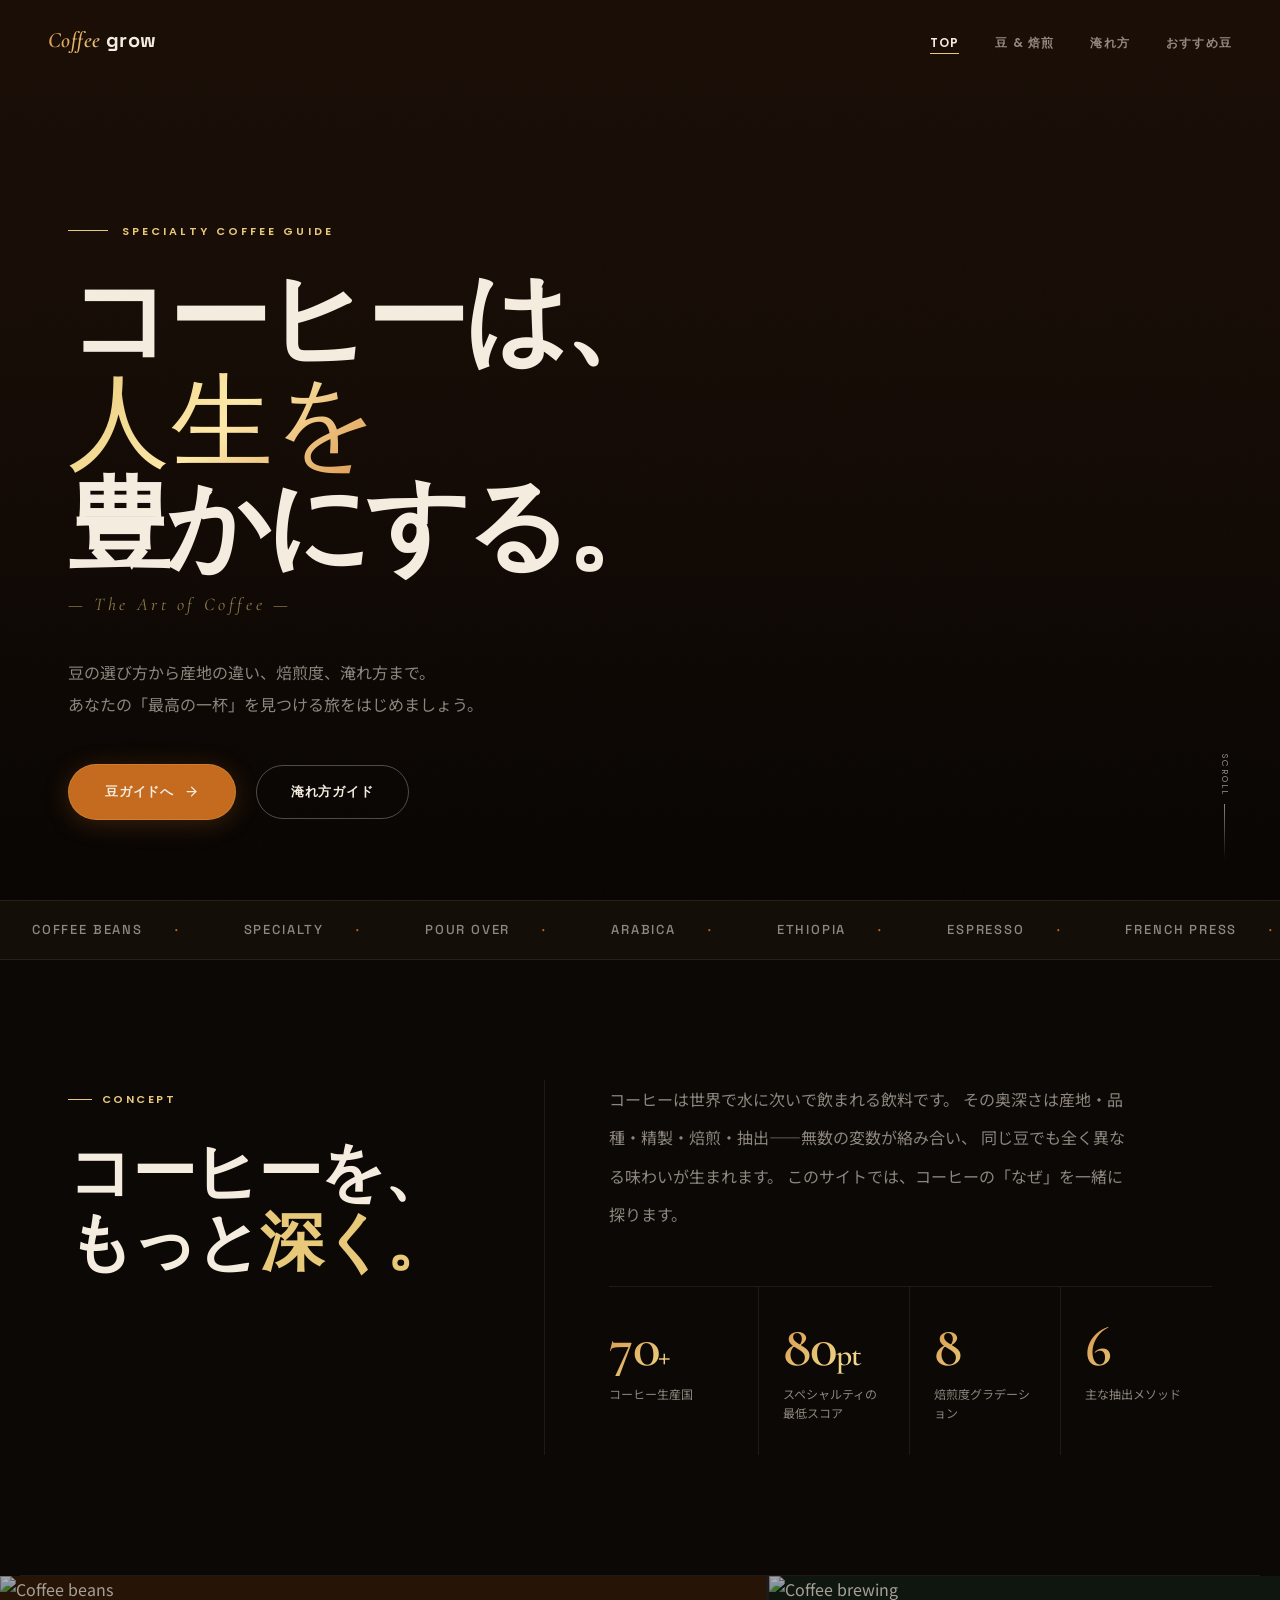
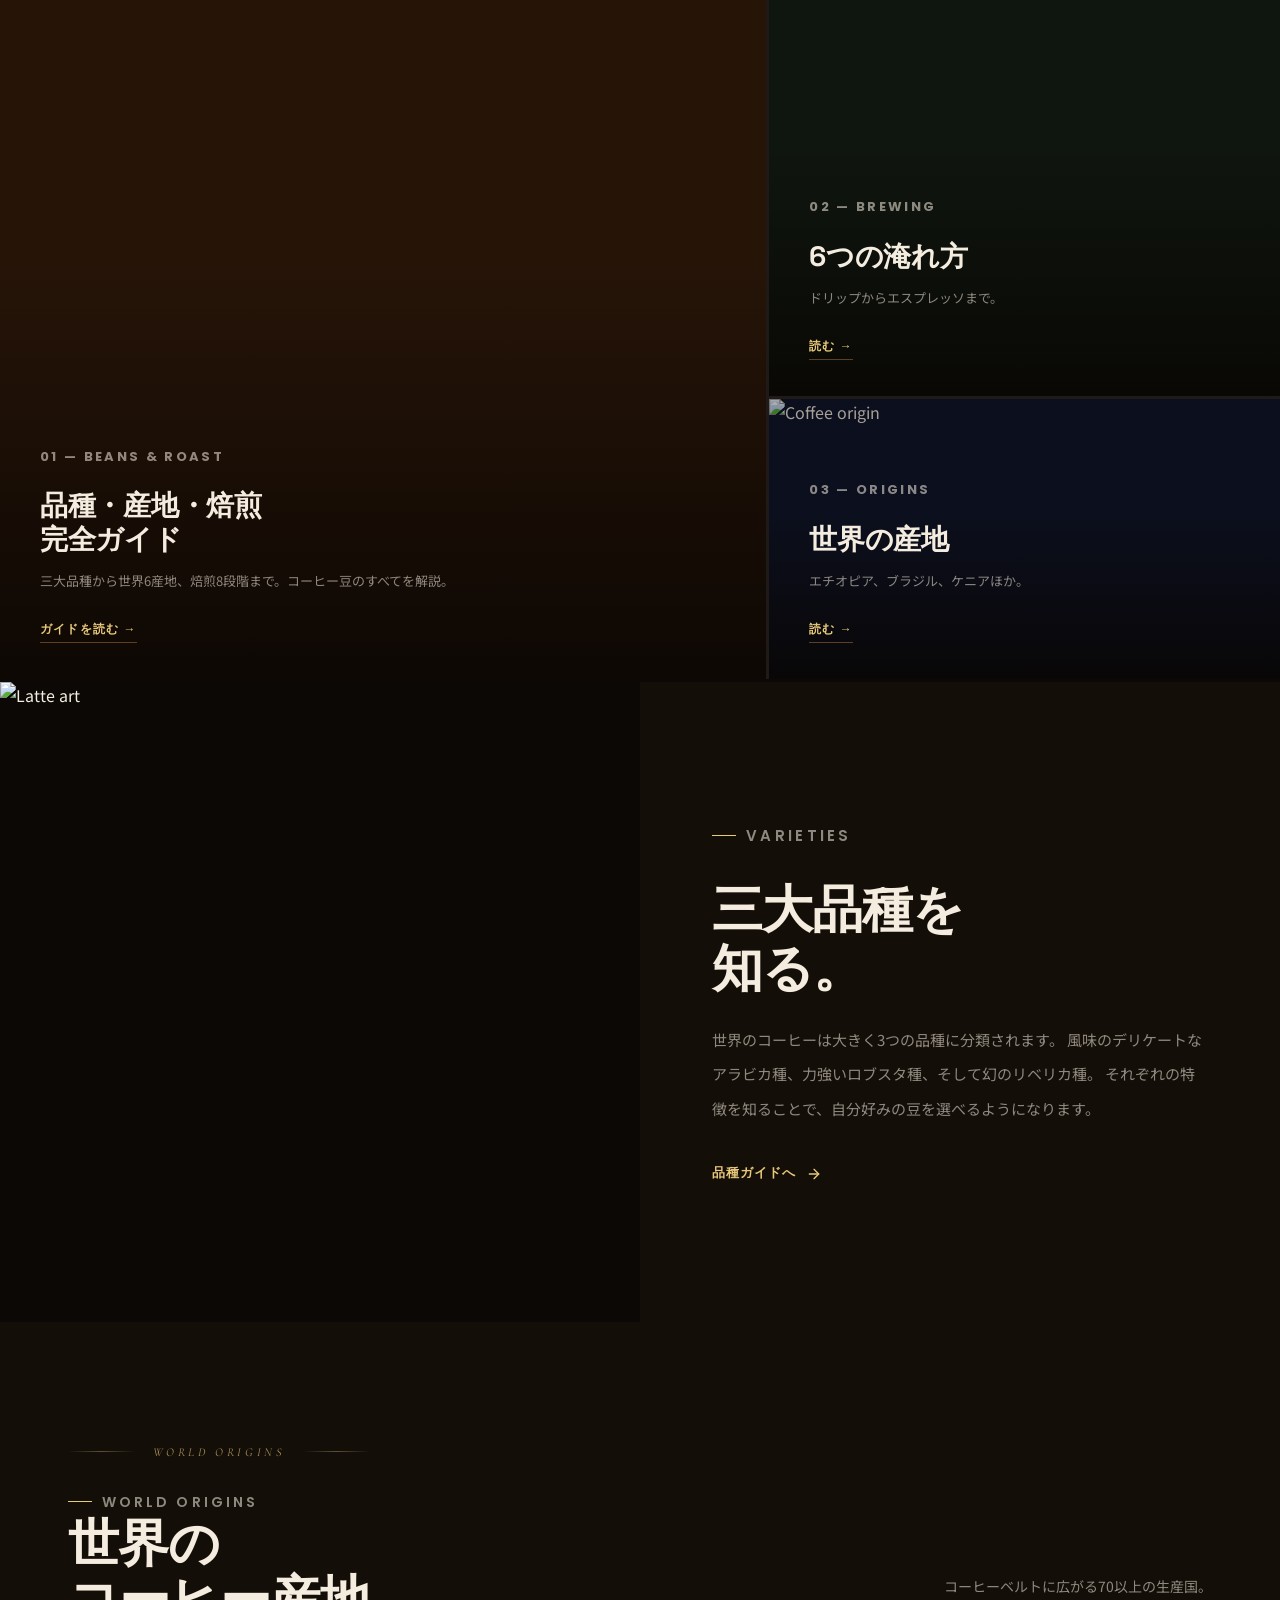
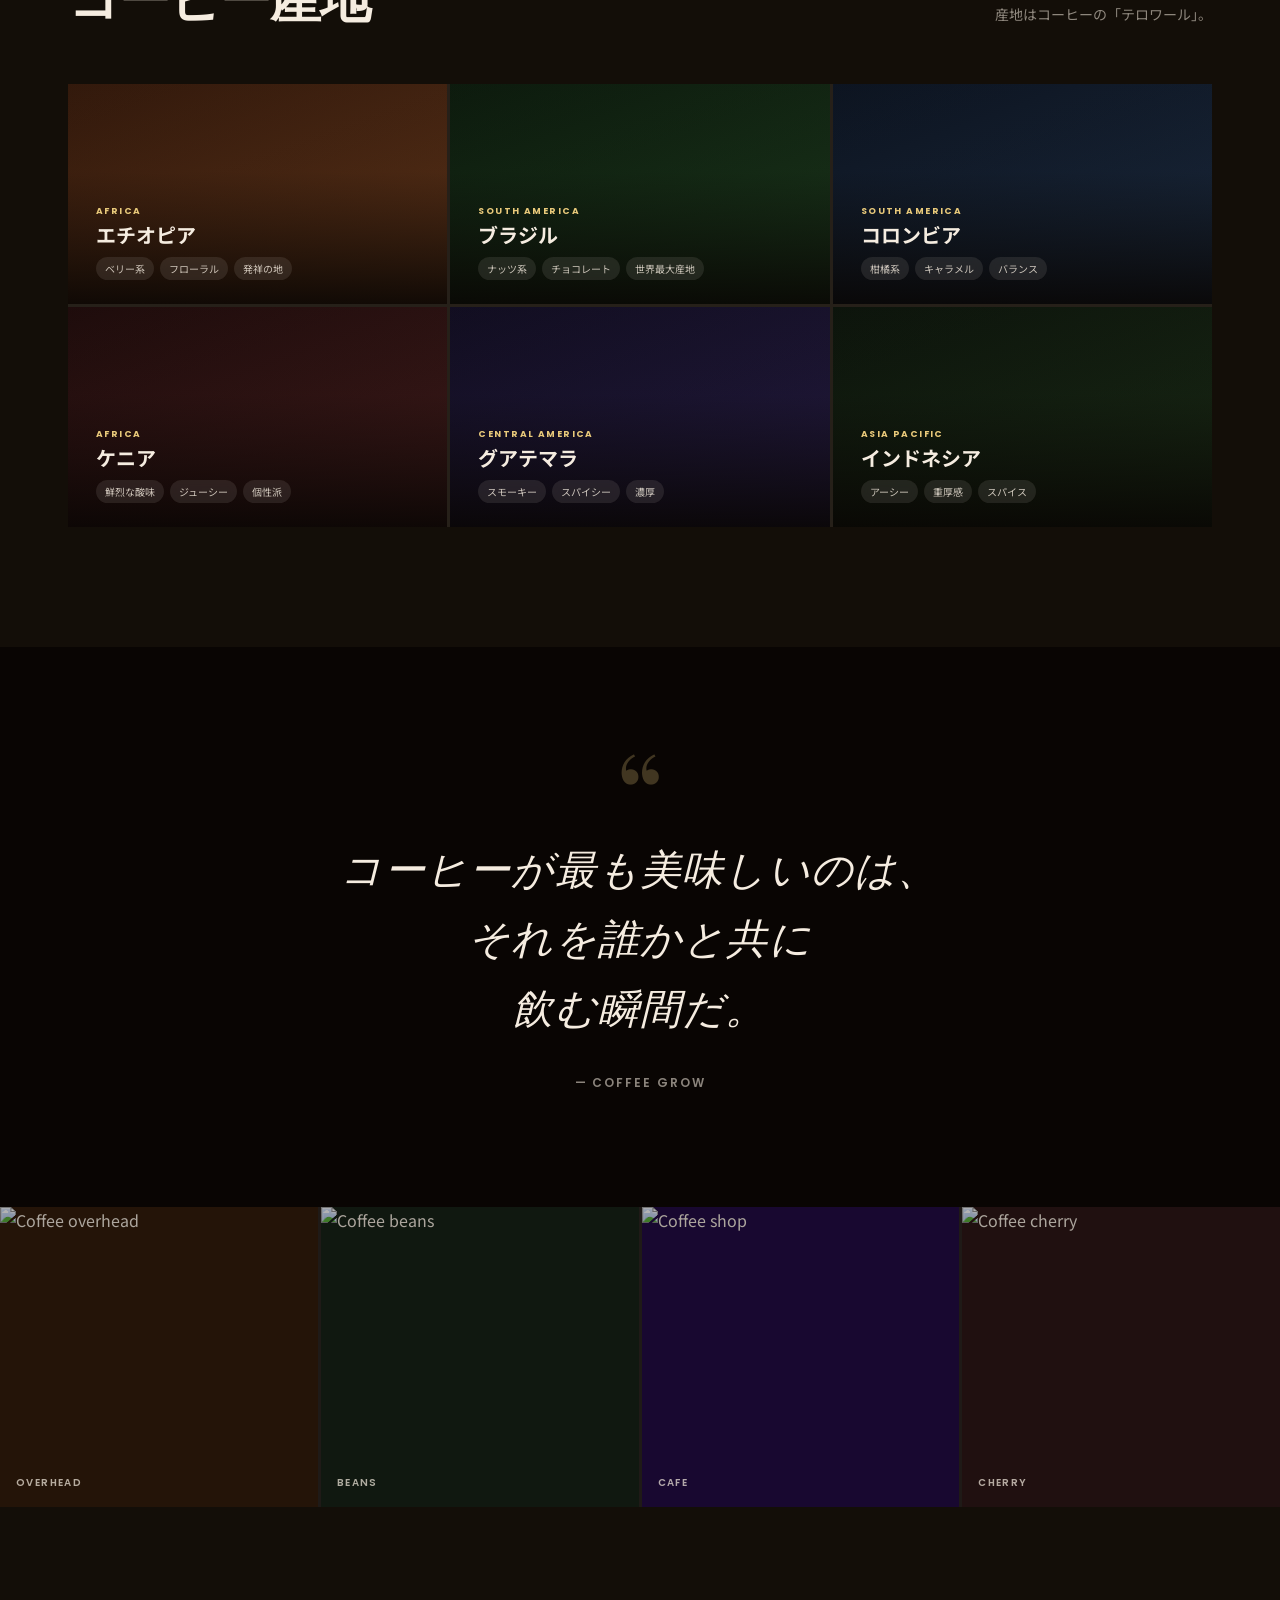
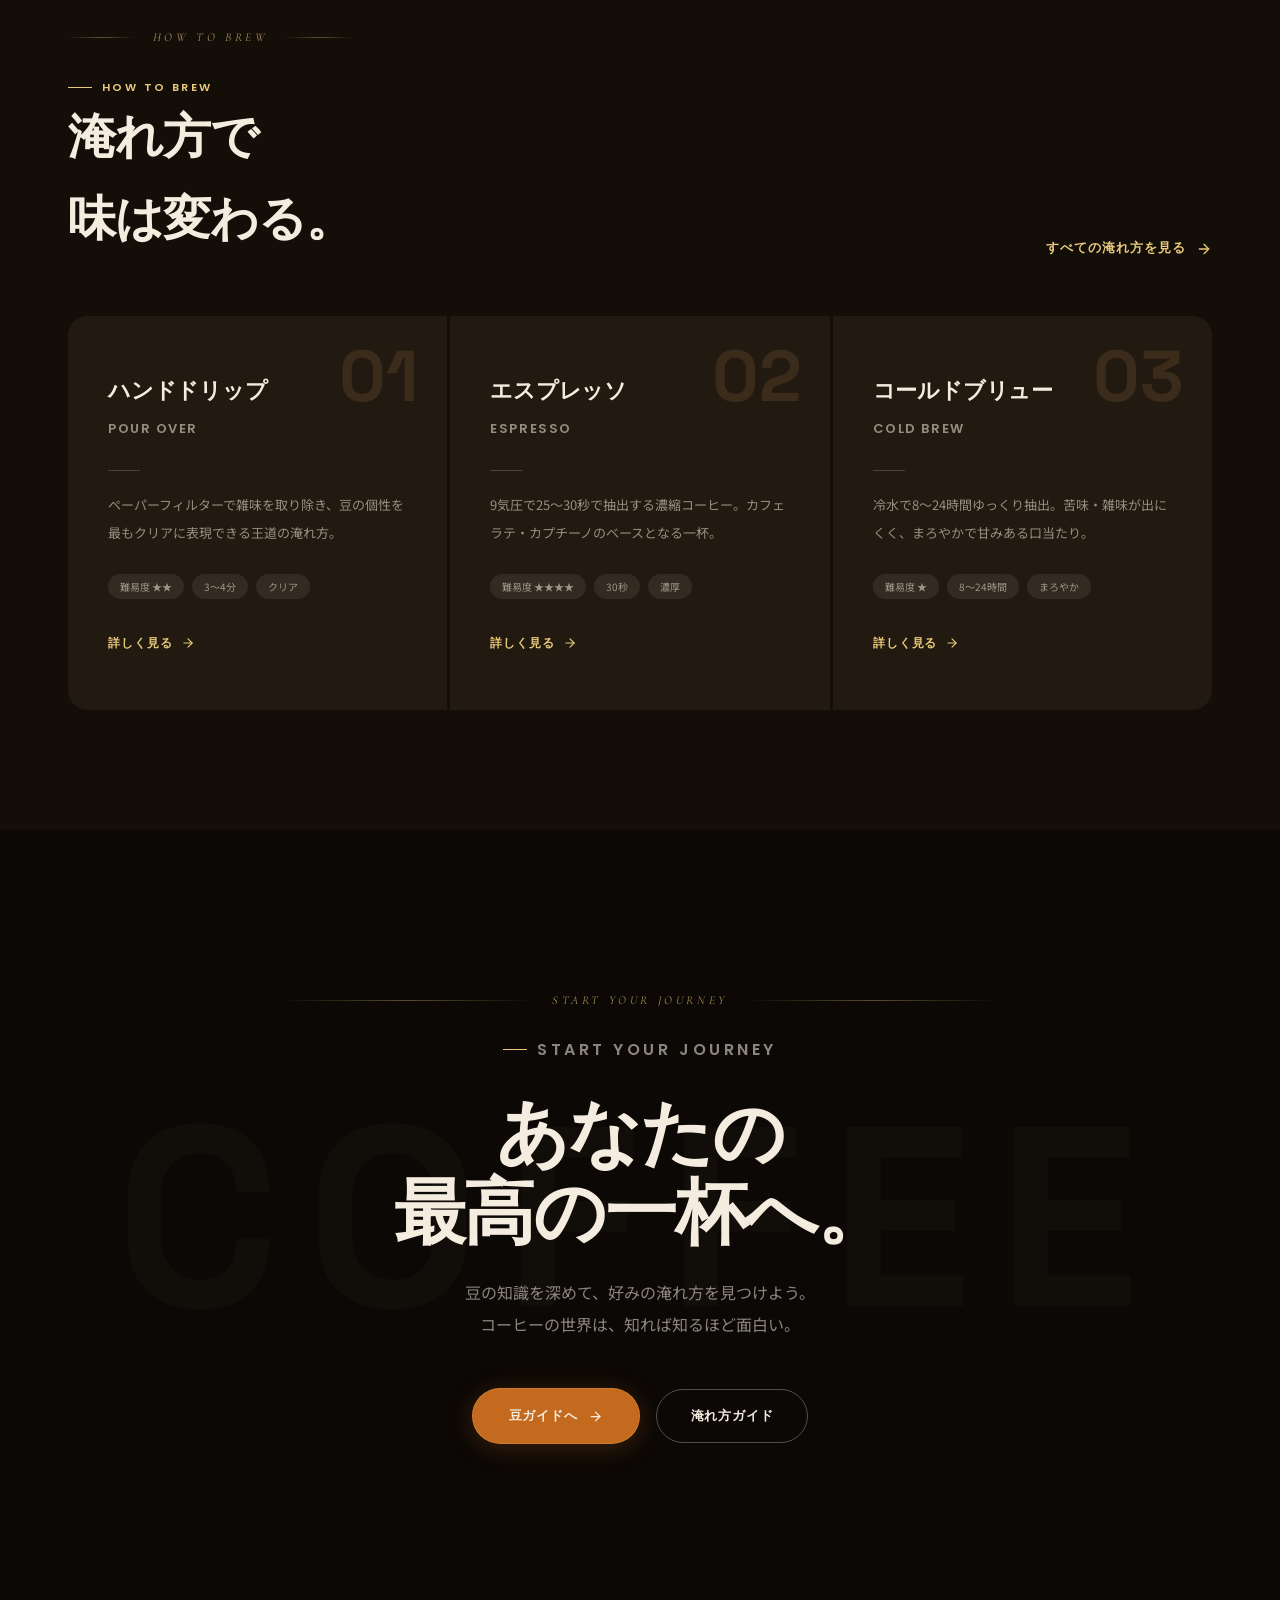
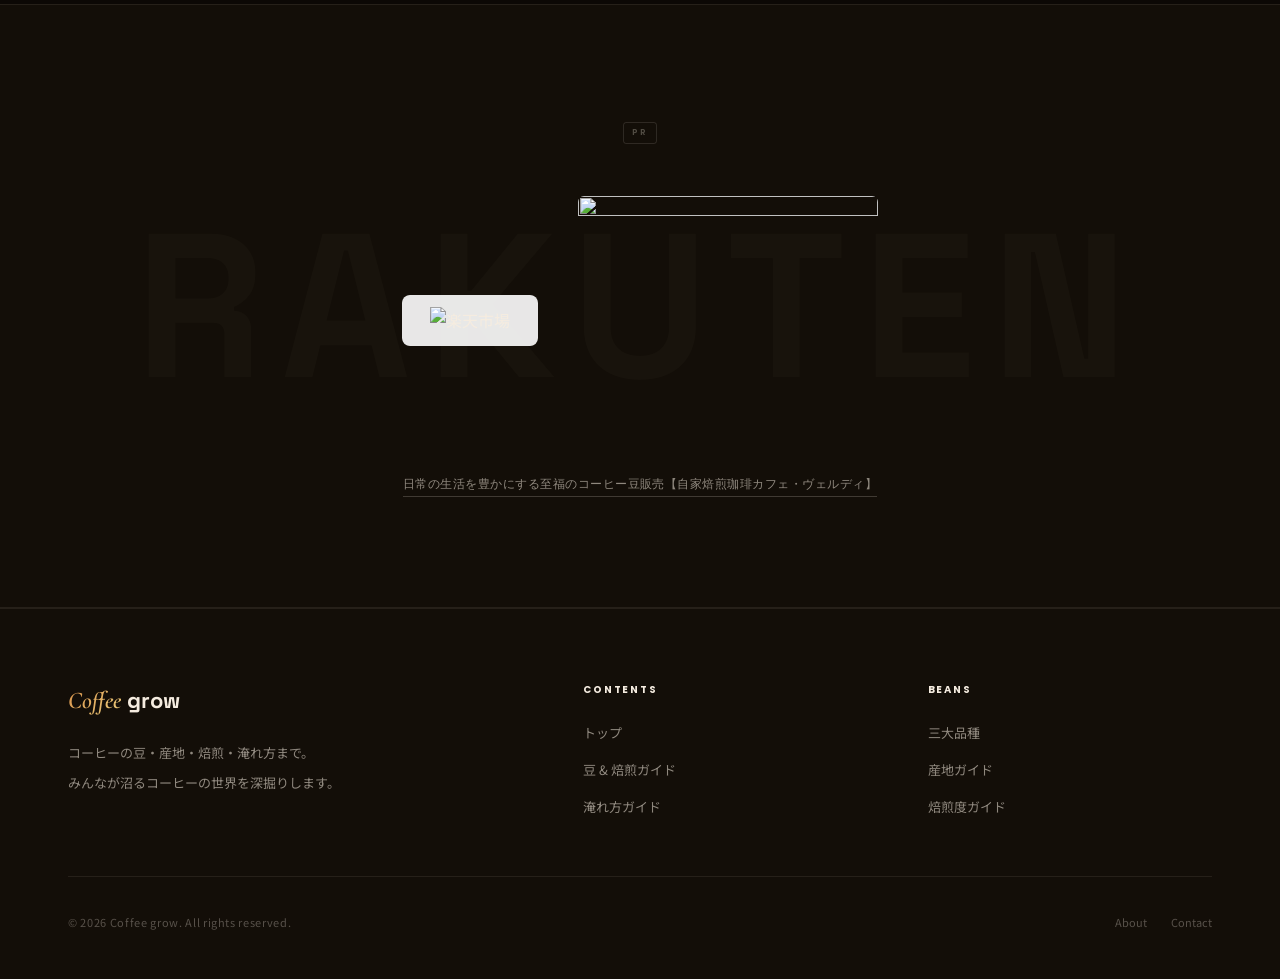
==== index.html @ 035276cd "feat: A8アフィリエイトリンクのデザイン刷新・ロゴ統一・レイアウト修正 - recommend-beans.html: カード01-05をA8商品ウィジェット(3カラムグリッド)に置き換え - " ====
﻿<!DOCTYPE html>
<html lang="ja">
<head>
    <meta charset="UTF-8">
    <meta name="viewport" content="width=device-width, initial-scale=1.0">
    <title>Coffee grow | コーヒー豆・産地・焙煎・淹れ方の完全ガイド</title>
    <meta name="description" content="アラビカ種など三大品種の特徴、エチオピア・ブラジルなど世界6産地、焙煎8段階、ハンドドリップからエスプレッソまで6種の淹れ方を徹底解説。スペシャルティコーヒーの世界へ。">
    <meta name="keywords" content="コーヒー,コーヒー豆,アラビカ,焙煎,ハンドドリップ,エスプレッソ,スペシャルティコーヒー,産地,淹れ方">
    <meta name="author" content="Coffee grow">
    <meta name="robots" content="index, follow">
    <meta name="theme-color" content="#0c0805">
    <link rel="canonical" href="https://happylife-prog.github.io/Coffeegrow/">
    <!-- Open Graph -->
    <meta property="og:type" content="website">
    <meta property="og:site_name" content="Coffee grow">
    <meta property="og:title" content="Coffee grow | コーヒー豆・産地・焙煎・淹れ方の完全ガイド">
    <meta property="og:description" content="アラビカ種など三大品種・世界6産地・焙煎8段階・6種の淹れ方を徹底解説。スペシャルティコーヒーの世界へ。">
    <meta property="og:url" content="https://happylife-prog.github.io/Coffeegrow/">
    <meta property="og:image" content="https://images.unsplash.com/photo-1501339847302-ac426a4a7cbb?auto=format&fit=crop&w=1200&q=80">
    <meta property="og:locale" content="ja_JP">
    <!-- Twitter Card -->
    <meta name="twitter:card" content="summary_large_image">
    <meta name="twitter:title" content="Coffee grow | コーヒー豆・産地・焙煎・淹れ方の完全ガイド">
    <meta name="twitter:description" content="アラビカ種など三大品種・世界6産地・焙煎8段階・6種の淹れ方を徹底解説。スペシャルティコーヒーの世界へ。">
    <meta name="twitter:image" content="https://images.unsplash.com/photo-1501339847302-ac426a4a7cbb?auto=format&fit=crop&w=1200&q=80">
    <!-- JSON-LD -->
    <script type="application/ld+json">
    {
      "@context": "https://schema.org",
      "@graph": [
        {
          "@type": "WebSite",
          "@id": "https://happylife-prog.github.io/Coffeegrow/#website",
          "name": "Coffee grow",
          "description": "コーヒー豆・産地・焙煎・淹れ方の完全ガイド。スペシャルティコーヒーの世界を深掘りするメディア。",
          "url": "https://happylife-prog.github.io/Coffeegrow",
          "inLanguage": "ja"
        },
        {
          "@type": "Organization",
          "@id": "https://happylife-prog.github.io/Coffeegrow/#organization",
          "name": "Coffee grow",
          "url": "https://happylife-prog.github.io/Coffeegrow",
          "logo": {
            "@type": "ImageObject",
            "url": "https://happylife-prog.github.io/Coffeegrow/img/logo.png"
          }
        },
        {
          "@type": "WebPage",
          "@id": "https://happylife-prog.github.io/Coffeegrow/#webpage",
          "url": "https://happylife-prog.github.io/Coffeegrow/",
          "name": "Coffee grow | コーヒー豆・産地・焙煎・淹れ方の完全ガイド",
          "isPartOf": { "@id": "https://happylife-prog.github.io/Coffeegrow/#website" },
          "about": { "@id": "https://happylife-prog.github.io/Coffeegrow/#organization" },
          "description": "アラビカ種など三大品種・世界6産地・焙煎8段階・6種の淹れ方を徹底解説。",
          "inLanguage": "ja"
        }
      ]
    }
    </script>
    <link rel="preconnect" href="https://fonts.googleapis.com">
    <link rel="preconnect" href="https://fonts.gstatic.com" crossorigin>
    <link href="https://fonts.googleapis.com/css2?family=Space+Grotesk:wght@300;400;500;700&family=Noto+Sans+JP:wght@300;400;700&family=Poppins:wght@300;400;600;700&family=Playfair+Display:ital,wght@0,400;0,700;1,400;1,700&family=Cormorant+Garamond:ital,wght@0,300;0,400;0,600;1,300;1,400;1,600&display=swap" rel="stylesheet">

    <style>
    /* ══ RESET & TOKENS ══════════════════════════════ */
    *,*::before,*::after{box-sizing:border-box;margin:0;padding:0;}
    :root{
        --bg:       #08050302;
        --bg1:      #0c0805;
        --bg2:      #130e08;
        --bg3:      #1c150c;
        --card:     #221910;
        --accent:   #c46a1e;
        --gold:     #d9924a;
        --gold2:    #f0b96a;
        --cream:    #f5ece0;
        --cream2:   #fdf6ee;
        --muted:    rgba(245,236,224,.55);
        --border:   rgba(245,236,224,.08);
        --shadow:   0 24px 80px rgba(0,0,0,.5);
        --ease:     cubic-bezier(.22,1,.36,1);
        --t:        .5s;
    }
    html{scroll-behavior:smooth;}
    body{
        font-family:'Noto Sans JP',sans-serif;
        background:var(--bg1); color:var(--cream);
        line-height:1.7; overflow-x:hidden;
    }
    a{text-decoration:none;color:inherit;}
    img{display:block;max-width:100%;}
    .img-cover{width:100%;height:100%;object-fit:cover;}

    /* ══ GRAIN TEXTURE OVERLAY ═══════════════════════════ */
    body::before{
        content:'';position:fixed;inset:0;z-index:1000;
        pointer-events:none;
        background-image:url("data:image/svg+xml,%3Csvg viewBox='0 0 200 200' xmlns='http://www.w3.org/2000/svg'%3E%3Cfilter id='n'%3E%3CfeTurbulence type='fractalNoise' baseFrequency='0.85' numOctaves='4' stitchTiles='stitch'/%3E%3C/filter%3E%3Crect width='100%25' height='100%25' filter='url(%23n)'/%3E%3C/svg%3E");
        background-size:180px;
        opacity:.028;
        mix-blend-mode:overlay;
    }

    /* ══ LUXURY ENHANCEMENTS ════════════════════════════ */
    :root{
        --gold2:    #e8c97a;
        --gold3:    #fde9a8;
        --glow:     0 0 40px rgba(232,201,122,.18), 0 0 80px rgba(232,201,122,.07);
    }
    /* セクション装飾ライン */
    .deco-line{
        display:flex;align-items:center;gap:18px;margin-bottom:20px;
    }
    .deco-line::before,.deco-line::after{
        content:'';flex:1;height:1px;
        background:linear-gradient(90deg,transparent,var(--gold2),transparent);
        opacity:.35;
    }
    .deco-line span{
        font-family:'Cormorant Garamond',serif;font-size:12px;font-style:italic;
        letter-spacing:.3em;text-transform:uppercase;color:var(--gold2);opacity:.7;
    }
    /* エレガント見出し装飾 */
    .display em,.hero h1 em{
        font-family:'Cormorant Garamond',serif;font-style:italic;font-weight:300;
        background:linear-gradient(135deg,var(--gold2),var(--gold3),var(--gold));
        -webkit-background-clip:text;-webkit-text-fill-color:transparent;background-clip:text;
        letter-spacing:.01em;
    }
    /* ゴールドグロー強化 */
    .btn-fill{
        box-shadow:0 4px 24px rgba(196,106,30,.25);
        border:1px solid rgba(232,201,122,.2);
    }
    .btn-fill:hover{
        box-shadow:0 12px 40px rgba(196,106,30,.5),var(--glow);
    }
    /* カード・セルのゴールドボーダーホバー */
    .bento-cell::after,.method-card::after{
        content:'';position:absolute;inset:0;
        border:1px solid transparent;
        transition:border-color .4s;
        pointer-events:none;z-index:3;
    }
    .bento-cell:hover::after{border-color:rgba(232,201,122,.2);}
    .method-card:hover::after{border-color:rgba(232,201,122,.15);}

    /* ══ SCROLL REVEAL ═══════════════════════════════ */
    .sr{opacity:0;transform:translateY(48px);transition:opacity .8s var(--ease),transform .8s var(--ease);}
    .sr.in{opacity:1;transform:none;}
    .sr-l{opacity:0;transform:translateX(-60px);transition:opacity .8s var(--ease),transform .8s var(--ease);}
    .sr-l.in{opacity:1;transform:none;}
    .sr-r{opacity:0;transform:translateX(60px);transition:opacity .8s var(--ease),transform .8s var(--ease);}
    .sr-r.in{opacity:1;transform:none;}
    .d1{transition-delay:.08s}.d2{transition-delay:.16s}.d3{transition-delay:.24s}
    .d4{transition-delay:.32s}.d5{transition-delay:.40s}.d6{transition-delay:.48s}

    /* ══ TYPOGRAPHY UTILITY ══════════════════════════ */
    .label-tag{
        font-family:'Poppins',sans-serif;font-size:11px;font-weight:600;
        letter-spacing:.22em;text-transform:uppercase;color:var(--gold2);
        display:inline-flex;align-items:center;gap:10px;
    }
    .label-tag::before{content:'';width:24px;height:1px;background:var(--gold2);}
    .display{
        font-family:'Space Grotesk',sans-serif;
        font-size:clamp(40px,7vw,96px);font-weight:700;
        line-height:1.05;letter-spacing:-.03em;
    }
    .display em{font-style:normal;color:var(--gold2);}
    .h2-style{
        font-size:clamp(28px,4vw,52px);font-weight:700;
        line-height:1.2;letter-spacing:-.01em;
    }

    /* ══ HEADER ══════════════════════════════════════ */
    .site-header{
        position:fixed;top:0;left:0;right:0;z-index:200;
        padding:22px 48px;
        display:flex;align-items:center;justify-content:space-between;
        transition:background .4s,box-shadow .4s,backdrop-filter .4s;
    }
    .site-header.scrolled{
        background:rgba(12,8,5,.88);
        backdrop-filter:blur(20px);
        box-shadow:0 1px 0 var(--border);
    }
    .logo{
        font-family:'Space Grotesk',sans-serif;font-size:20px;font-weight:700;
        letter-spacing:.02em;
    }
    .logo em{
        font-style:italic;font-family:'Cormorant Garamond',serif;font-weight:600;
        font-size:22px;
        background:linear-gradient(135deg,var(--gold),var(--gold2));
        -webkit-background-clip:text;-webkit-text-fill-color:transparent;background-clip:text;
    }
    .pc-nav{list-style:none;display:flex;gap:36px;align-items:center;}
    .pc-nav a{
        font-family:'Poppins',sans-serif;font-size:12px;font-weight:600;
        letter-spacing:.1em;text-transform:uppercase;color:var(--muted);
        transition:color .25s;position:relative;
    }
    .pc-nav a::after{
        content:'';position:absolute;bottom:-3px;left:0;
        width:0;height:1px;background:var(--gold2);transition:width .3s;
    }
    .pc-nav a:hover{color:var(--cream);}
    .pc-nav a:hover::after,.pc-nav a.active::after{width:100%;}
    .pc-nav a.active{color:var(--cream);}
    .header-cta{
        font-family:'Poppins',sans-serif;font-size:12px;font-weight:600;
        letter-spacing:.08em;padding:10px 24px;border-radius:50px;
        background:var(--accent);color:var(--cream);
        transition:background .25s,transform .25s;
    }
    .header-cta:hover{background:var(--gold);transform:translateY(-1px);}
    /* hamburger */
    .hamburger{display:none;flex-direction:column;gap:5px;width:36px;height:36px;
        align-items:center;justify-content:center;cursor:pointer;border:none;background:none;}
    .hamburger span{width:24px;height:1.5px;background:var(--cream);border-radius:2px;
        transition:var(--t) var(--ease);transform-origin:center;}
    .hamburger.open span:nth-child(1){transform:translateY(6.5px) rotate(45deg);}
    .hamburger.open span:nth-child(2){opacity:0;transform:scaleX(0);}
    .hamburger.open span:nth-child(3){transform:translateY(-6.5px) rotate(-45deg);}
    .sp-nav{
        display:none;flex-direction:column;gap:0;
        position:fixed;inset:0;z-index:190;
        background:rgba(8,5,3,.97);padding:100px 48px 48px;
    }
    .sp-nav.open{display:flex;}
    .sp-nav a{
        font-family:'Space Grotesk',sans-serif;font-size:clamp(28px,6vw,48px);
        font-weight:700;color:var(--cream);
        padding:16px 0;border-bottom:1px solid var(--border);
        transition:color .25s;letter-spacing:-.01em;
    }
    .sp-nav a:hover{color:var(--gold2);}

    /* ══ HERO ════════════════════════════════════════ */
    .hero{
        position:relative;height:100svh;min-height:640px;
        display:flex;align-items:flex-end;overflow:hidden;
    }
    .hero-bg{
        position:absolute;inset:0;
        background-image:url('https://images.unsplash.com/photo-1501339847302-ac426a4a7cbb?auto=format&fit=crop&w=1920&q=80'),url(img/coffee1.jpg);
        background-size:cover;background-position:center;
        background-color:#1c0f07;
        will-change:transform;
        transition:transform .1s linear;
    }
    .hero-bg::after{
        content:'';position:absolute;inset:0;
        background:linear-gradient(
            to bottom,
            rgba(8,5,3,.1) 0%,
            rgba(8,5,3,.3) 40%,
            rgba(8,5,3,.75) 75%,
            rgba(8,5,3,1) 100%
        );
    }
    .hero-content{
        position:relative;z-index:2;width:100%;
        max-width:1240px;margin:0 auto;padding:0 48px 80px;
    }
    .hero-kicker{
        font-family:'Poppins',sans-serif;font-size:11px;font-weight:600;
        letter-spacing:.28em;text-transform:uppercase;color:var(--gold2);
        margin-bottom:28px;display:flex;align-items:center;gap:14px;
    }
    .hero-kicker::before{content:'';width:40px;height:1px;background:var(--gold2);}
    .hero h1{
        font-family:'Space Grotesk',sans-serif;
        font-size:clamp(44px,8vw,112px);
        font-weight:700;line-height:1.0;letter-spacing:-.04em;
        margin-bottom:28px;
    }
    .hero h1 em{font-style:normal;color:var(--gold2);}
    .hero-sub{
        font-size:16px;color:var(--muted);line-height:2;
        max-width:480px;margin-bottom:44px;
    }
    .hero-btns{display:flex;align-items:center;gap:20px;flex-wrap:wrap;}
    .btn-fill{
        display:inline-flex;align-items:center;gap:10px;
        font-family:'Poppins',sans-serif;font-size:13px;font-weight:600;
        letter-spacing:.06em;padding:16px 36px;border-radius:50px;
        background:var(--accent);color:var(--cream);
        transition:background .3s var(--ease),transform .3s var(--ease),box-shadow .3s;
    }
    .btn-fill:hover{background:var(--gold);transform:translateY(-3px);box-shadow:0 12px 32px rgba(196,106,30,.4);}
    .btn-ghost{
        display:inline-flex;align-items:center;gap:10px;
        font-family:'Poppins',sans-serif;font-size:13px;font-weight:600;
        letter-spacing:.06em;padding:15px 34px;border-radius:50px;
        border:1px solid rgba(245,236,224,.3);color:var(--cream);
        transition:border-color .3s,background .3s,transform .3s;
    }
    .btn-ghost:hover{border-color:var(--cream);background:rgba(245,236,224,.06);transform:translateY(-2px);}
    .btn-fill svg,.btn-ghost svg{width:15px;height:15px;transition:transform .3s;}
    .btn-fill:hover svg,.btn-ghost:hover svg{transform:translateX(4px);}

    /* scroll indicator */
    .hero-scroll{
        position:absolute;bottom:40px;right:48px;z-index:2;
        display:flex;flex-direction:column;align-items:center;gap:8px;
        color:var(--muted);
    }
    .hero-scroll span{
        font-family:'Poppins',sans-serif;font-size:9px;letter-spacing:.2em;
        text-transform:uppercase;writing-mode:vertical-rl;
    }
    .hero-scroll-line{
        width:1px;height:56px;
        background:linear-gradient(to bottom,var(--muted),transparent);
        animation:scrollPulse 2s ease-in-out infinite;
    }
    @keyframes scrollPulse{
        0%,100%{transform:scaleY(1);transform-origin:top;opacity:1;}
        50%{transform:scaleY(.5);transform-origin:bottom;opacity:.4;}
    }

    /* ══ MARQUEE ═════════════════════════════════════ */
    .marquee-wrap{
        border-top:1px solid var(--border);border-bottom:1px solid var(--border);
        overflow:hidden;background:var(--bg2);padding:18px 0;
    }
    .marquee-track{
        display:flex;white-space:nowrap;width:max-content;
        animation:marquee 28s linear infinite;
    }
    .marquee-track:hover{animation-play-state:paused;}
    @keyframes marquee{from{transform:translateX(0);}to{transform:translateX(-50%);}}
    .marquee-item{
        font-family:'Space Grotesk',sans-serif;font-size:13px;font-weight:500;
        letter-spacing:.14em;text-transform:uppercase;color:var(--muted);
        padding:0 32px;display:inline-flex;align-items:center;gap:32px;
    }
    .marquee-item::after{content:'·';color:var(--accent);}

    /* ══ CONCEPT ═════════════════════════════════════ */
    .concept{
        display:grid;grid-template-columns:1fr 1.4fr;
        gap:0;padding:120px 0;border-bottom:1px solid var(--border);
        max-width:1240px;margin:0 auto;padding-left:48px;padding-right:48px;
    }
    .concept-left{padding-right:64px;border-right:1px solid var(--border);}
    .concept-left .label-tag{margin-bottom:28px;}
    .concept-left h2{
        font-family:'Space Grotesk',sans-serif;
        font-size:clamp(36px,5vw,68px);font-weight:700;
        line-height:1.1;letter-spacing:-.03em;
    }
    .concept-right{padding-left:64px;display:flex;flex-direction:column;justify-content:center;}
    .concept-desc{
        font-size:16px;line-height:2.4;color:var(--muted);
        margin-bottom:52px;max-width:520px;
    }
    .stats-row{
        display:grid;grid-template-columns:repeat(4,1fr);
        gap:0;border-top:1px solid var(--border);
    }
    .stat-box{
        padding:32px 24px 32px 0;border-right:1px solid var(--border);
    }
    .stat-box:last-child{border-right:none;padding-right:0;}
    .stat-box:not(:first-child){padding-left:24px;}
    .stat-num{
        font-family:'Cormorant Garamond',serif;
        font-size:clamp(36px,4.5vw,58px);font-weight:600;
        background:linear-gradient(135deg,var(--gold),var(--gold2),#fde9a8);
        -webkit-background-clip:text;-webkit-text-fill-color:transparent;background-clip:text;
        line-height:1;margin-bottom:8px;letter-spacing:-.02em;
    }
    .stat-label{font-size:12px;color:var(--muted);line-height:1.6;}

    /* ══ BENTO GRID ══════════════════════════════════ */
    .bento{
        display:grid;grid-template-columns:1.5fr 1fr;
        grid-template-rows:420px 280px;
        gap:3px;background:var(--border);
        margin-bottom:3px;
    }
    .bento-cell{
        position:relative;overflow:hidden;
        background:var(--bg2);
        transition:transform .6s var(--ease);
    }
    .bento-cell:hover{z-index:2;}
    .bento-cell img{
        position:absolute;inset:0;width:100%;height:100%;
        object-fit:cover;transition:transform .8s var(--ease);
        filter:brightness(.75);
    }
    .bento-cell:hover img{transform:scale(1.04);filter:brightness(.6);}
    .bento-cell-overlay{
        position:absolute;inset:0;
        background:linear-gradient(to top,rgba(8,5,3,.85) 0%,rgba(8,5,3,.1) 60%);
    }
    .bento-cell-content{
        position:absolute;bottom:0;left:0;right:0;
        padding:36px 40px;z-index:2;
    }
    .bento-tag{
        font-family:'Poppins',sans-serif;font-size:10px;font-weight:700;
        letter-spacing:.18em;text-transform:uppercase;color:var(--gold2);
        margin-bottom:10px;
    }
    .bento-cell h3{
        font-family:'Space Grotesk',sans-serif;
        font-size:clamp(18px,2.5vw,28px);font-weight:700;
        line-height:1.2;letter-spacing:-.01em;margin-bottom:12px;
    }
    .bento-cell p{font-size:13px;color:var(--muted);line-height:1.9;margin-bottom:20px;}
    .bento-link{
        font-family:'Poppins',sans-serif;font-size:12px;font-weight:600;
        letter-spacing:.1em;color:var(--gold2);
        display:inline-flex;align-items:center;gap:8px;
        border-bottom:1px solid rgba(217,146,74,.4);padding-bottom:2px;
        transition:gap .25s,border-color .25s;
    }
    .bento-cell:hover .bento-link{gap:14px;border-color:var(--gold2);}
    .bento-main{grid-row:1/3;}

    /* bento fallback colors */
    .bento-b1{background-color:#2a1608;}
    .bento-b2{background-color:#101810;}
    .bento-b3{background-color:#0c1020;}
    .bento-b4{background-color:#180c06;}

    /* ══ SPLIT ═══════════════════════════════════════ */
    .split{display:grid;grid-template-columns:1fr 1fr;min-height:640px;}
    .split-photo{
        position:relative;overflow:hidden;min-height:400px;
    }
    .split-photo img{
        position:absolute;inset:0;width:100%;height:100%;
        object-fit:cover;transition:transform .8s var(--ease);
    }
    .split:hover .split-photo img{transform:scale(1.03);}
    .split-text{
        background:var(--bg2);
        display:flex;flex-direction:column;justify-content:center;
        padding:80px 72px;
    }
    .split-text .label-tag{margin-bottom:28px;}
    .split-text h2{
        font-family:'Space Grotesk',sans-serif;
        font-size:clamp(30px,4vw,52px);font-weight:700;
        line-height:1.15;letter-spacing:-.02em;margin-bottom:24px;
    }
    .split-text p{font-size:15px;line-height:2.3;color:var(--muted);margin-bottom:36px;}
    .arrow-link{
        font-family:'Poppins',sans-serif;font-size:13px;font-weight:600;
        letter-spacing:.08em;color:var(--gold2);
        display:inline-flex;align-items:center;gap:10px;
        transition:gap .25s;
    }
    .arrow-link:hover{gap:16px;}
    .arrow-link svg{width:16px;height:16px;}

    /* ══ ORIGINS DARK ════════════════════════════════ */
    .origins-sec{background:var(--bg2);padding:120px 0;}
    .origins-wrap{max-width:1240px;margin:0 auto;padding:0 48px;}
    .origins-header{
        display:flex;align-items:flex-end;justify-content:space-between;
        margin-bottom:56px;gap:32px;
    }
    .origins-header h2{
        font-family:'Space Grotesk',sans-serif;
        font-size:clamp(30px,4vw,52px);font-weight:700;
        letter-spacing:-.02em;line-height:1.1;
    }
    .origins-header p{font-size:14px;color:var(--muted);max-width:320px;text-align:right;line-height:2;}
    .origins-grid{
        display:grid;
        grid-template-columns:repeat(3,1fr);
        grid-template-rows:repeat(2,220px);
        gap:3px;background:var(--border);
    }
    .origin-cell{
        position:relative;overflow:hidden;
        display:flex;align-items:flex-end;
        padding:24px 28px;
        transition:filter .4s;
    }
    .origin-cell::before{
        content:'';position:absolute;inset:0;
        background:linear-gradient(to top,rgba(8,5,3,.9) 0%,rgba(8,5,3,.2) 60%);
        z-index:1;
    }
    .origin-cell:hover::before{background:linear-gradient(to top,rgba(8,5,3,.95) 0%,rgba(8,5,3,.4) 60%);}
    .origin-bg-img{
        position:absolute;inset:0;background-size:cover;background-position:center;
        transition:transform .6s var(--ease);
    }
    .origin-cell:hover .origin-bg-img{transform:scale(1.06);}
    .origin-info{position:relative;z-index:2;width:100%;}
    .o-flag{font-size:22px;margin-bottom:6px;}
    .o-region{
        font-family:'Poppins',sans-serif;font-size:9px;font-weight:700;
        letter-spacing:.16em;text-transform:uppercase;color:var(--gold2);margin-bottom:4px;
    }
    .o-name{font-size:20px;font-weight:700;line-height:1.2;margin-bottom:10px;}
    .o-tags{display:flex;gap:6px;flex-wrap:wrap;}
    .o-tag{
        font-size:10px;padding:3px 9px;border-radius:50px;
        background:rgba(245,236,224,.1);color:rgba(245,236,224,.8);
        backdrop-filter:blur(4px);
    }
    /* origin gradient bg */
    .ob1{background:linear-gradient(160deg,#3d1e0e,#6b3b1c);}
    .ob2{background:linear-gradient(160deg,#0e2010,#1e4020);}
    .ob3{background:linear-gradient(160deg,#0e1828,#1e3048);}
    .ob4{background:linear-gradient(160deg,#240e0e,#481e1e);}
    .ob5{background:linear-gradient(160deg,#141028,#281e4a);}
    .ob6{background:linear-gradient(160deg,#0e180e,#1c3018);}

    /* ══ PULLQUOTE ═══════════════════════════════════ */
    .pullquote{
        position:relative;height:560px;
        display:flex;align-items:center;justify-content:center;
        overflow:hidden;
    }
    .pullquote-bg{
        position:absolute;inset:0;
        background-image:url('https://images.unsplash.com/photo-1514432324607-a09d9b4aefdd?auto=format&fit=crop&w=1600&q=80'),url(img/coffee2.jpg);
        background-size:cover;background-position:center;
        background-color:#1c1008;filter:brightness(.45) saturate(.8);
    }
    .pullquote::before{
        content:'';position:absolute;inset:0;z-index:1;
        background:rgba(8,5,3,.55);
    }
    .pullquote-content{
        position:relative;z-index:2;text-align:center;
        max-width:800px;padding:0 48px;
    }
    .pullquote-mark{
        font-family:'Playfair Display',serif;
        font-size:120px;line-height:.5;
        color:var(--gold2);opacity:.25;
        display:block;margin-bottom:16px;
    }
    blockquote{
        font-family:'Cormorant Garamond',serif;
        font-size:clamp(22px,3.2vw,42px);font-style:italic;font-weight:300;
        line-height:1.7;color:var(--cream);margin-bottom:28px;
        letter-spacing:.03em;
    }
    .quote-attr{
        font-family:'Poppins',sans-serif;font-size:12px;font-weight:600;
        letter-spacing:.16em;text-transform:uppercase;color:var(--muted);
    }

    /* ══ PHOTO GRID ══════════════════════════════════ */
    .photo-grid{
        display:grid;
        grid-template-columns:repeat(4,1fr);
        gap:3px;background:var(--border);
        height:300px;
    }
    .photo-cell{
        position:relative;overflow:hidden;
    }
    .photo-cell img{
        position:absolute;inset:0;width:100%;height:100%;
        object-fit:cover;filter:brightness(.7);
        transition:filter .5s,transform .6s var(--ease);
    }
    .photo-cell:hover img{filter:brightness(.5);transform:scale(1.06);}
    .photo-cell-label{
        position:absolute;bottom:16px;left:16px;z-index:2;
        font-family:'Poppins',sans-serif;font-size:10px;font-weight:600;
        letter-spacing:.14em;text-transform:uppercase;color:rgba(245,236,224,.7);
    }
    /* photo fallbacks */
    .pc1{background:#241408;}
    .pc2{background:#101810;}
    .pc3{background:#180830;}
    .pc4{background:#201010;}

    /* ══ METHODS PREVIEW ═════════════════════════════ */
    .methods-sec{
        background:var(--bg2);color:var(--cream);
        padding:120px 0;
    }
    .methods-wrap{max-width:1240px;margin:0 auto;padding:0 48px;}
    .methods-sec .label-tag{color:var(--gold2);}
    .methods-sec .label-tag::before{background:var(--gold2);}
    .methods-header{
        display:flex;align-items:flex-end;justify-content:space-between;
        margin-bottom:56px;gap:32px;
    }
    .methods-header h2{
        font-family:'Space Grotesk',sans-serif;
        font-size:clamp(28px,4vw,48px);font-weight:700;
        letter-spacing:-.02em;color:var(--cream);
    }
    .methods-grid{display:grid;grid-template-columns:repeat(3,1fr);gap:3px;border-radius:20px;overflow:hidden;}
    .method-card{
        position:relative;overflow:hidden;
        background:var(--card);color:var(--cream);
        padding:56px 40px;
        transition:transform var(--t) var(--ease),box-shadow var(--t);
    }
    .method-card:hover{transform:translateY(-6px);z-index:2;box-shadow:0 24px 60px rgba(0,0,0,.6);}
    .method-card-bg{
        position:absolute;inset:0;background-size:cover;background-position:center;
        opacity:.14;filter:saturate(.5);
        transition:opacity .6s var(--ease),transform .7s var(--ease);
    }
    .method-card:hover .method-card-bg{opacity:.22;transform:scale(1.06);}
    .method-num{
        font-family:'Space Grotesk',sans-serif;font-size:72px;font-weight:700;
        line-height:1;color:rgba(240,185,106,.12);
        margin-bottom:0;position:absolute;top:24px;right:28px;
        pointer-events:none;
    }
    .method-card h3{
        font-family:'Space Grotesk',sans-serif;font-size:22px;font-weight:700;
        letter-spacing:-.01em;margin-bottom:6px;
    }
    .method-en{
        font-family:'Poppins',sans-serif;font-size:11px;font-weight:600;
        letter-spacing:.12em;text-transform:uppercase;color:var(--gold2);
        margin-bottom:20px;
    }
    .method-divider{width:32px;height:1px;background:rgba(245,236,224,.2);margin-bottom:20px;}
    .method-card p{font-size:13px;line-height:2.1;color:var(--muted);margin-bottom:28px;}
    .method-tag-row{display:flex;gap:8px;flex-wrap:wrap;margin-bottom:28px;}
    .m-tag{
        font-size:10px;padding:4px 12px;border-radius:50px;
        background:rgba(245,236,224,.08);color:var(--muted);
    }
    .method-arrow{
        font-family:'Poppins',sans-serif;font-size:12px;font-weight:600;
        letter-spacing:.08em;color:var(--gold2);
        display:inline-flex;align-items:center;gap:8px;transition:gap .25s;
    }
    .method-card:hover .method-arrow{gap:14px;}
    .method-arrow svg{width:14px;height:14px;}

    /* ══ CTA ══════════════════════════════════════════ */
    .cta-sec{
        position:relative;padding:160px 48px;text-align:center;
        background:var(--bg1);overflow:hidden;
    }
    .cta-sec::before{
        content:'COFFEE';font-family:'Space Grotesk',sans-serif;
        font-size:clamp(100px,20vw,280px);font-weight:700;
        position:absolute;inset:0;display:flex;align-items:center;justify-content:center;
        color:rgba(245,236,224,.025);letter-spacing:.1em;pointer-events:none;
        white-space:nowrap;
    }
    .cta-inner{position:relative;z-index:2;max-width:720px;margin:0 auto;}
    .cta-inner .label-tag{justify-content:center;margin-bottom:28px;}
    .cta-inner h2{
        font-family:'Space Grotesk',sans-serif;
        font-size:clamp(32px,6vw,72px);font-weight:700;
        line-height:1.1;letter-spacing:-.03em;margin-bottom:24px;
    }
    .cta-inner p{font-size:16px;color:var(--muted);line-height:2;margin-bottom:48px;}
    .cta-btns{display:flex;align-items:center;justify-content:center;gap:16px;flex-wrap:wrap;}

    /* ══ AFFILIATE ══ */
    .affiliate-sec{position:relative;padding:110px 0;background:var(--bg2);border-top:1px solid var(--border);border-bottom:1px solid var(--border);overflow:hidden;text-align:center;}
    .affiliate-sec::before{content:'RAKUTEN';font-family:'Space Grotesk',sans-serif;font-size:clamp(80px,16vw,220px);font-weight:700;color:rgba(245,236,224,.022);letter-spacing:.08em;white-space:nowrap;position:absolute;inset:0;display:flex;align-items:center;justify-content:center;pointer-events:none;}
    .affiliate-inner{position:relative;z-index:2;max-width:680px;margin:0 auto;padding:0 48px;}
    .affiliate-link{display:block;color:inherit;}
    .affiliate-pr{display:inline-block;font-family:'Poppins',sans-serif;font-size:9px;font-weight:600;letter-spacing:.2em;text-transform:uppercase;color:rgba(245,236,224,.28);border:1px solid rgba(245,236,224,.12);border-radius:3px;padding:2px 8px;margin-bottom:24px;}
    .affiliate-eyebrow{font-family:'Poppins',sans-serif;font-size:11px;font-weight:600;letter-spacing:.22em;text-transform:uppercase;color:var(--gold2);margin-bottom:16px;}
    .affiliate-headline{font-family:'Space Grotesk',sans-serif;font-size:clamp(28px,5vw,56px);font-weight:700;letter-spacing:-.03em;line-height:1.1;color:var(--cream);margin-bottom:20px;}
    .affiliate-sub{font-size:15px;color:var(--muted);line-height:2;max-width:480px;margin:0 auto 44px;}
    .affiliate-logo-row{display:flex;align-items:center;justify-content:center;gap:24px;flex-wrap:wrap;}
    .affiliate-img-wrap{background:rgba(255,255,255,.9);border-radius:8px;padding:12px 28px;display:inline-flex;align-items:center;}
    .affiliate-img-wrap img{max-width:160px;height:auto;display:block;}
    .affiliate-cta-btn{display:inline-flex;align-items:center;gap:10px;font-family:'Poppins',sans-serif;font-size:13px;font-weight:700;letter-spacing:.06em;background:var(--gold2);color:var(--bg1);padding:16px 44px;border-radius:50px;transition:opacity .25s,transform .3s var(--ease);}
    .affiliate-link:hover .affiliate-cta-btn{opacity:.85;transform:translateY(-3px);}
    .affiliate-cta-btn::after{content:'→';font-size:15px;}
    .affiliate-ads-row{display:flex;align-items:center;justify-content:center;gap:40px;flex-wrap:wrap;margin-top:28px;}
    .affiliate-banner-wrap{display:inline-block;border-radius:6px;overflow:hidden;transition:opacity .25s,transform .3s var(--ease);}
    .affiliate-banner-wrap:hover{opacity:.88;transform:translateY(-4px);}
    .affiliate-banner-wrap img{display:block;max-width:100%;height:auto;}
    .affiliate-text-link{display:inline-block;margin-top:28px;font-family:'Poppins',sans-serif;font-size:12px;letter-spacing:.04em;color:var(--muted);border-bottom:1px solid rgba(245,236,224,.2);padding-bottom:2px;transition:color .2s,border-color .2s;}
    .affiliate-text-link:hover{color:var(--gold2);border-color:var(--gold2);}

    /* ══ FOOTER ══════════════════════════════════════ */
    .site-footer{
        background:var(--bg2);border-top:1px solid var(--border);
    }
    .footer-inner{
        max-width:1240px;margin:0 auto;padding:72px 48px 48px;
    }
    .footer-top{
        display:grid;grid-template-columns:1.6fr 1fr 1fr;
        gap:60px;padding-bottom:56px;
        border-bottom:1px solid var(--border);margin-bottom:36px;
    }
    .footer-logo{
        font-family:'Space Grotesk',sans-serif;font-size:22px;font-weight:700;
        margin-bottom:16px;
    }
    .footer-logo em{
        font-style:italic;font-family:'Cormorant Garamond',serif;font-weight:600;
        font-size:24px;
        background:linear-gradient(135deg,var(--gold),var(--gold2));
        -webkit-background-clip:text;-webkit-text-fill-color:transparent;background-clip:text;
    }
    .footer-desc{font-size:13px;line-height:2.3;color:var(--muted);}
    .footer-col h4{
        font-family:'Poppins',sans-serif;font-size:10px;font-weight:700;
        letter-spacing:.18em;text-transform:uppercase;
        color:var(--cream);margin-bottom:20px;
    }
    .footer-col ul{list-style:none;display:flex;flex-direction:column;gap:10px;}
    .footer-col ul li a{font-size:13px;color:var(--muted);transition:color .25s;}
    .footer-col ul li a:hover{color:var(--gold2);}
    .footer-bottom{
        display:flex;align-items:center;justify-content:space-between;
        gap:20px;flex-wrap:wrap;
    }
    .footer-copy{font-size:11px;color:rgba(245,236,224,.3);letter-spacing:.06em;}
    .footer-links-row{display:flex;gap:24px;}
    .footer-links-row a{font-size:11px;color:rgba(245,236,224,.3);transition:color .25s;}
    .footer-links-row a:hover{color:var(--gold2);}

    /* ══ BACK TOP ════════════════════════════════════ */
    .back-top{
        position:fixed;bottom:36px;right:36px;width:48px;height:48px;
        background:var(--accent);color:var(--cream);border:none;border-radius:50%;
        display:flex;align-items:center;justify-content:center;
        cursor:pointer;z-index:99;
        opacity:0;transform:translateY(20px);
        transition:opacity .4s,transform .4s,background .25s;
        box-shadow:0 8px 24px rgba(196,106,30,.35);
    }
    .back-top.in{opacity:1;transform:translateY(0);}
    .back-top:hover{background:var(--gold);}
    .back-top svg{width:18px;height:18px;}

    /* ══ RESPONSIVE ══════════════════════════════════ */
    @media(max-width:1024px){
        .site-header{padding:20px 32px;}
        .pc-nav{display:none;}
        .hamburger{display:flex;}
        .concept{grid-template-columns:1fr;gap:0;padding:80px 32px;}
        .concept-left{border-right:none;border-bottom:1px solid var(--border);padding-right:0;padding-bottom:48px;margin-bottom:48px;}
        .concept-right{padding-left:0;}
        .stats-row{grid-template-columns:1fr 1fr;}
        .stat-box:nth-child(2){border-right:none;}
        .stat-box:nth-child(3){border-top:1px solid var(--border);}
        .stat-box:nth-child(4){border-top:1px solid var(--border);}
        .bento{grid-template-columns:1fr;grid-template-rows:auto;}
        .bento-main{grid-row:auto;height:400px;}
        .bento-cell{height:280px;}
        .split{grid-template-columns:1fr;}
        .split-photo{height:380px;}
        .split-text{padding:56px 40px;}
        .origins-grid{grid-template-columns:1fr 1fr;grid-template-rows:repeat(3,220px);}
        .photo-grid{grid-template-columns:1fr 1fr;height:auto;}
        .photo-cell{height:200px;}
        .methods-grid{grid-template-columns:1fr;}
        .footer-top{grid-template-columns:1fr;gap:36px;}
        .hero-content,.hero-scroll{padding-left:32px;padding-right:32px;}
        .origins-wrap,.methods-wrap{padding:0 32px;}
        .cta-sec{padding:120px 32px;}
        .footer-inner{padding:56px 32px 36px;}
        .origins-header{flex-direction:column;align-items:flex-start;}
        .origins-header p{text-align:left;}
    }
    @media(max-width:640px){
        .hero-content{padding-left:24px;padding-right:24px;padding-bottom:64px;}
        .stats-row{grid-template-columns:1fr 1fr;}
        .origins-grid{grid-template-columns:1fr;grid-template-rows:repeat(6,180px);}
        .photo-grid{grid-template-columns:1fr 1fr;}
        .photo-cell{height:180px;}
        .pullquote{height:auto;min-height:360px;padding:80px 0;}
        blockquote{font-size:clamp(18px,4vw,24px);}
        .pullquote-content{padding:0 24px;}
        .methods-header{flex-direction:column;align-items:flex-start;}
        .cta-sec{padding:100px 24px;}
        .sp-nav{padding:80px 24px 32px;}
        .site-header{padding:18px 24px;}
        .origins-wrap,.methods-wrap{padding:0 24px;}
        .footer-inner{padding:48px 24px 32px;}
        .hero-scroll{display:none;}
        .concept{padding:64px 24px;}
        .split-text{padding:40px 24px;}
        .bento-cell-content{padding:24px;}
        .bento-main{height:340px;}
        .bento-cell{height:240px;}
        .method-card{padding:40px 28px;}
        .hero h1{letter-spacing:-.02em;}
        .hero-btns{flex-direction:column;align-items:flex-start;gap:12px;}
        .btn-fill,.btn-ghost{width:100%;justify-content:center;}
        .footer-bottom{flex-direction:column;align-items:center;text-align:center;gap:12px;}
    }
    @media(max-width:400px){
        .stat-num{font-size:28px;}
        .stat-label{font-size:11px;}
        .o-name{font-size:18px;}
        .hero h1{font-size:40px;}
    }
    </style>
</head>
<body>

<!-- ══ HEADER ══════════════════════════════════════ -->
<header class="site-header" id="siteHeader">
    <a href="index.html" class="logo"><em>Coffee</em> grow</a>
    <ul class="pc-nav">
        <li><a href="index.html" class="active">Top</a></li>
        <li><a href="beans.html">豆 &amp; 焙煎</a></li>
        <li><a href="brew.html">淹れ方</a></li>
        <li><a href="recommend-beans.html">おすすめ豆</a></li>
    </ul>
    <button class="hamburger" id="hamburger" aria-label="メニュー">
        <span></span><span></span><span></span>
    </button>
</header>
<nav class="sp-nav" id="spNav">
    <a href="index.html" onclick="closeNav()">Top</a>
    <a href="beans.html" onclick="closeNav()">豆 &amp; 焙煎</a>
    <a href="brew.html" onclick="closeNav()">淹れ方</a>
    <a href="recommend-beans.html" onclick="closeNav()">おすすめ豆</a>
</nav>

<!-- ══ HERO ════════════════════════════════════════ -->
<section class="hero">
    <div class="hero-bg" id="heroBg"></div>
    <div class="hero-content">
        <p class="hero-kicker">Specialty Coffee Guide</p>
        <h1>コーヒーは、<br><em>人生を</em><br>豊かにする。</h1>
        <p style="font-family:'Cormorant Garamond',serif;font-style:italic;font-size:clamp(14px,1.4vw,18px);color:rgba(232,201,122,.6);letter-spacing:.2em;margin-bottom:36px;margin-top:-16px;">— The Art of Coffee —</p>
        <p class="hero-sub">
            豆の選び方から産地の違い、焙煎度、淹れ方まで。<br>
            あなたの「最高の一杯」を見つける旅をはじめましょう。
        </p>
        <div class="hero-btns">
            <a href="beans.html" class="btn-fill">
                豆ガイドへ
                <svg viewBox="0 0 24 24" fill="none" stroke="currentColor" stroke-width="2" stroke-linecap="round" stroke-linejoin="round"><line x1="5" y1="12" x2="19" y2="12"/><polyline points="12 5 19 12 12 19"/></svg>
            </a>
            <a href="brew.html" class="btn-ghost">淹れ方ガイド</a>
        </div>
    </div>
    <div class="hero-scroll">
        <span>scroll</span>
        <div class="hero-scroll-line"></div>
    </div>
</section>

<!-- ══ MARQUEE ══════════════════════════════════════ -->
<div class="marquee-wrap">
    <div class="marquee-track">
        <span class="marquee-item">Coffee Beans</span>
        <span class="marquee-item">Specialty</span>
        <span class="marquee-item">Pour Over</span>
        <span class="marquee-item">Arabica</span>
        <span class="marquee-item">Ethiopia</span>
        <span class="marquee-item">Espresso</span>
        <span class="marquee-item">French Press</span>
        <span class="marquee-item">Colombia</span>
        <span class="marquee-item">Roasting</span>
        <span class="marquee-item">Cold Brew</span>
        <!-- duplicate for seamless loop -->
        <span class="marquee-item">Coffee Beans</span>
        <span class="marquee-item">Specialty</span>
        <span class="marquee-item">Pour Over</span>
        <span class="marquee-item">Arabica</span>
        <span class="marquee-item">Ethiopia</span>
        <span class="marquee-item">Espresso</span>
        <span class="marquee-item">French Press</span>
        <span class="marquee-item">Colombia</span>
        <span class="marquee-item">Roasting</span>
        <span class="marquee-item">Cold Brew</span>
    </div>
</div>

<!-- ══ CONCEPT ══════════════════════════════════════ -->
<div class="concept">
    <div class="concept-left">
        <p class="label-tag sr">Concept</p>
        <h2 class="sr d1">コーヒーを、<br>もっと<em style="font-style:normal;color:var(--gold2);">深く。</em></h2>
    </div>
    <div class="concept-right">
        <p class="concept-desc sr">
            コーヒーは世界で水に次いで飲まれる飲料です。
            その奥深さは産地・品種・精製・焙煎・抽出——無数の変数が絡み合い、
            同じ豆でも全く異なる味わいが生まれます。
            このサイトでは、コーヒーの「なぜ」を一緒に探ります。
        </p>
        <div class="stats-row sr d1">
            <div class="stat-box">
                <div class="stat-num">70<span style="font-size:.55em">+</span></div>
                <div class="stat-label">コーヒー生産国</div>
            </div>
            <div class="stat-box">
                <div class="stat-num">80<span style="font-size:.55em">pt</span></div>
                <div class="stat-label">スペシャルティの最低スコア</div>
            </div>
            <div class="stat-box">
                <div class="stat-num">8</div>
                <div class="stat-label">焙煎度グラデーション</div>
            </div>
            <div class="stat-box">
                <div class="stat-num">6</div>
                <div class="stat-label">主な抽出メソッド</div>
            </div>
        </div>
    </div>
</div>

<!-- ══ BENTO GRID ════════════════════════════════════ -->
<div class="bento">
    <!-- Main: Beans -->
    <a href="beans.html" class="bento-cell bento-main bento-b1">
        <img src="https://images.unsplash.com/photo-1447933601403-0c6688de566e?auto=format&fit=crop&w=1200&q=80" alt="Coffee beans" loading="lazy" class="img-cover">
        <div class="bento-cell-overlay"></div>
        <div class="bento-cell-content">
            <p class="bento-tag">01 — Beans &amp; Roast</p>
            <h3>品種・産地・焙煎<br>完全ガイド</h3>
            <p>三大品種から世界6産地、焙煎8段階まで。コーヒー豆のすべてを解説。</p>
            <span class="bento-link">ガイドを読む →</span>
        </div>
    </a>
    <!-- Sub: Brew -->
    <a href="brew.html" class="bento-cell bento-b2">
        <img src="https://images.unsplash.com/photo-1461023058943-07fcbe16d735?auto=format&fit=crop&w=800&q=80" alt="Coffee brewing" loading="lazy" class="img-cover">
        <div class="bento-cell-overlay"></div>
        <div class="bento-cell-content">
            <p class="bento-tag">02 — Brewing</p>
            <h3>6つの淹れ方</h3>
            <p>ドリップからエスプレッソまで。</p>
            <span class="bento-link">読む →</span>
        </div>
    </a>
    <!-- Sub: Origins -->
    <a href="beans.html#origins" class="bento-cell bento-b3">
        <img src="https://images.unsplash.com/photo-1516026672322-bc52d61a55d5?auto=format&fit=crop&w=800&q=80" alt="Coffee origin" loading="lazy" class="img-cover">
        <div class="bento-cell-overlay"></div>
        <div class="bento-cell-content">
            <p class="bento-tag">03 — Origins</p>
            <h3>世界の産地</h3>
            <p>エチオピア、ブラジル、ケニアほか。</p>
            <span class="bento-link">読む →</span>
        </div>
    </a>
</div>

<!-- ══ SPLIT ══════════════════════════════════════════ -->
<div class="split">
    <div class="split-photo">
        <img src="https://images.unsplash.com/photo-1509042239860-f550ce710b93?auto=format&fit=crop&w=1000&q=80" alt="Latte art" class="img-cover">
    </div>
    <div class="split-text">
        <p class="label-tag sr">Varieties</p>
        <h2 class="sr d1">三大品種を<br>知る。</h2>
        <p class="sr d2">
            世界のコーヒーは大きく3つの品種に分類されます。
            風味のデリケートなアラビカ種、力強いロブスタ種、そして幻のリベリカ種。
            それぞれの特徴を知ることで、自分好みの豆を選べるようになります。
        </p>
        <a href="beans.html#varieties" class="arrow-link sr d3">
            品種ガイドへ
            <svg viewBox="0 0 24 24" fill="none" stroke="currentColor" stroke-width="2" stroke-linecap="round" stroke-linejoin="round"><line x1="5" y1="12" x2="19" y2="12"/><polyline points="12 5 19 12 12 19"/></svg>
        </a>
    </div>
</div>

<!-- ══ ORIGINS ═══════════════════════════════════════ -->
<section class="origins-sec">
    <div class="origins-wrap">
        <div class="origins-header">
            <div>
                <div class="deco-line sr"><span>World Origins</span></div>
                <p class="label-tag sr">World Origins</p>
                <h2 class="sr d1">世界の<br>コーヒー産地</h2>
            </div>
            <p class="sr d2">コーヒーベルトに広がる70以上の生産国。<br>産地はコーヒーの「テロワール」。</p>
        </div>
        <div class="origins-grid">
            <div class="origin-cell ob1 sr d1">
                <div class="origin-bg-img" style="background-image:url('https://images.unsplash.com/photo-1516026672322-bc52d61a55d5?auto=format&fit=crop&w=800&q=80')"></div>
                <div class="origin-info">
                    <p class="o-region">Africa</p>
                    <div class="o-name">エチオピア</div>
                    <div class="o-tags">
                        <span class="o-tag">ベリー系</span>
                        <span class="o-tag">フローラル</span>
                        <span class="o-tag">発祥の地</span>
                    </div>
                </div>
            </div>
            <div class="origin-cell ob2 sr d2">
                <div class="origin-bg-img" style="background-image:url('https://images.unsplash.com/photo-1441974231531-c6227db76b6e?auto=format&fit=crop&w=800&q=80')"></div>
                <div class="origin-info">
                    <p class="o-region">South America</p>
                    <div class="o-name">ブラジル</div>
                    <div class="o-tags">
                        <span class="o-tag">ナッツ系</span>
                        <span class="o-tag">チョコレート</span>
                        <span class="o-tag">世界最大産地</span>
                    </div>
                </div>
            </div>
            <div class="origin-cell ob3 sr d3">
                <div class="origin-bg-img" style="background-image:url('https://images.unsplash.com/photo-1426604966848-d7adac402bff?auto=format&fit=crop&w=800&q=80')"></div>
                <div class="origin-info">
                    <p class="o-region">South America</p>
                    <div class="o-name">コロンビア</div>
                    <div class="o-tags">
                        <span class="o-tag">柑橘系</span>
                        <span class="o-tag">キャラメル</span>
                        <span class="o-tag">バランス</span>
                    </div>
                </div>
            </div>
            <div class="origin-cell ob4 sr d4">
                <div class="origin-bg-img" style="background-image:url('https://images.unsplash.com/photo-1518548419970-58e3b4079ab2?auto=format&fit=crop&w=800&q=80')"></div>
                <div class="origin-info">
                    <p class="o-region">Africa</p>
                    <div class="o-name">ケニア</div>
                    <div class="o-tags">
                        <span class="o-tag">鮮烈な酸味</span>
                        <span class="o-tag">ジューシー</span>
                        <span class="o-tag">個性派</span>
                    </div>
                </div>
            </div>
            <div class="origin-cell ob5 sr d5">
                <div class="origin-bg-img" style="background-image:url('https://images.unsplash.com/photo-1506905925346-21bda4d32df4?auto=format&fit=crop&w=800&q=80')"></div>
                <div class="origin-info">
                    <p class="o-region">Central America</p>
                    <div class="o-name">グアテマラ</div>
                    <div class="o-tags">
                        <span class="o-tag">スモーキー</span>
                        <span class="o-tag">スパイシー</span>
                        <span class="o-tag">濃厚</span>
                    </div>
                </div>
            </div>
            <div class="origin-cell ob6 sr d6">
                <div class="origin-bg-img" style="background-image:url('https://images.unsplash.com/photo-1537996194471-e657df975ab4?auto=format&fit=crop&w=800&q=80')"></div>
                <div class="origin-info">
                    <p class="o-region">Asia Pacific</p>
                    <div class="o-name">インドネシア</div>
                    <div class="o-tags">
                        <span class="o-tag">アーシー</span>
                        <span class="o-tag">重厚感</span>
                        <span class="o-tag">スパイス</span>
                    </div>
                </div>
            </div>
        </div>
    </div>
</section>

<!-- ══ PULLQUOTE ══════════════════════════════════════ -->
<section class="pullquote">
    <div class="pullquote-bg"></div>
    <div class="pullquote-content sr">
        <span class="pullquote-mark">&ldquo;</span>
        <blockquote>
            コーヒーが最も美味しいのは、<br>それを誰かと共に<br>飲む瞬間だ。
        </blockquote>
        <p class="quote-attr">— Coffee grow</p>
    </div>
</section>

<!-- ══ PHOTO GRID ════════════════════════════════════ -->
<div class="photo-grid">
    <div class="photo-cell pc1">
        <img src="https://images.unsplash.com/photo-1495474472287-4d71bcdd2085?auto=format&fit=crop&w=600&q=80" alt="Coffee overhead" loading="lazy">
        <span class="photo-cell-label">OVERHEAD</span>
    </div>
    <div class="photo-cell pc2">
        <img src="img/coffee4.jpg" alt="Coffee beans" loading="lazy" onerror="this.onerror=null;this.src='https://images.unsplash.com/photo-1447933601403-0c6688de566e?auto=format&fit=crop&w=600&q=80'">
        <span class="photo-cell-label">BEANS</span>
    </div>
    <div class="photo-cell pc3">
        <img src="https://images.unsplash.com/photo-1514432324607-a09d9b4aefdd?auto=format&fit=crop&w=600&q=80" alt="Coffee shop" loading="lazy">
        <span class="photo-cell-label">CAFE</span>
    </div>
    <div class="photo-cell pc4">
        <img src="img/coffee2.jpg" alt="Coffee cherry" loading="lazy" onerror="this.onerror=null;this.src='https://images.unsplash.com/photo-1589396575653-c09c1cf9be42?auto=format&fit=crop&w=600&q=80'">
        <span class="photo-cell-label">CHERRY</span>
    </div>
</div>

<!-- ══ METHODS PREVIEW ═══════════════════════════════ -->
<section class="methods-sec">
    <div class="methods-wrap">
        <div class="methods-header">
            <div>
                <div class="deco-line sr"><span>How to Brew</span></div>
                <p class="label-tag sr">How to Brew</p>
                <h2 class="sr d1">淹れ方で<br>味は変わる。</h2>
            </div>
            <a href="brew.html" class="arrow-link sr">
                すべての淹れ方を見る
                <svg viewBox="0 0 24 24" fill="none" stroke="currentColor" stroke-width="2" stroke-linecap="round" stroke-linejoin="round"><line x1="5" y1="12" x2="19" y2="12"/><polyline points="12 5 19 12 12 19"/></svg>
            </a>
        </div>
        <div class="methods-grid">
            <a href="brew.html#drip" class="method-card sr d1">
                <div class="method-card-bg" style="background-image:url('https://images.unsplash.com/photo-1461023058943-07fcbe16d735?auto=format&fit=crop&w=600&q=75')"></div>
                <span class="method-num">01</span>
                <h3>ハンドドリップ</h3>
                <p class="method-en">Pour Over</p>
                <div class="method-divider"></div>
                <p>ペーパーフィルターで雑味を取り除き、豆の個性を最もクリアに表現できる王道の淹れ方。</p>
                <div class="method-tag-row">
                    <span class="m-tag">難易度 ★★</span>
                    <span class="m-tag">3〜4分</span>
                    <span class="m-tag">クリア</span>
                </div>
                <span class="method-arrow">詳しく見る <svg viewBox="0 0 24 24" fill="none" stroke="currentColor" stroke-width="2" stroke-linecap="round" stroke-linejoin="round"><line x1="5" y1="12" x2="19" y2="12"/><polyline points="12 5 19 12 12 19"/></svg></span>
            </a>
            <a href="brew.html#espresso" class="method-card sr d2">
                <div class="method-card-bg" style="background-image:url('https://images.unsplash.com/photo-1509042239860-f550ce710b93?auto=format&fit=crop&w=600&q=75')"></div>
                <span class="method-num">02</span>
                <h3>エスプレッソ</h3>
                <p class="method-en">Espresso</p>
                <div class="method-divider"></div>
                <p>9気圧で25〜30秒で抽出する濃縮コーヒー。カフェラテ・カプチーノのベースとなる一杯。</p>
                <div class="method-tag-row">
                    <span class="m-tag">難易度 ★★★★</span>
                    <span class="m-tag">30秒</span>
                    <span class="m-tag">濃厚</span>
                </div>
                <span class="method-arrow">詳しく見る <svg viewBox="0 0 24 24" fill="none" stroke="currentColor" stroke-width="2" stroke-linecap="round" stroke-linejoin="round"><line x1="5" y1="12" x2="19" y2="12"/><polyline points="12 5 19 12 12 19"/></svg></span>
            </a>
            <a href="brew.html#cold" class="method-card sr d3">
                <div class="method-card-bg" style="background-image:url('https://images.unsplash.com/photo-1514432324607-a09d9b4aefdd?auto=format&fit=crop&w=600&q=75')"></div>
                <span class="method-num">03</span>
                <h3>コールドブリュー</h3>
                <p class="method-en">Cold Brew</p>
                <div class="method-divider"></div>
                <p>冷水で8〜24時間ゆっくり抽出。苦味・雑味が出にくく、まろやかで甘みある口当たり。</p>
                <div class="method-tag-row">
                    <span class="m-tag">難易度 ★</span>
                    <span class="m-tag">8〜24時間</span>
                    <span class="m-tag">まろやか</span>
                </div>
                <span class="method-arrow">詳しく見る <svg viewBox="0 0 24 24" fill="none" stroke="currentColor" stroke-width="2" stroke-linecap="round" stroke-linejoin="round"><line x1="5" y1="12" x2="19" y2="12"/><polyline points="12 5 19 12 12 19"/></svg></span>
            </a>
        </div>
    </div>
</section>

<!-- ══ CTA ════════════════════════════════════════════ -->
<section class="cta-sec">
    <div class="cta-inner">
        <div class="deco-line sr" style="justify-content:center;"><span>Start Your Journey</span></div>
        <p class="label-tag sr" style="justify-content:center;">Start Your Journey</p>
        <h2 class="sr d1">あなたの<br>最高の一杯へ。</h2>
        <p class="sr d2">豆の知識を深めて、好みの淹れ方を見つけよう。<br>コーヒーの世界は、知れば知るほど面白い。</p>
        <div class="cta-btns sr d3">
            <a href="beans.html" class="btn-fill">
                豆ガイドへ
                <svg viewBox="0 0 24 24" fill="none" stroke="currentColor" stroke-width="2" stroke-linecap="round" stroke-linejoin="round"><line x1="5" y1="12" x2="19" y2="12"/><polyline points="12 5 19 12 12 19"/></svg>
            </a>
            <a href="brew.html" class="btn-ghost">淹れ方ガイド</a>
        </div>
    </div>
</section>

<!-- ══ AFFILIATE ══ -->
<section class="affiliate-sec">
    <div class="affiliate-inner">
        <span class="affiliate-pr">PR</span>
        <div class="affiliate-ads-row">
            <a href="https://rpx.a8.net/svt/ejp?a8mat=4B3KUS+CJW0XE+2HOM+61C2P&rakuten=y&a8ejpredirect=http%3A%2F%2Fhb.afl.rakuten.co.jp%2Fhgc%2F0ea62065.34400275.0ea62066.204f04c0%2Fa26050710820_4B3KUS_CJW0XE_2HOM_61C2P%3Fpc%3Dhttp%253A%252F%252Fwww.rakuten.co.jp%252F%26m%3Dhttp%253A%252F%252Fm.rakuten.co.jp%252F" rel="nofollow" target="_blank" class="affiliate-banner-wrap">
                <div class="affiliate-img-wrap">
                    <img src="https://hbb.afl.rakuten.co.jp/hsb/0eb4bbd4.2e342e3f.0eb4bbaa.95151395/" border="0" alt="楽天市場">
                </div>
            </a>
            <img border="0" width="1" height="1" src="https://www13.a8.net/0.gif?a8mat=4B3KUS+CJW0XE+2HOM+61C2P" alt="" style="display:none;">
            <a href="https://px.a8.net/svt/ejp?a8mat=4B3KUT+2WSB8Y+5QM2+5YZ75" rel="nofollow" target="_blank" class="affiliate-banner-wrap">
                <img border="0" width="300" height="250" alt="" src="https://www28.a8.net/svt/bgt?aid=260507477176&wid=001&eno=01&mid=s00000026777001003000&mc=1">
            </a>
            <img border="0" width="1" height="1" src="https://www10.a8.net/0.gif?a8mat=4B3KUT+2WSB8Y+5QM2+5YZ75" alt="" style="display:none;">
        </div>
        <a href="https://px.a8.net/svt/ejp?a8mat=4B3KUT+2WSB8Y+5QM2+5YJRM" rel="nofollow" target="_blank" class="affiliate-text-link">日常の生活を豊かにする至福のコーヒー豆販売【自家焙煎珈琲カフェ・ヴェルディ】</a>
        <img border="0" width="1" height="1" src="https://www13.a8.net/0.gif?a8mat=4B3KUT+2WSB8Y+5QM2+5YJRM" alt="" style="display:none;">
    </div>
</section>

<!-- ══ FOOTER ══════════════════════════════════════════ -->
<footer class="site-footer">
    <div class="footer-inner">
        <div class="footer-top">
            <div>
                <div class="footer-logo"><em>Coffee</em> grow</div>
                <p class="footer-desc">
                    コーヒーの豆・産地・焙煎・淹れ方まで。<br>
                    みんなが沼るコーヒーの世界を深掘りします。
                </p>
            </div>
            <div class="footer-col">
                <h4>Contents</h4>
                <ul>
                    <li><a href="index.html">トップ</a></li>
                    <li><a href="beans.html">豆 &amp; 焙煎ガイド</a></li>
                    <li><a href="brew.html">淹れ方ガイド</a></li>
                </ul>
            </div>
            <div class="footer-col">
                <h4>Beans</h4>
                <ul>
                    <li><a href="beans.html#varieties">三大品種</a></li>
                    <li><a href="beans.html#origins">産地ガイド</a></li>
                    <li><a href="beans.html#roast">焙煎度ガイド</a></li>
                </ul>
            </div>
        </div>
        <div class="footer-bottom">
            <p class="footer-copy">&copy; 2026 Coffee grow. All rights reserved.</p>
            <div class="footer-links-row">
                <a href="#">About</a>
                <a href="#">Contact</a>
            </div>
        </div>
    </div>
</footer>

<!-- Back to top -->
<button class="back-top" id="backTop" onclick="scrollTo({top:0,behavior:'smooth'})" aria-label="トップへ">
    <svg viewBox="0 0 24 24" fill="none" stroke="currentColor" stroke-width="2" stroke-linecap="round" stroke-linejoin="round"><polyline points="18 15 12 9 6 15"/></svg>
</button>

<script src="index.js"></script>
</body>
</html>
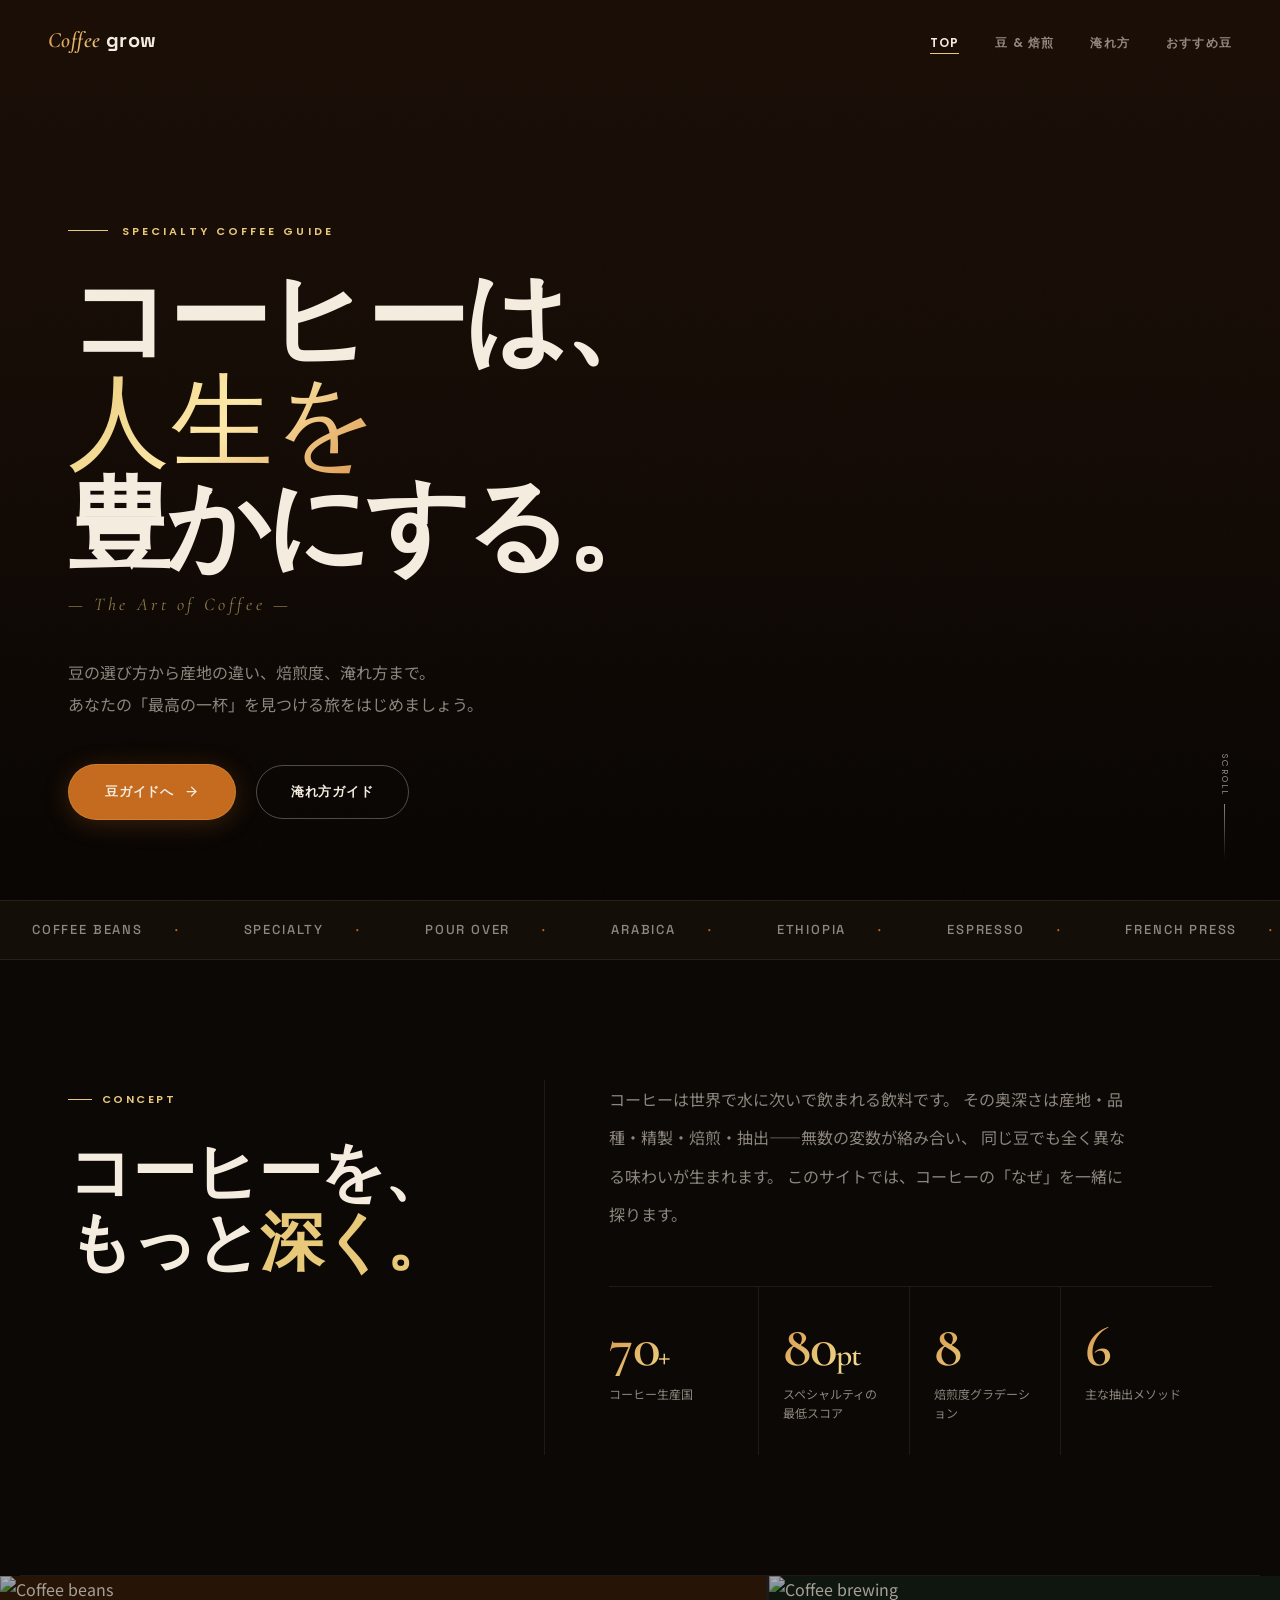
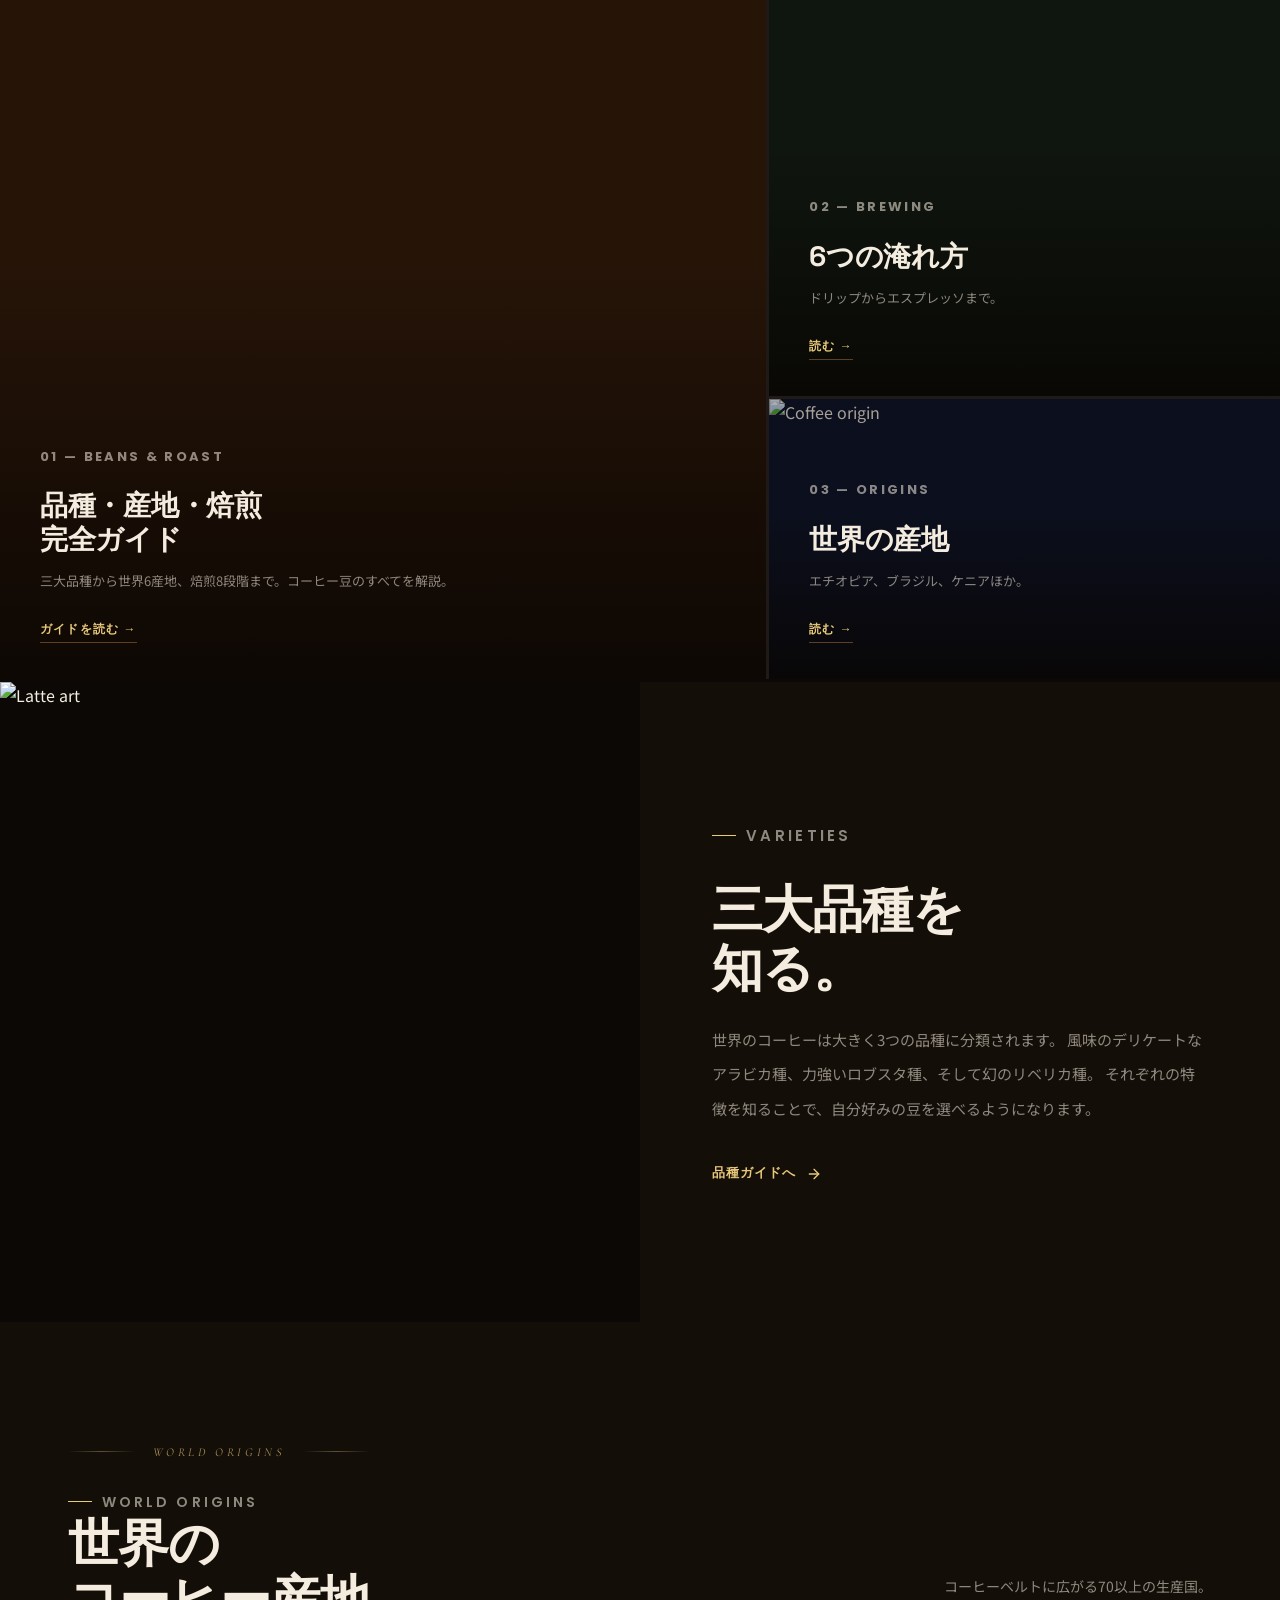
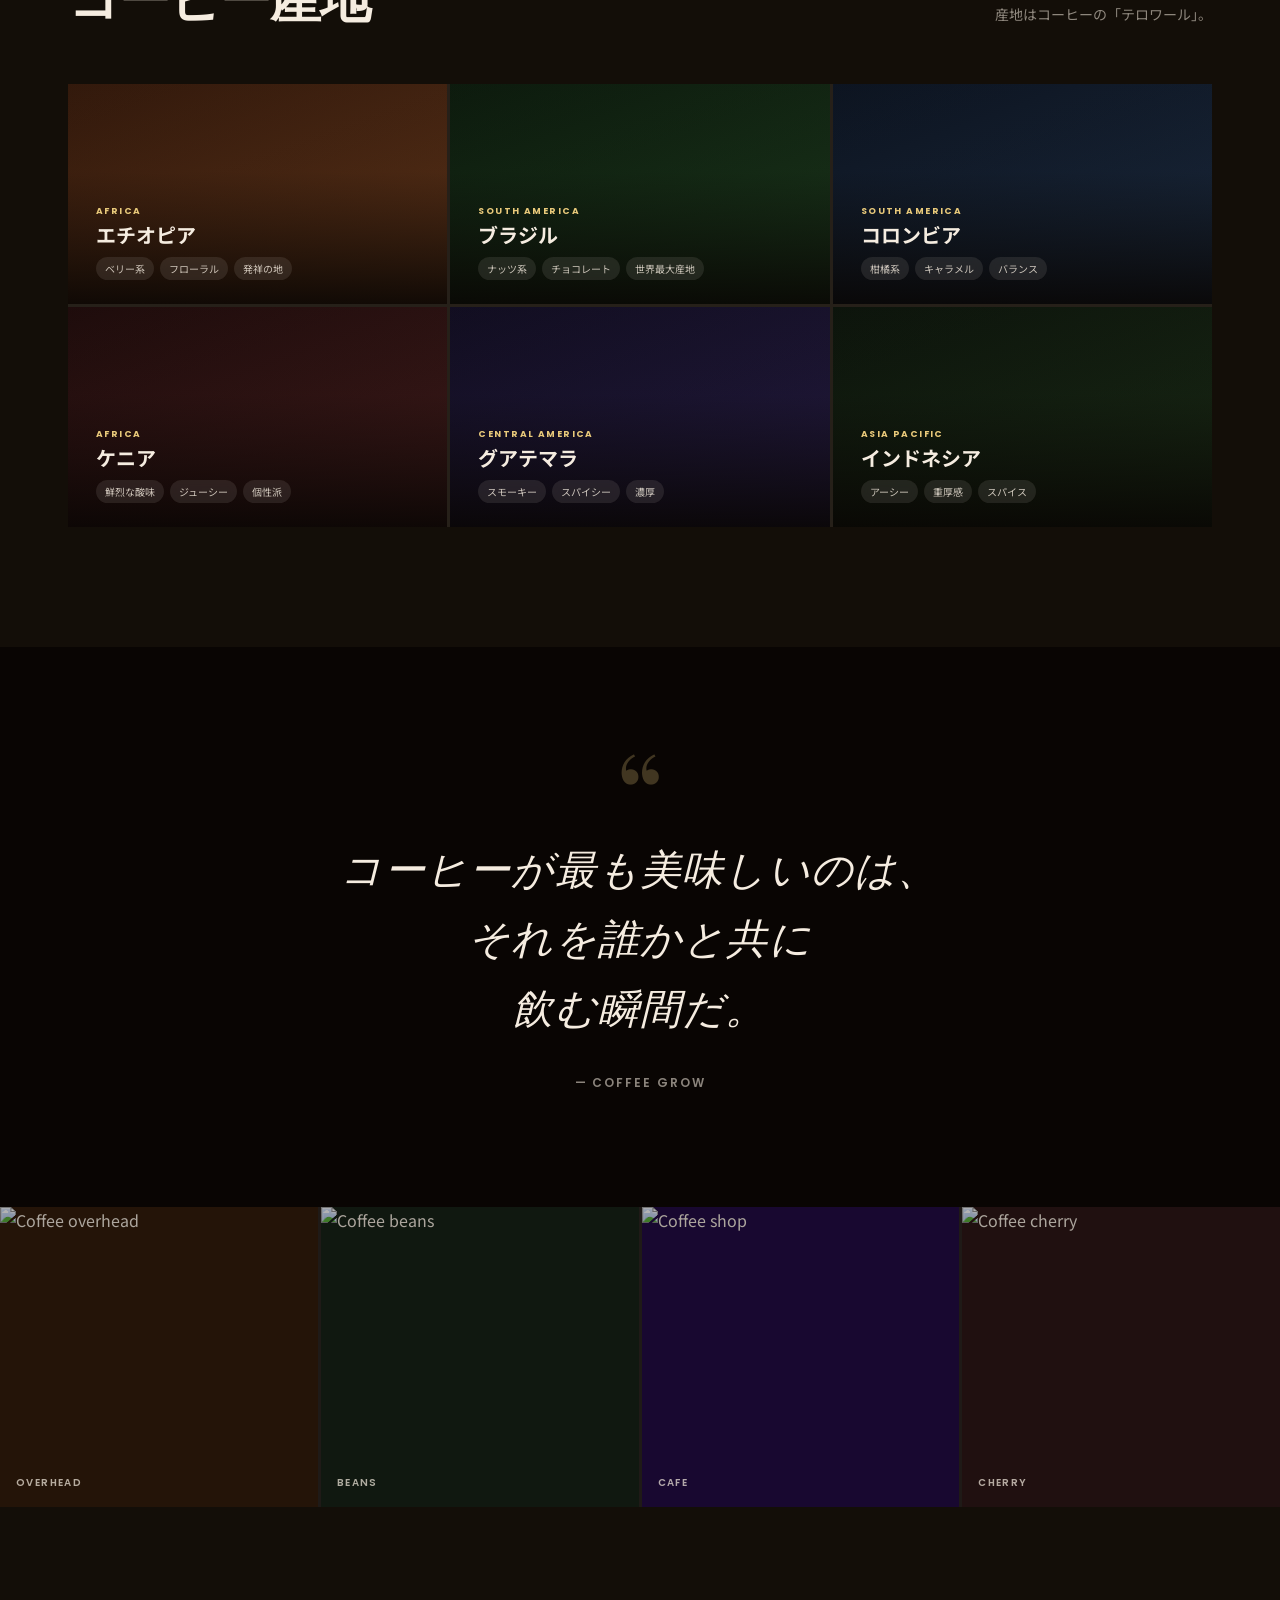
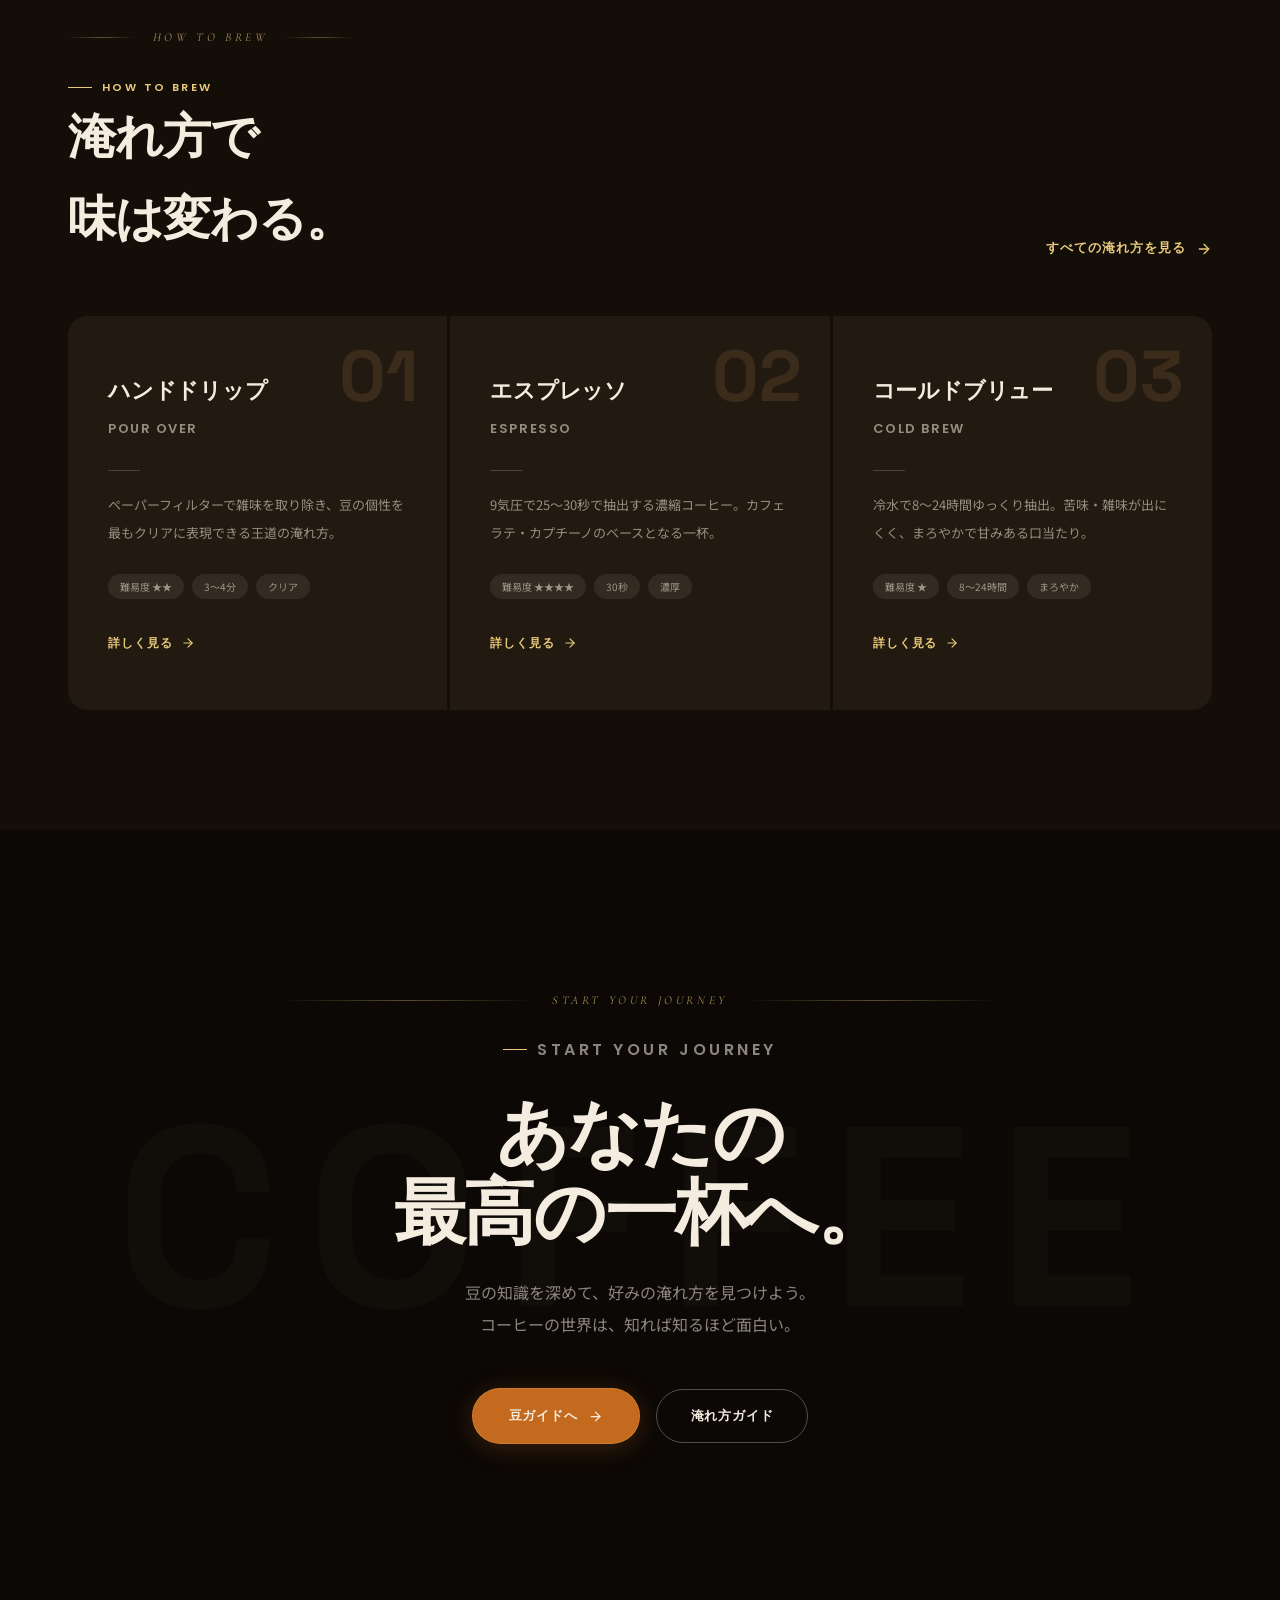
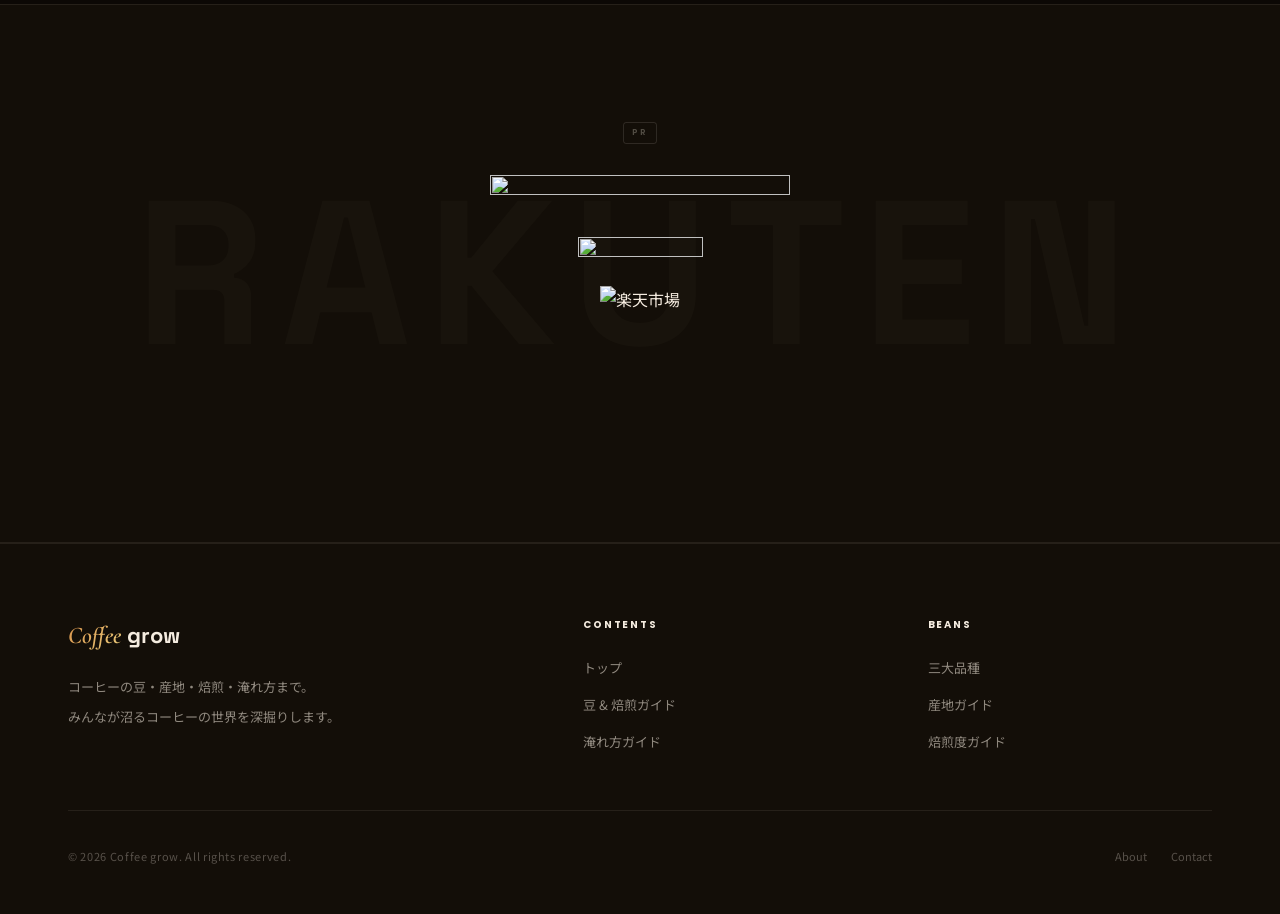
==== commit 25bb951d: "feat: 楽天バナーをPRスライダーに追加・TOPページをスライダー化 - recommend-beans.html: 3枚目スライド（楽天フラワーバナー）追加   - adCycle3 キーフレー" ====
--- a/index.html
+++ b/index.html
@@ -687,6 +687,16 @@
     .affiliate-banner-wrap img{display:block;max-width:100%;height:auto;}
     .affiliate-text-link{display:inline-block;margin-top:28px;font-family:'Poppins',sans-serif;font-size:12px;letter-spacing:.04em;color:var(--muted);border-bottom:1px solid rgba(245,236,224,.2);padding-bottom:2px;transition:color .2s,border-color .2s;}
     .affiliate-text-link:hover{color:var(--gold2);border-color:var(--gold2);}
+    /* ══ AD SLIDER ══ */
+    .ad-slider{position:relative;height:264px;margin:0 auto;max-width:340px;}
+    .ad-slide{position:absolute;inset:0;display:flex;align-items:center;justify-content:center;}
+    .ad-slide img{max-width:100%;max-height:264px;height:auto;display:block;}
+    .ad-slide-1{animation:adCycle1 18s ease-in-out infinite;}
+    .ad-slide-2{animation:adCycle2 18s ease-in-out infinite;}
+    .ad-slide-3{animation:adCycle3 18s ease-in-out infinite;}
+    @keyframes adCycle1{0%{opacity:1;}27%{opacity:1;}33%{opacity:0;}100%{opacity:0;}}
+    @keyframes adCycle2{0%{opacity:0;}33%{opacity:0;}38%{opacity:1;}61%{opacity:1;}66%{opacity:0;}100%{opacity:0;}}
+    @keyframes adCycle3{0%{opacity:0;}66%{opacity:0;}72%{opacity:1;}94%{opacity:1;}100%{opacity:0;}}
 
     /* ══ FOOTER ══════════════════════════════════════ */
     .site-footer{
@@ -1174,20 +1184,26 @@
 <section class="affiliate-sec">
     <div class="affiliate-inner">
         <span class="affiliate-pr">PR</span>
-        <div class="affiliate-ads-row">
-            <a href="https://rpx.a8.net/svt/ejp?a8mat=4B3KUS+CJW0XE+2HOM+61C2P&rakuten=y&a8ejpredirect=http%3A%2F%2Fhb.afl.rakuten.co.jp%2Fhgc%2F0ea62065.34400275.0ea62066.204f04c0%2Fa26050710820_4B3KUS_CJW0XE_2HOM_61C2P%3Fpc%3Dhttp%253A%252F%252Fwww.rakuten.co.jp%252F%26m%3Dhttp%253A%252F%252Fm.rakuten.co.jp%252F" rel="nofollow" target="_blank" class="affiliate-banner-wrap">
-                <div class="affiliate-img-wrap">
+        <div class="ad-slider">
+            <div class="ad-slide ad-slide-1">
+                <a href="https://rpx.a8.net/svt/ejp?a8mat=4B3KUS+CJW0XE+2HOM+61C2P&rakuten=y&a8ejpredirect=http%3A%2F%2Fhb.afl.rakuten.co.jp%2Fhgc%2F0ea62065.34400275.0ea62066.204f04c0%2Fa26050710820_4B3KUS_CJW0XE_2HOM_61C2P%3Fpc%3Dhttp%253A%252F%252Fwww.rakuten.co.jp%252F%26m%3Dhttp%253A%252F%252Fm.rakuten.co.jp%252F" rel="nofollow" target="_blank">
                     <img src="https://hbb.afl.rakuten.co.jp/hsb/0eb4bbd4.2e342e3f.0eb4bbaa.95151395/" border="0" alt="楽天市場">
-                </div>
-            </a>
-            <img border="0" width="1" height="1" src="https://www13.a8.net/0.gif?a8mat=4B3KUS+CJW0XE+2HOM+61C2P" alt="" style="display:none;">
-            <a href="https://px.a8.net/svt/ejp?a8mat=4B3KUT+2WSB8Y+5QM2+5YZ75" rel="nofollow" target="_blank" class="affiliate-banner-wrap">
-                <img border="0" width="300" height="250" alt="" src="https://www28.a8.net/svt/bgt?aid=260507477176&wid=001&eno=01&mid=s00000026777001003000&mc=1">
-            </a>
-            <img border="0" width="1" height="1" src="https://www10.a8.net/0.gif?a8mat=4B3KUT+2WSB8Y+5QM2+5YZ75" alt="" style="display:none;">
+                </a>
+            </div>
+            <div class="ad-slide ad-slide-2">
+                <a href="https://px.a8.net/svt/ejp?a8mat=4B3KUT+2WSB8Y+5QM2+5YZ75" rel="nofollow" target="_blank">
+                    <img border="0" width="300" height="250" alt="" src="https://www28.a8.net/svt/bgt?aid=260507477176&wid=001&eno=01&mid=s00000026777001003000&mc=1">
+                </a>
+            </div>
+            <div class="ad-slide ad-slide-3">
+                <a href="https://px.a8.net/svt/ejp?a8mat=4B3R2W+15OD4I+2CG0+601S1" rel="nofollow" target="_blank">
+                    <img border="0" width="125" height="125" alt="" src="https://www28.a8.net/svt/bgt?aid=260515544070&wid=001&eno=01&mid=s00000010944001008000&mc=1">
+                </a>
+            </div>
         </div>
-        <a href="https://px.a8.net/svt/ejp?a8mat=4B3KUT+2WSB8Y+5QM2+5YJRM" rel="nofollow" target="_blank" class="affiliate-text-link">日常の生活を豊かにする至福のコーヒー豆販売【自家焙煎珈琲カフェ・ヴェルディ】</a>
-        <img border="0" width="1" height="1" src="https://www13.a8.net/0.gif?a8mat=4B3KUT+2WSB8Y+5QM2+5YJRM" alt="" style="display:none;">
+        <img border="0" width="1" height="1" src="https://www13.a8.net/0.gif?a8mat=4B3KUS+CJW0XE+2HOM+61C2P" alt="" style="display:none;">
+        <img border="0" width="1" height="1" src="https://www10.a8.net/0.gif?a8mat=4B3KUT+2WSB8Y+5QM2+5YZ75" alt="" style="display:none;">
+        <img border="0" width="1" height="1" src="https://www10.a8.net/0.gif?a8mat=4B3R2W+15OD4I+2CG0+601S1" alt="" style="display:none;">
     </div>
 </section>
 
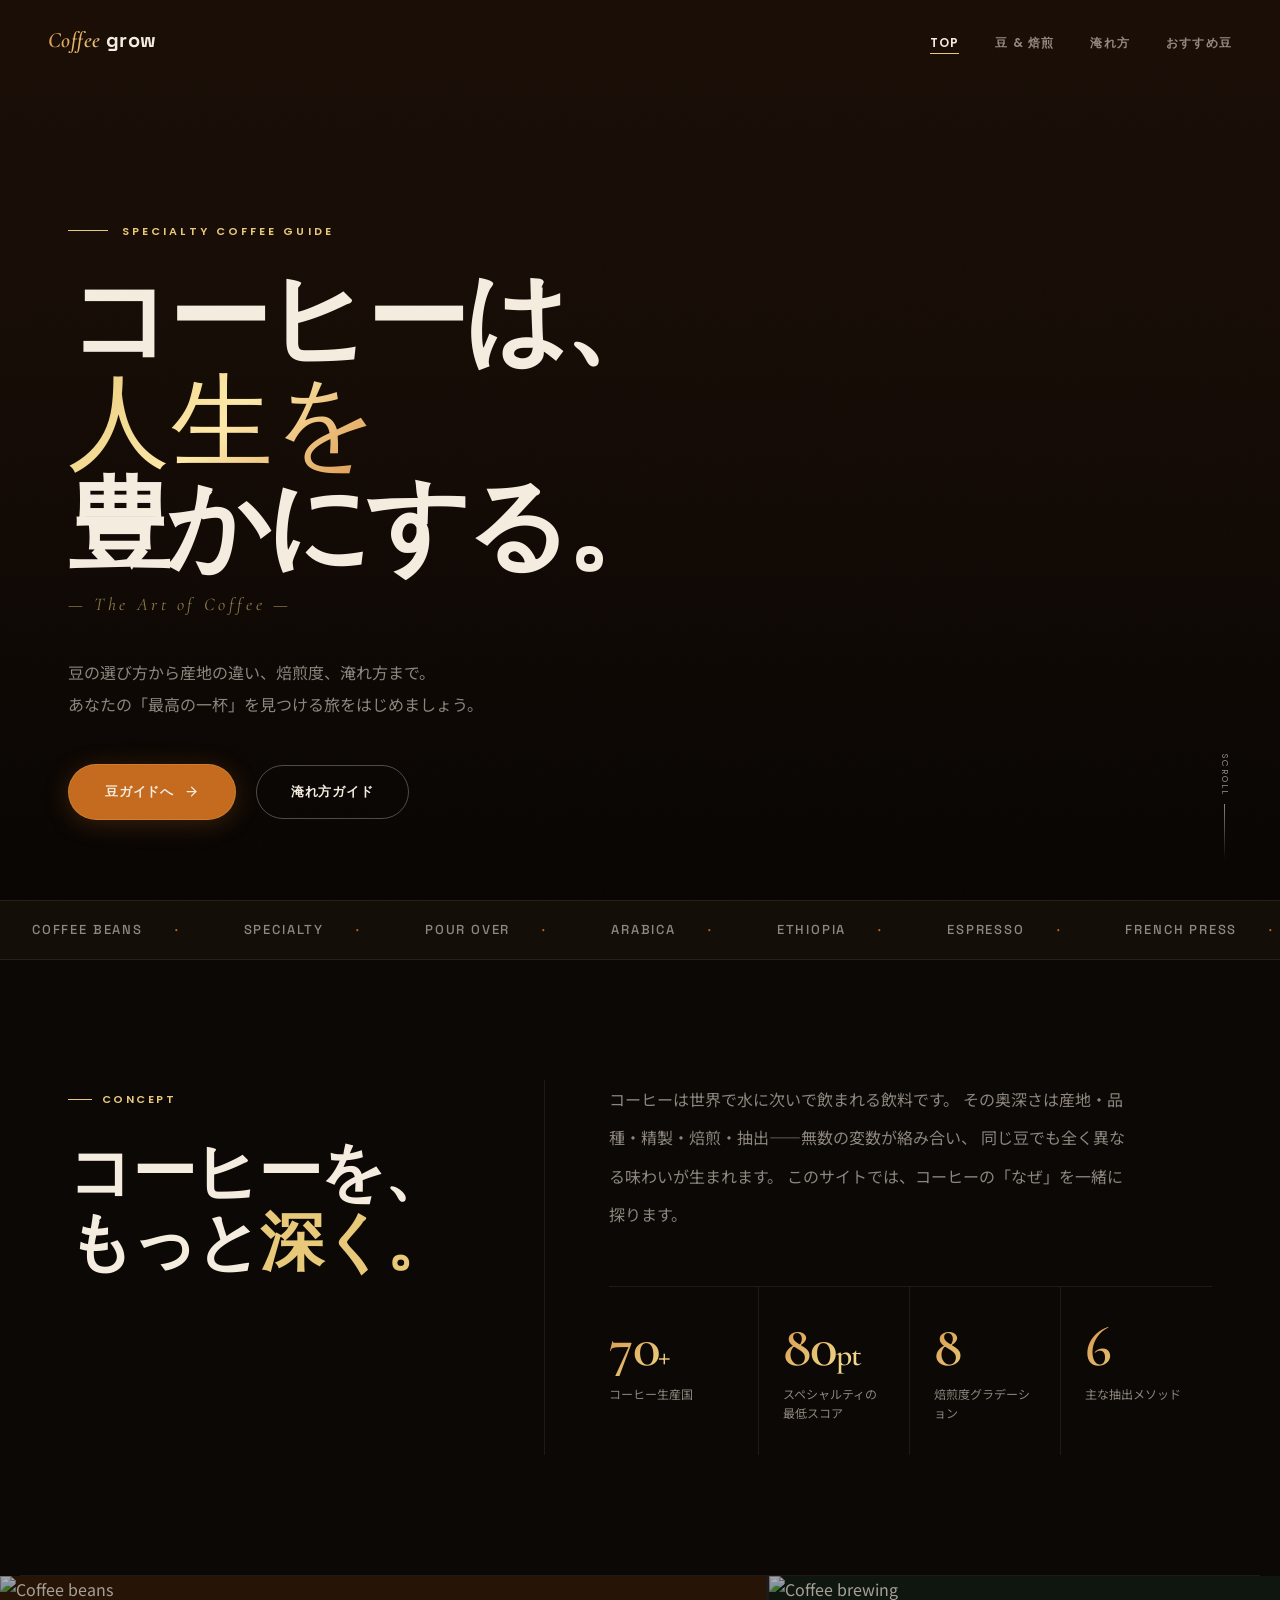
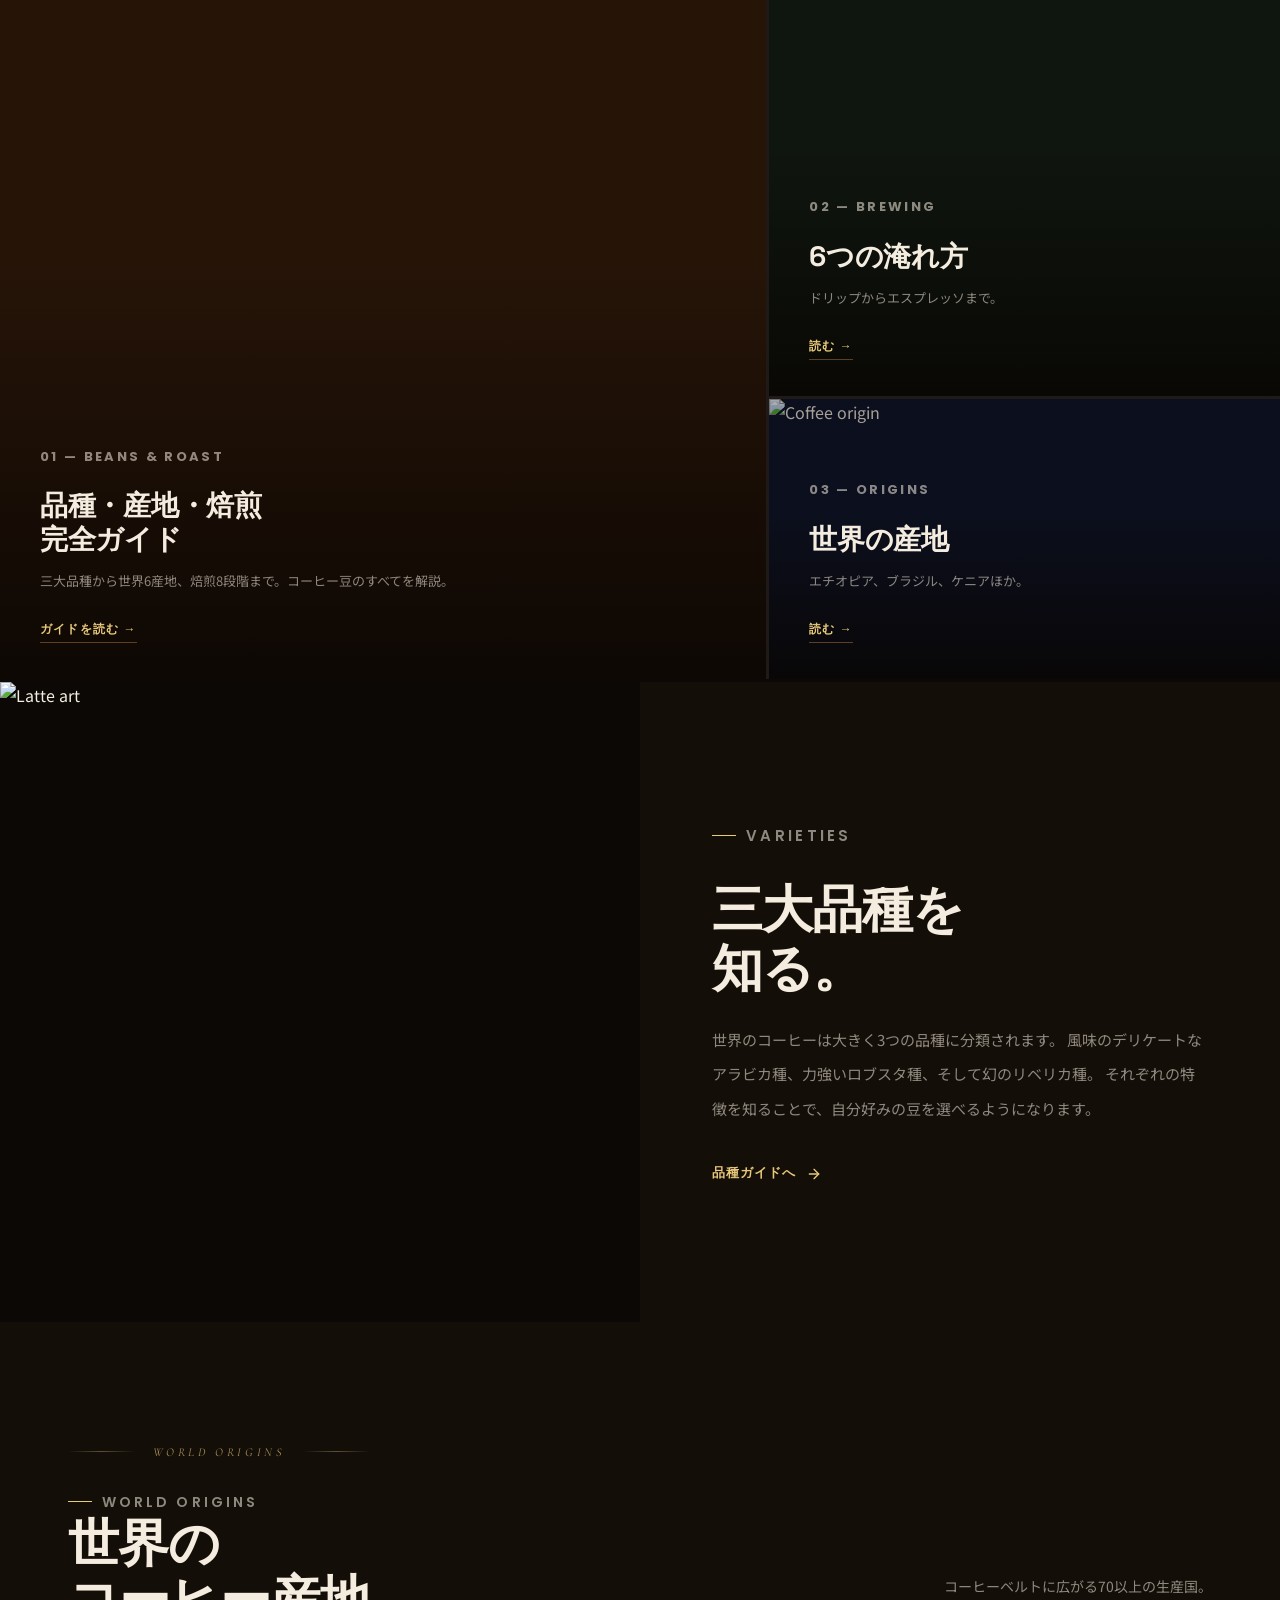
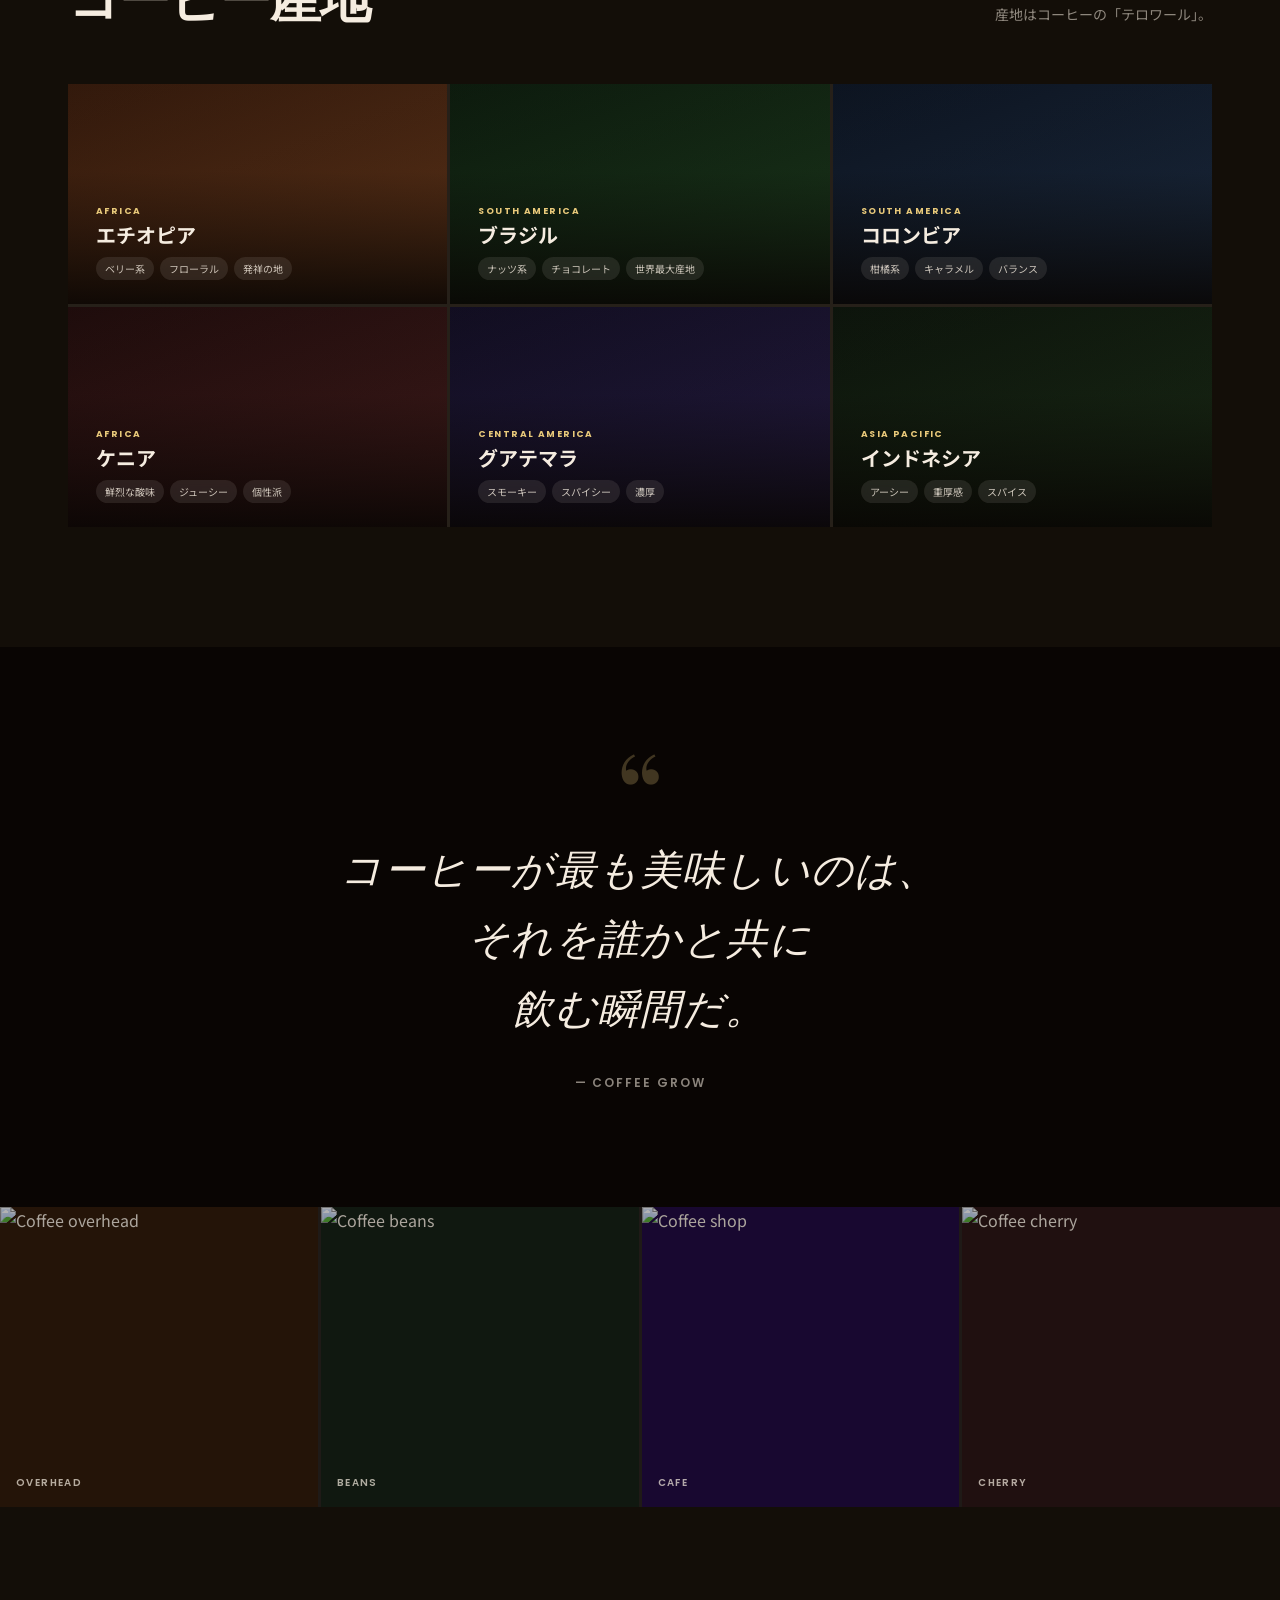
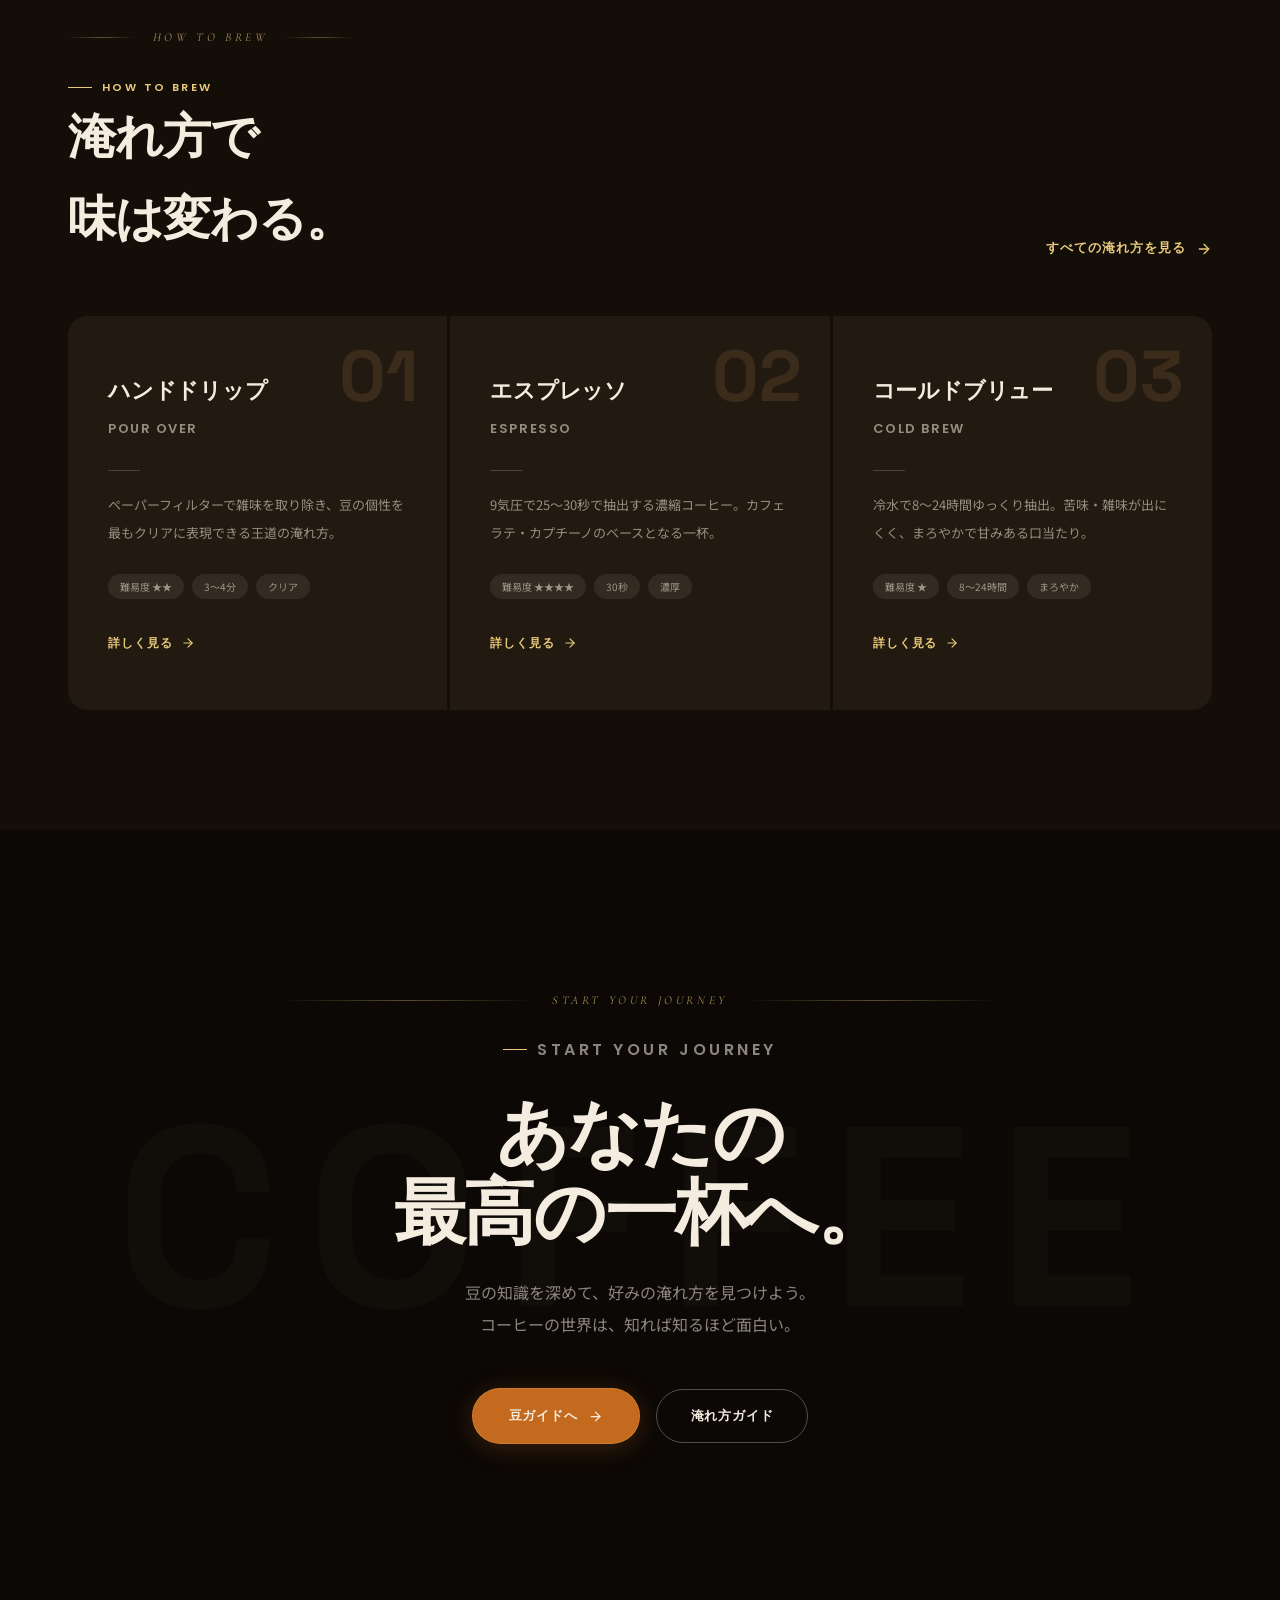
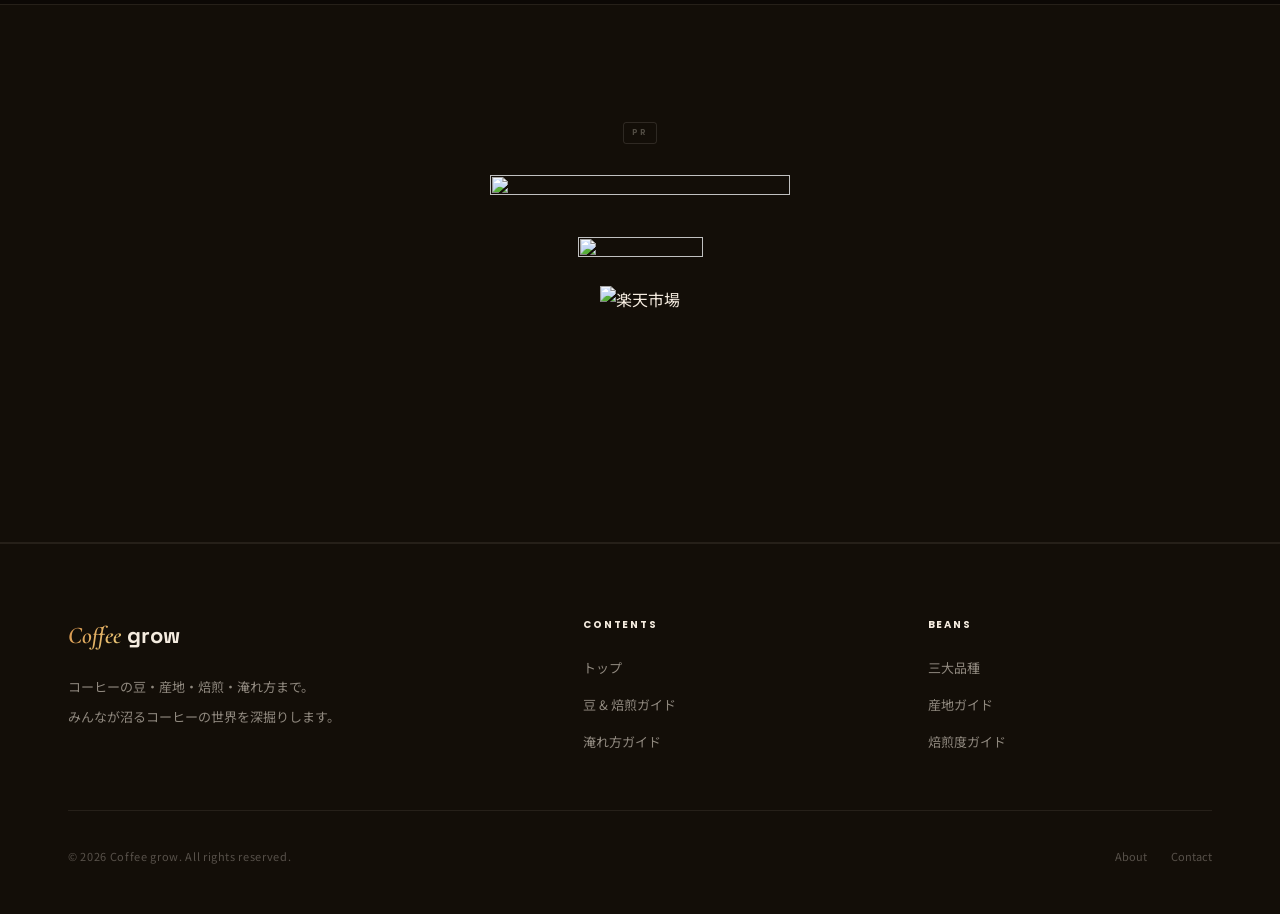
==== commit 7b65ff59: "fix: PRスライドのリンク干渉解消・TOPのRAKUTEN背景文字を非表示 - adCycle1/2/3 に visibility:hidden/visible を追加   → 非表示スライドへの" ====
--- a/index.html
+++ b/index.html
@@ -668,7 +668,7 @@
 
     /* ══ AFFILIATE ══ */
     .affiliate-sec{position:relative;padding:110px 0;background:var(--bg2);border-top:1px solid var(--border);border-bottom:1px solid var(--border);overflow:hidden;text-align:center;}
-    .affiliate-sec::before{content:'RAKUTEN';font-family:'Space Grotesk',sans-serif;font-size:clamp(80px,16vw,220px);font-weight:700;color:rgba(245,236,224,.022);letter-spacing:.08em;white-space:nowrap;position:absolute;inset:0;display:flex;align-items:center;justify-content:center;pointer-events:none;}
+    .affiliate-sec::before{display:none;}
     .affiliate-inner{position:relative;z-index:2;max-width:680px;margin:0 auto;padding:0 48px;}
     .affiliate-link{display:block;color:inherit;}
     .affiliate-pr{display:inline-block;font-family:'Poppins',sans-serif;font-size:9px;font-weight:600;letter-spacing:.2em;text-transform:uppercase;color:rgba(245,236,224,.28);border:1px solid rgba(245,236,224,.12);border-radius:3px;padding:2px 8px;margin-bottom:24px;}
@@ -694,9 +694,9 @@
     .ad-slide-1{animation:adCycle1 18s ease-in-out infinite;}
     .ad-slide-2{animation:adCycle2 18s ease-in-out infinite;}
     .ad-slide-3{animation:adCycle3 18s ease-in-out infinite;}
-    @keyframes adCycle1{0%{opacity:1;}27%{opacity:1;}33%{opacity:0;}100%{opacity:0;}}
-    @keyframes adCycle2{0%{opacity:0;}33%{opacity:0;}38%{opacity:1;}61%{opacity:1;}66%{opacity:0;}100%{opacity:0;}}
-    @keyframes adCycle3{0%{opacity:0;}66%{opacity:0;}72%{opacity:1;}94%{opacity:1;}100%{opacity:0;}}
+    @keyframes adCycle1{0%{opacity:1;visibility:visible;}27%{opacity:1;visibility:visible;}33%{opacity:0;visibility:hidden;}100%{opacity:0;visibility:hidden;}}
+    @keyframes adCycle2{0%{opacity:0;visibility:hidden;}32%{opacity:0;visibility:hidden;}33%{opacity:0;visibility:visible;}38%{opacity:1;visibility:visible;}61%{opacity:1;visibility:visible;}66%{opacity:0;visibility:hidden;}100%{opacity:0;visibility:hidden;}}
+    @keyframes adCycle3{0%{opacity:0;visibility:hidden;}65%{opacity:0;visibility:hidden;}66%{opacity:0;visibility:visible;}72%{opacity:1;visibility:visible;}94%{opacity:1;visibility:visible;}100%{opacity:0;visibility:hidden;}}
 
     /* ══ FOOTER ══════════════════════════════════════ */
     .site-footer{
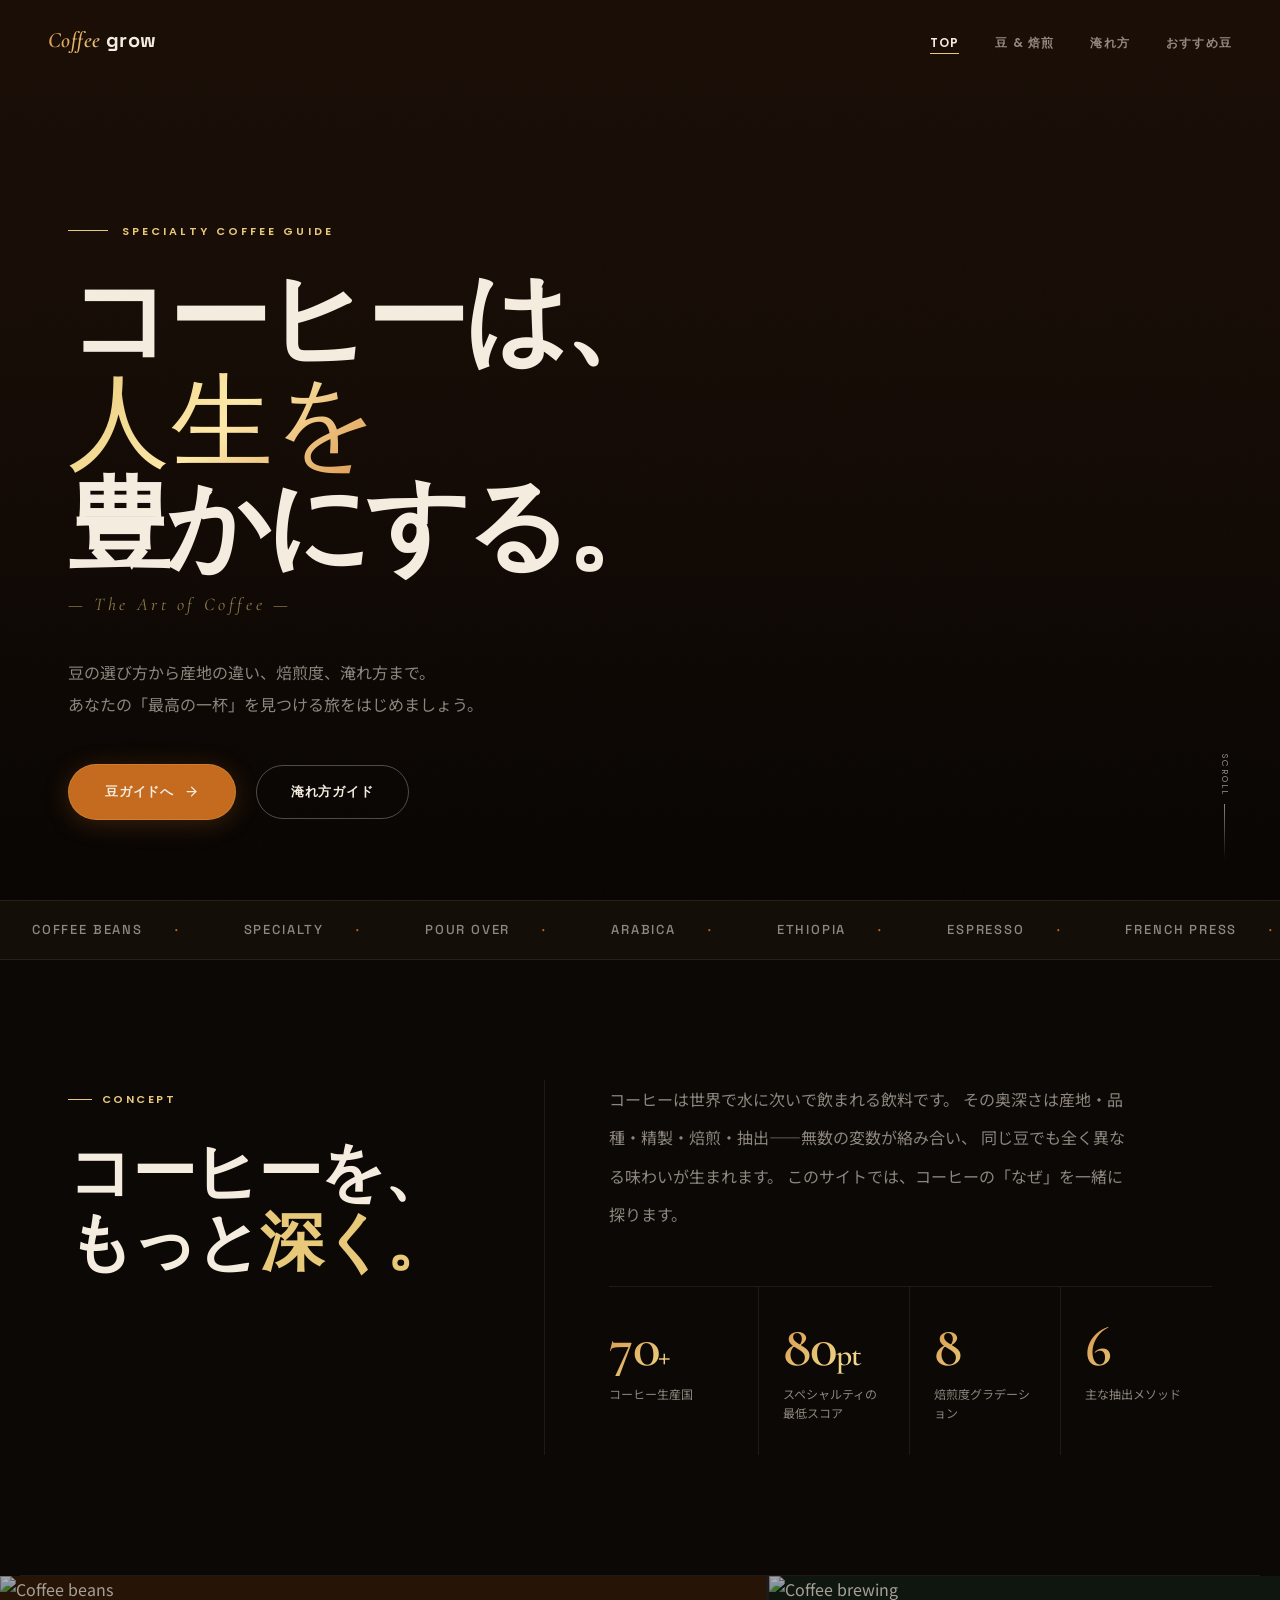
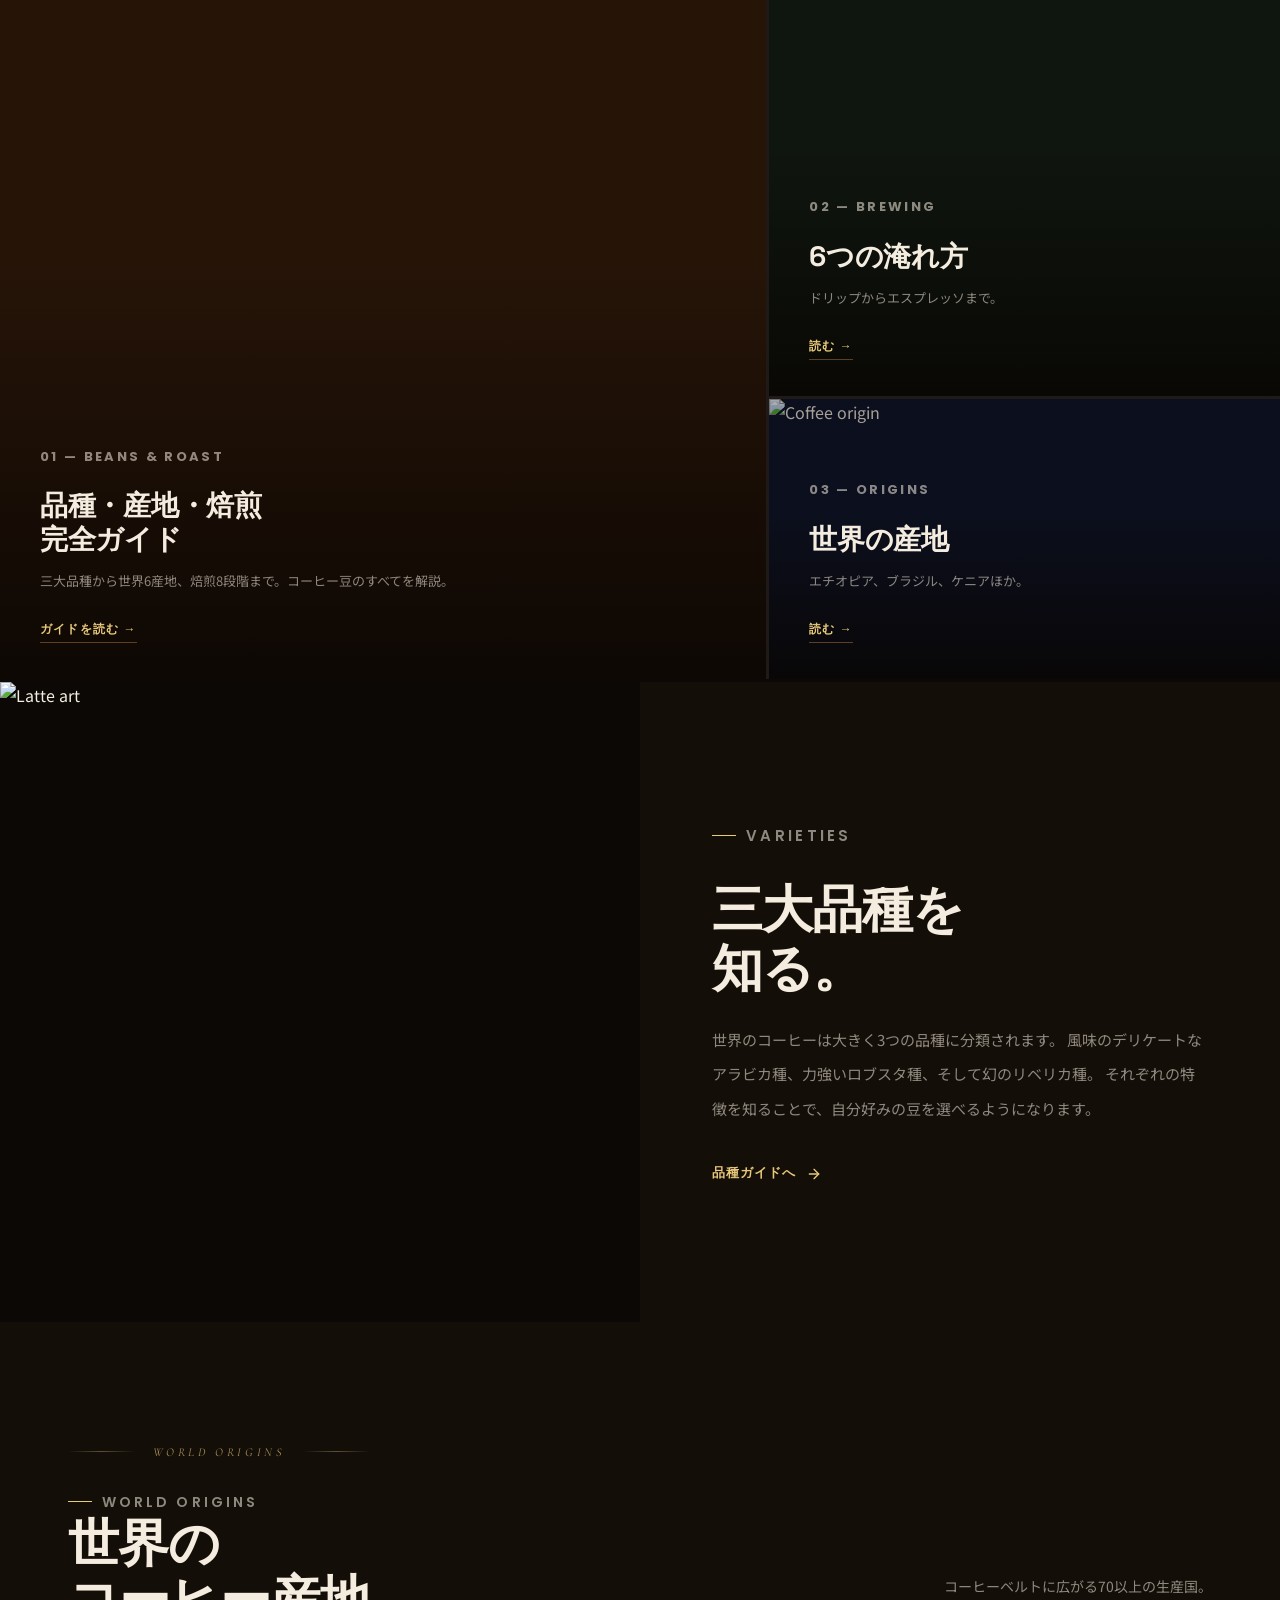
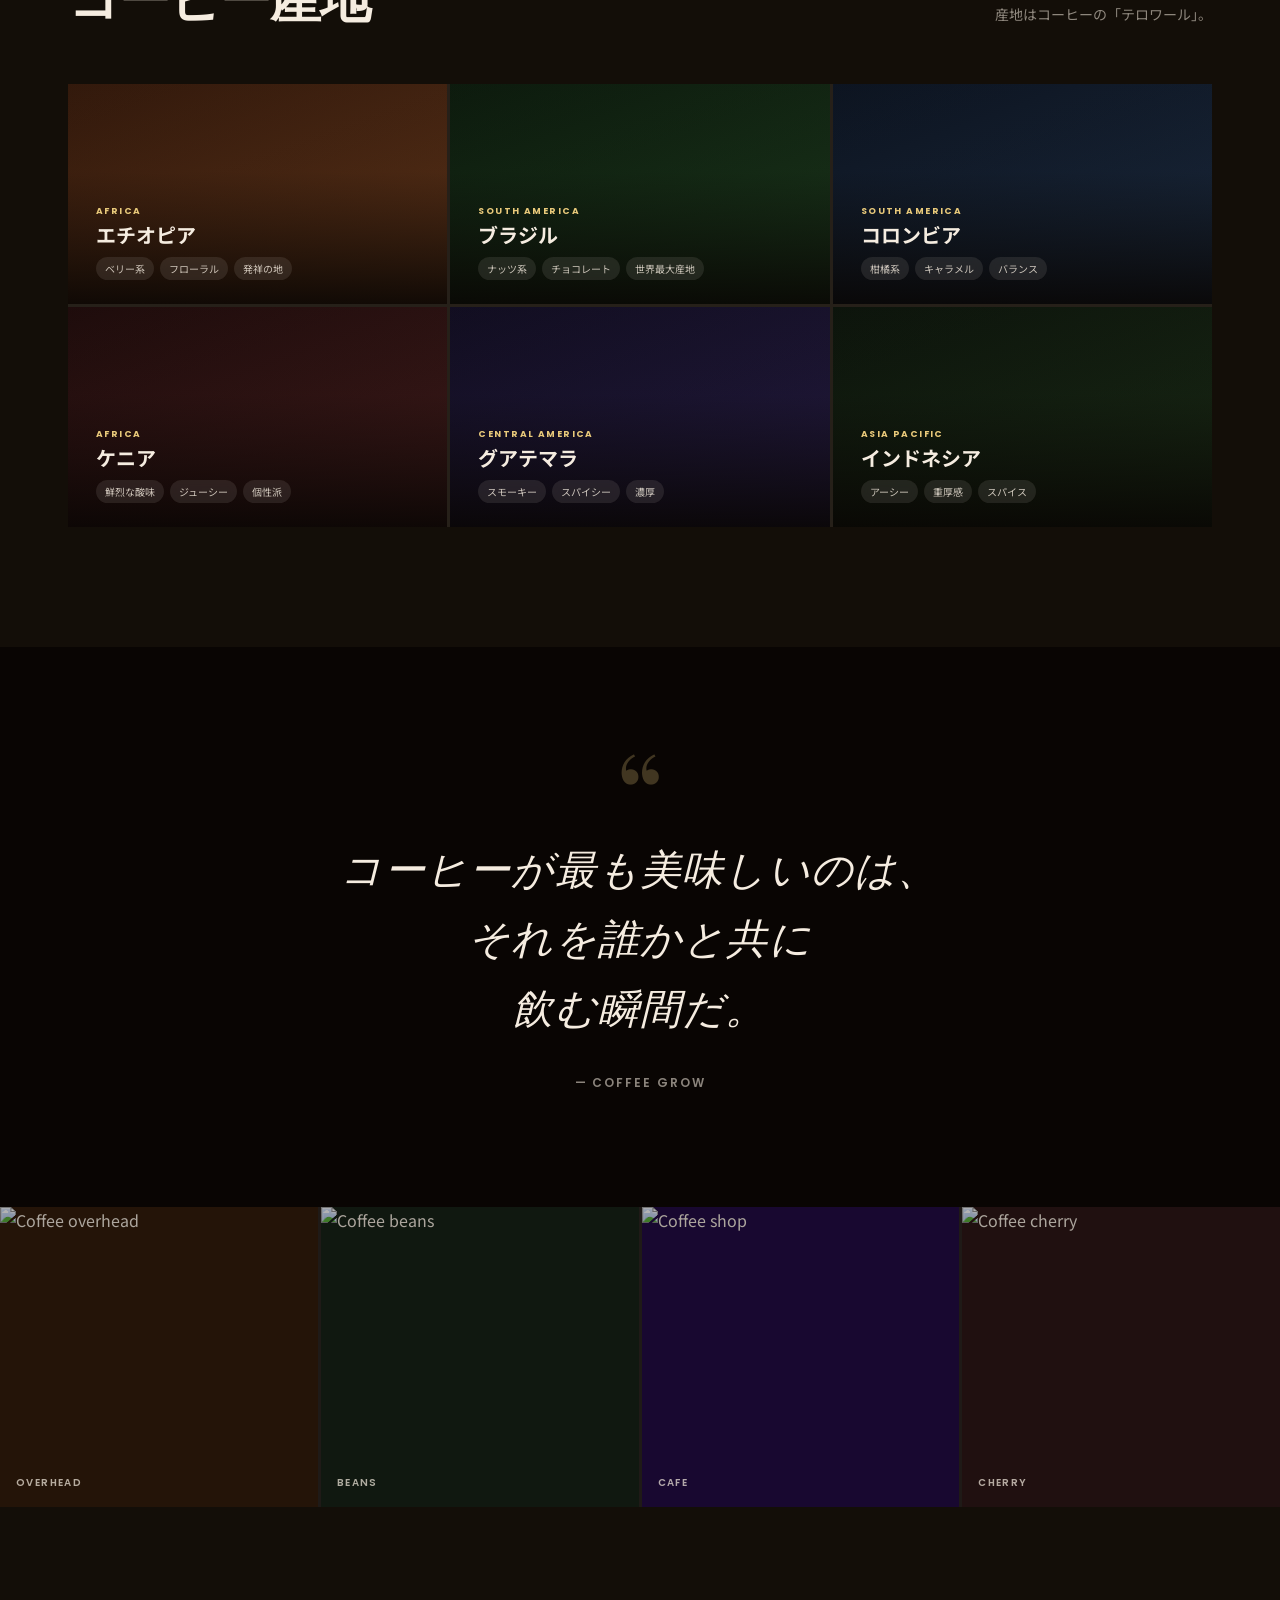
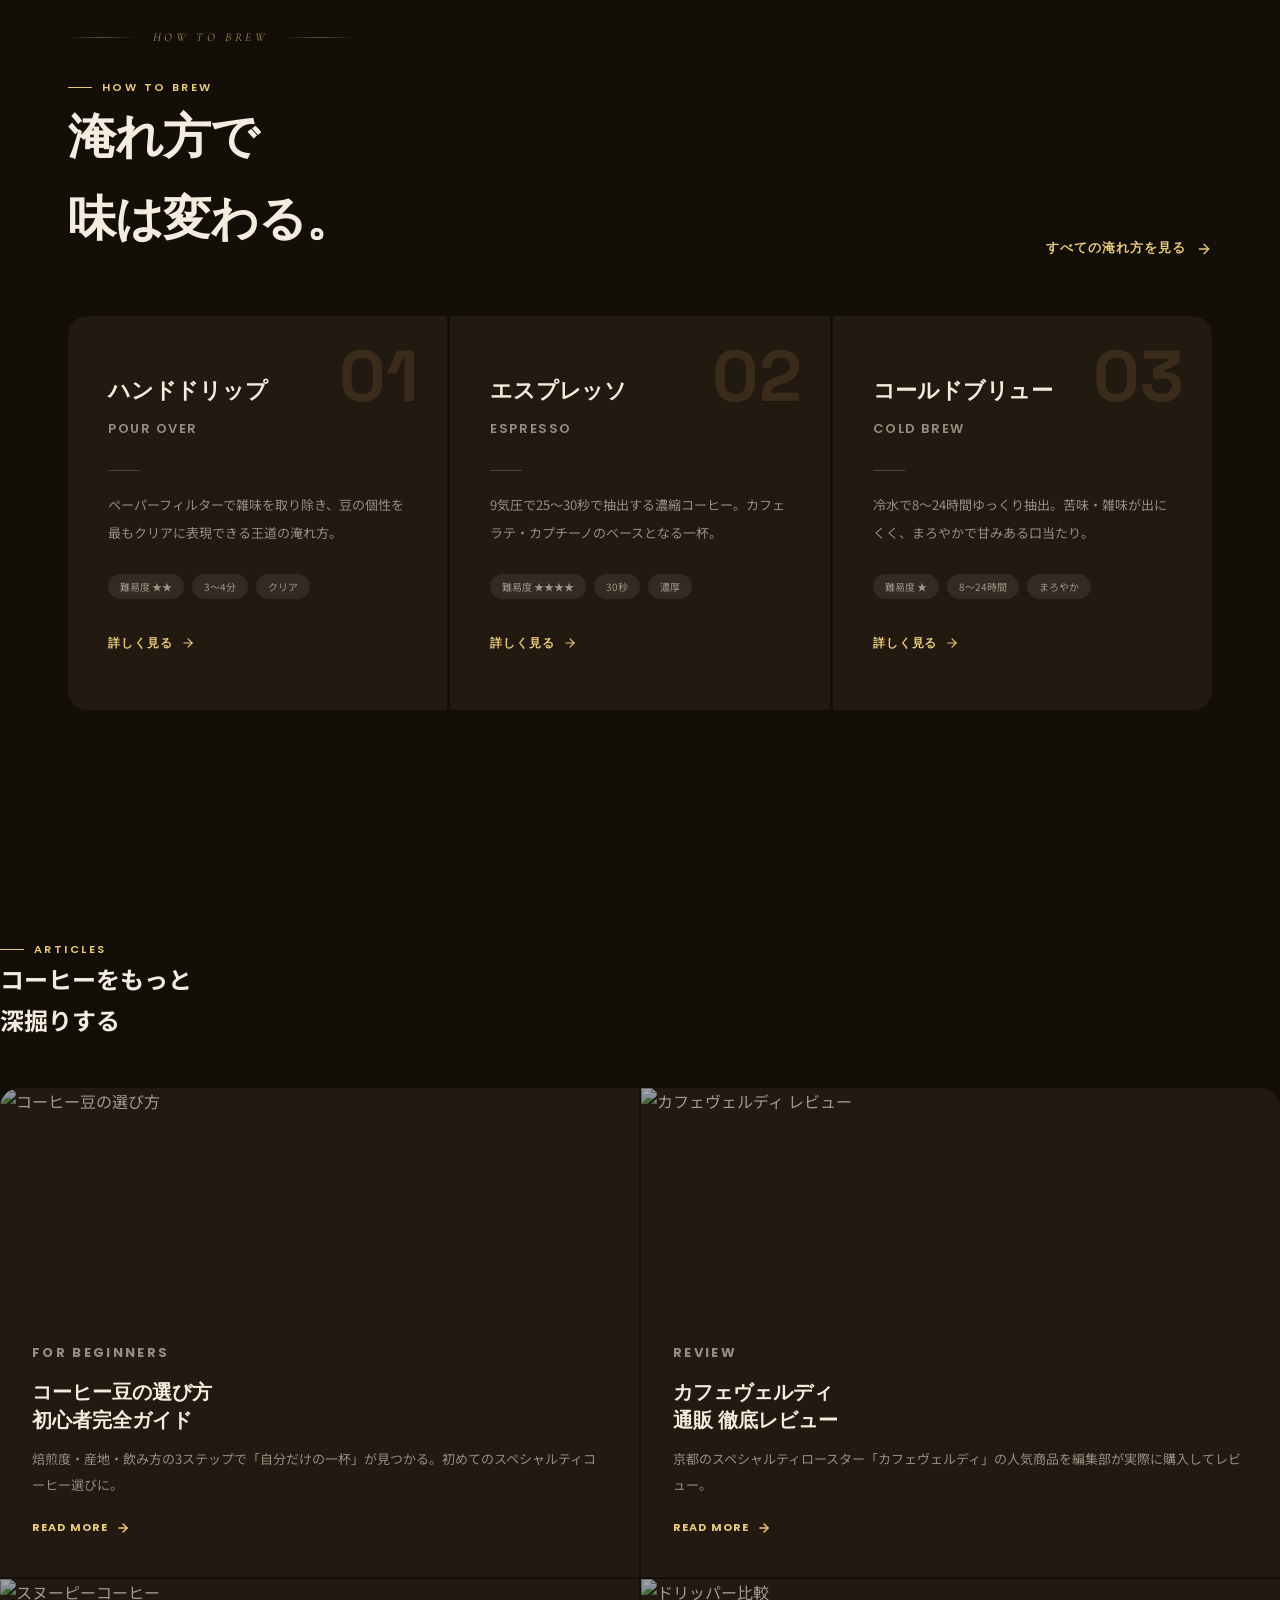
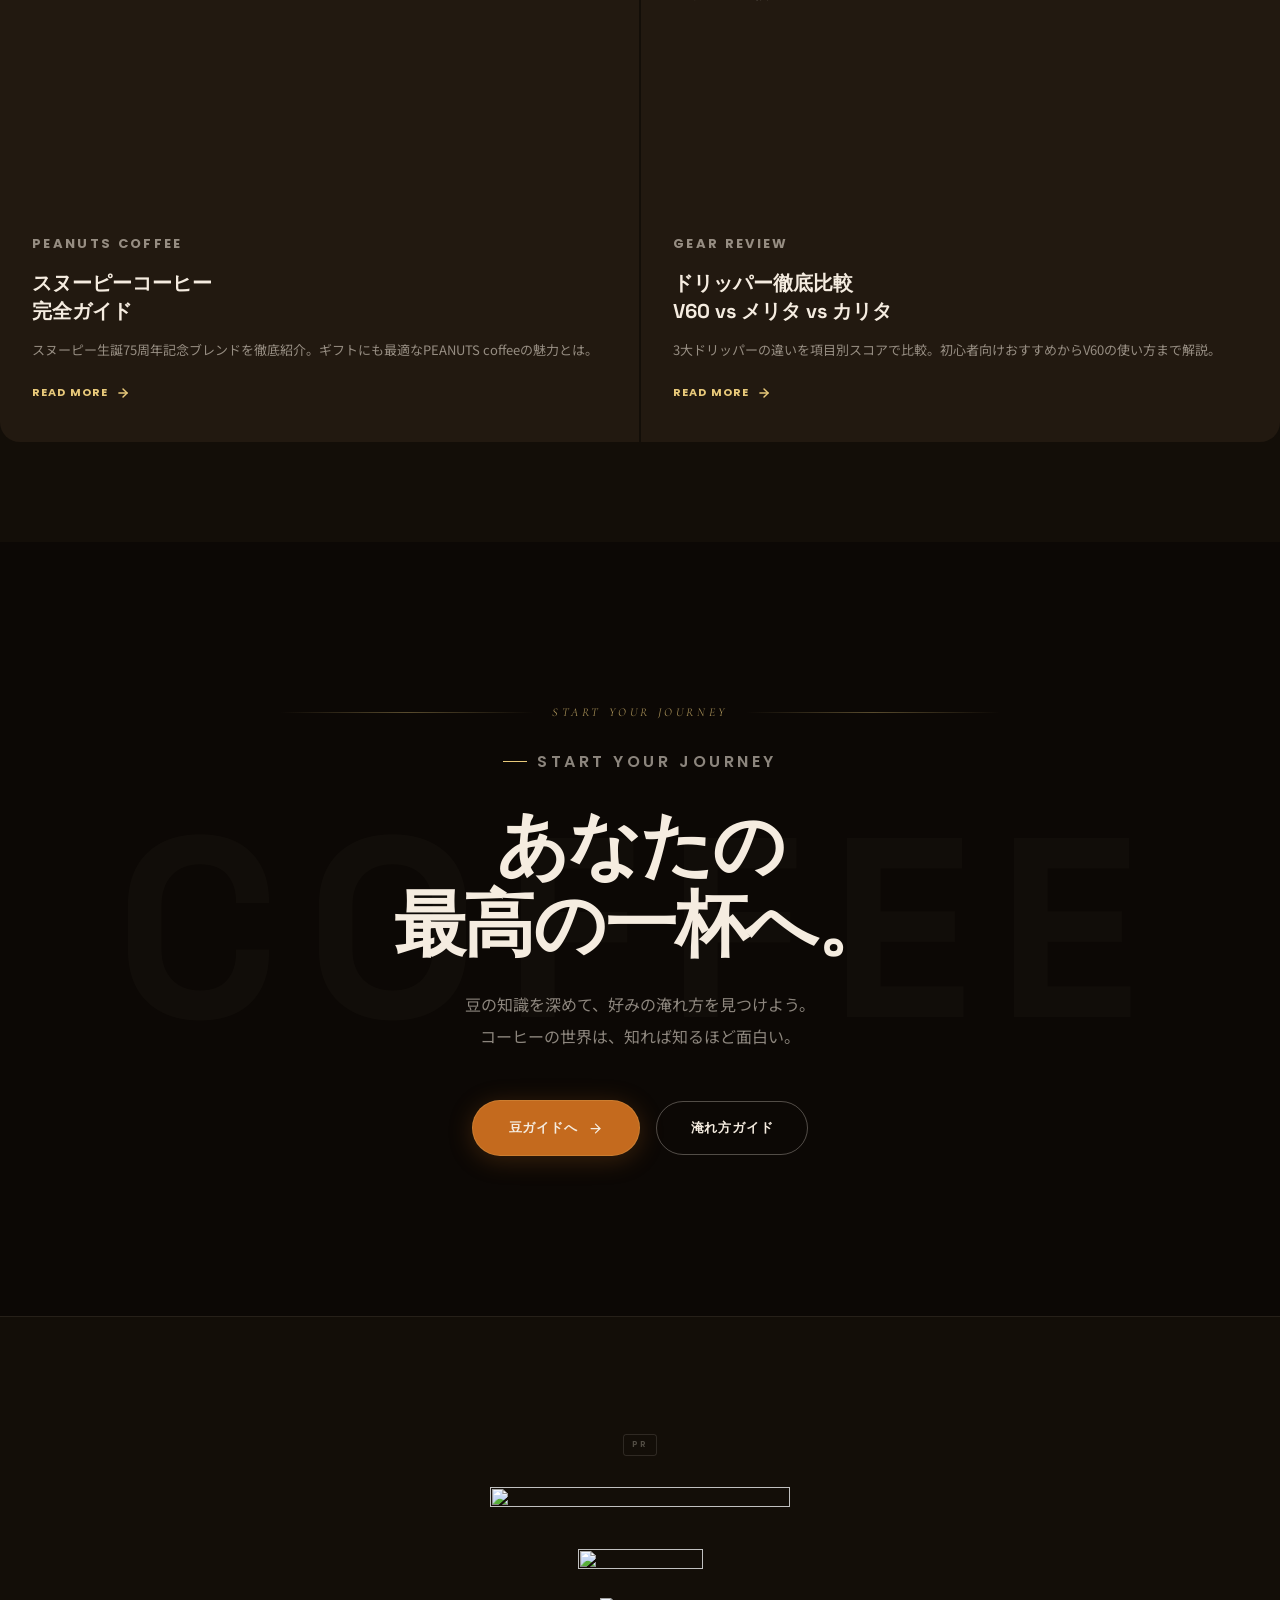
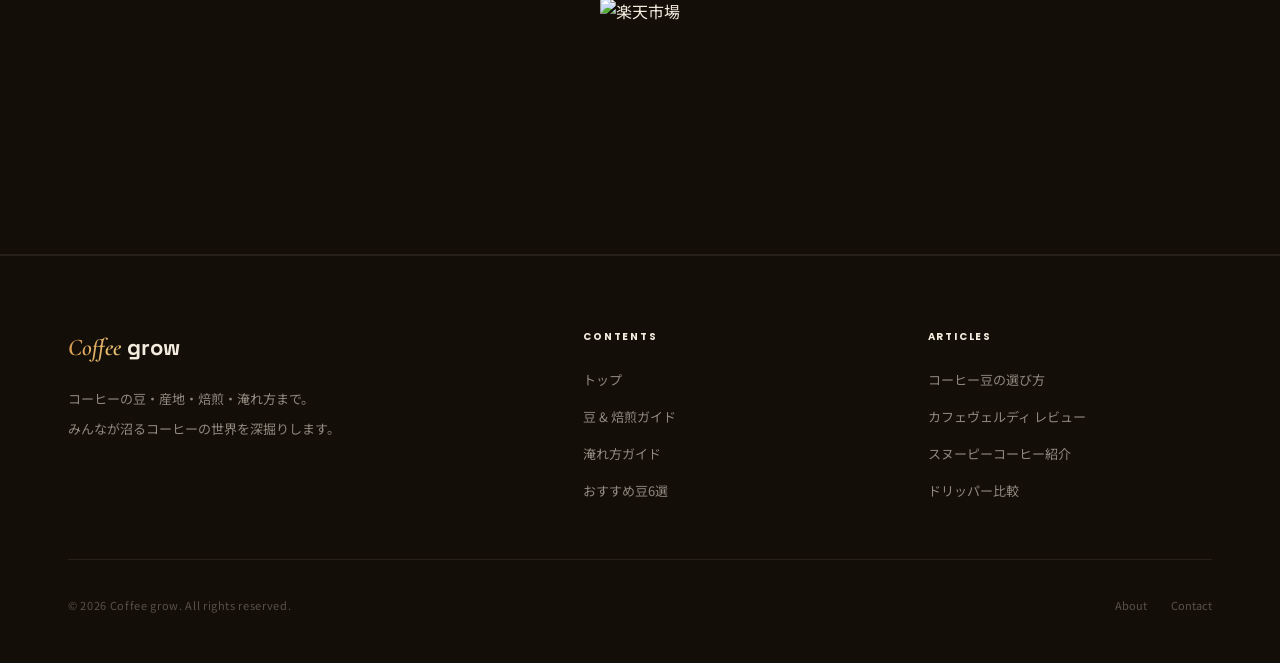
==== commit f83d1c59: "feat: 4つの記事ページを新規作成・サイト内リンク整備 - choose-beans.html: コーヒー豆の選び方（初心者向け） - cafe-verdi.html: カフェヴェルディ通販レビュ" ====
--- a/index.html
+++ b/index.html
@@ -3,6 +3,15 @@
 <head>
     <meta charset="UTF-8">
     <meta name="viewport" content="width=device-width, initial-scale=1.0">
+    <meta name="google-site-verification" content="ckXVhRHvBYpj7ipg76IE46XoXbGHN8tfnmRfmoFI9is" />
+    <!-- Google tag (gtag.js) -->
+    <script async src="https://www.googletagmanager.com/gtag/js?id=G-5SRX7W28YV"></script>
+    <script>
+      window.dataLayer = window.dataLayer || [];
+      function gtag(){dataLayer.push(arguments);}
+      gtag('js', new Date());
+      gtag('config', 'G-5SRX7W28YV');
+    </script>
     <title>Coffee grow | コーヒー豆・産地・焙煎・淹れ方の完全ガイド</title>
     <meta name="description" content="アラビカ種など三大品種の特徴、エチオピア・ブラジルなど世界6産地、焙煎8段階、ハンドドリップからエスプレッソまで6種の淹れ方を徹底解説。スペシャルティコーヒーの世界へ。">
     <meta name="keywords" content="コーヒー,コーヒー豆,アラビカ,焙煎,ハンドドリップ,エスプレッソ,スペシャルティコーヒー,産地,淹れ方">
@@ -815,6 +824,24 @@
         .o-name{font-size:18px;}
         .hero h1{font-size:40px;}
     }
+
+    /* ══ ARTICLE CARDS ══ */
+    .articles-sec{padding:100px 0;background:var(--bg2);}
+    .articles-grid{display:grid;grid-template-columns:repeat(2,1fr);gap:2px;border-radius:20px;overflow:hidden;}
+    .article-card{position:relative;background:var(--card);overflow:hidden;display:flex;flex-direction:column;transition:transform var(--t) var(--ease);}
+    .article-card:hover{transform:translateY(-6px);z-index:2;}
+    .article-card-img{height:220px;overflow:hidden;position:relative;}
+    .article-card-img img{width:100%;height:100%;object-fit:cover;filter:brightness(.65) saturate(.8);transition:transform .8s var(--ease),filter .8s var(--ease);}
+    .article-card:hover .article-card-img img{transform:scale(1.06);filter:brightness(.8) saturate(.9);}
+    .article-card-body{padding:32px 32px 40px;display:flex;flex-direction:column;flex:1;}
+    .article-tag{font-family:'Poppins',sans-serif;font-size:9px;font-weight:700;letter-spacing:.18em;text-transform:uppercase;color:var(--gold2);margin-bottom:12px;}
+    .article-card h3{font-family:'Space Grotesk',sans-serif;font-size:20px;font-weight:700;color:var(--cream);line-height:1.4;margin-bottom:12px;}
+    .article-card p{font-size:13px;line-height:2;color:var(--muted);flex:1;}
+    .article-card-arrow{display:inline-flex;align-items:center;gap:8px;font-family:'Poppins',sans-serif;font-size:11px;font-weight:700;letter-spacing:.1em;text-transform:uppercase;color:var(--gold2);margin-top:20px;transition:gap .3s;}
+    .article-card:hover .article-card-arrow{gap:14px;}
+    .article-card-arrow svg{width:14px;height:14px;}
+    @media(max-width:960px){.articles-sec{padding:72px 0;}.articles-grid{grid-template-columns:1fr;}}
+    @media(max-width:600px){.articles-sec{padding:56px 0;}.article-card-img{height:180px;}}
     </style>
 </head>
 <body>
@@ -1163,6 +1190,60 @@
     </div>
 </section>
 
+<!-- ══ ARTICLES ══════════════════════════════════════ -->
+<section class="articles-sec">
+    <div class="wrap">
+        <p class="label-tag sr" style="justify-content:flex-start;">Articles</p>
+        <h2 class="section-title sr">コーヒーをもっと<br>深掘りする</h2>
+        <div class="articles-grid" style="margin-top:48px;">
+            <a href="choose-beans.html" class="article-card sr d1">
+                <div class="article-card-img">
+                    <img src="https://images.unsplash.com/photo-1611854779393-1b2da9d400fe?auto=format&fit=crop&w=800&q=75" alt="コーヒー豆の選び方" loading="lazy">
+                </div>
+                <div class="article-card-body">
+                    <p class="article-tag">For Beginners</p>
+                    <h3>コーヒー豆の選び方<br>初心者完全ガイド</h3>
+                    <p>焙煎度・産地・飲み方の3ステップで「自分だけの一杯」が見つかる。初めてのスペシャルティコーヒー選びに。</p>
+                    <span class="article-card-arrow">Read more <svg viewBox="0 0 24 24" fill="none" stroke="currentColor" stroke-width="2.5" stroke-linecap="round" stroke-linejoin="round"><line x1="5" y1="12" x2="19" y2="12"/><polyline points="12 5 19 12 12 19"/></svg></span>
+                </div>
+            </a>
+            <a href="cafe-verdi.html" class="article-card sr d2">
+                <div class="article-card-img">
+                    <img src="https://images.unsplash.com/photo-1509042239860-f550ce710b93?auto=format&fit=crop&w=800&q=75" alt="カフェヴェルディ レビュー" loading="lazy">
+                </div>
+                <div class="article-card-body">
+                    <p class="article-tag">Review</p>
+                    <h3>カフェヴェルディ<br>通販 徹底レビュー</h3>
+                    <p>京都のスペシャルティロースター「カフェヴェルディ」の人気商品を編集部が実際に購入してレビュー。</p>
+                    <span class="article-card-arrow">Read more <svg viewBox="0 0 24 24" fill="none" stroke="currentColor" stroke-width="2.5" stroke-linecap="round" stroke-linejoin="round"><line x1="5" y1="12" x2="19" y2="12"/><polyline points="12 5 19 12 12 19"/></svg></span>
+                </div>
+            </a>
+            <a href="snoopy-coffee.html" class="article-card sr d3">
+                <div class="article-card-img">
+                    <img src="https://images.unsplash.com/photo-1498804103079-a6351b050096?auto=format&fit=crop&w=800&q=75" alt="スヌーピーコーヒー" loading="lazy">
+                </div>
+                <div class="article-card-body">
+                    <p class="article-tag">PEANUTS Coffee</p>
+                    <h3>スヌーピーコーヒー<br>完全ガイド</h3>
+                    <p>スヌーピー生誕75周年記念ブレンドを徹底紹介。ギフトにも最適なPEANUTS coffeeの魅力とは。</p>
+                    <span class="article-card-arrow">Read more <svg viewBox="0 0 24 24" fill="none" stroke="currentColor" stroke-width="2.5" stroke-linecap="round" stroke-linejoin="round"><line x1="5" y1="12" x2="19" y2="12"/><polyline points="12 5 19 12 12 19"/></svg></span>
+                </div>
+            </a>
+            <a href="dripper.html" class="article-card sr d4">
+                <div class="article-card-img">
+                    <img src="https://images.unsplash.com/photo-1514432324607-a09d9b4aefdd?auto=format&fit=crop&w=800&q=75" alt="ドリッパー比較" loading="lazy">
+                </div>
+                <div class="article-card-body">
+                    <p class="article-tag">Gear Review</p>
+                    <h3>ドリッパー徹底比較<br>V60 vs メリタ vs カリタ</h3>
+                    <p>3大ドリッパーの違いを項目別スコアで比較。初心者向けおすすめからV60の使い方まで解説。</p>
+                    <span class="article-card-arrow">Read more <svg viewBox="0 0 24 24" fill="none" stroke="currentColor" stroke-width="2.5" stroke-linecap="round" stroke-linejoin="round"><line x1="5" y1="12" x2="19" y2="12"/><polyline points="12 5 19 12 12 19"/></svg></span>
+                </div>
+            </a>
+        </div>
+    </div>
+</section>
+
 <!-- ══ CTA ════════════════════════════════════════════ -->
 <section class="cta-sec">
     <div class="cta-inner">
@@ -1224,14 +1305,16 @@
                     <li><a href="index.html">トップ</a></li>
                     <li><a href="beans.html">豆 &amp; 焙煎ガイド</a></li>
                     <li><a href="brew.html">淹れ方ガイド</a></li>
+                    <li><a href="recommend-beans.html">おすすめ豆6選</a></li>
                 </ul>
             </div>
             <div class="footer-col">
-                <h4>Beans</h4>
+                <h4>Articles</h4>
                 <ul>
-                    <li><a href="beans.html#varieties">三大品種</a></li>
-                    <li><a href="beans.html#origins">産地ガイド</a></li>
-                    <li><a href="beans.html#roast">焙煎度ガイド</a></li>
+                    <li><a href="choose-beans.html">コーヒー豆の選び方</a></li>
+                    <li><a href="cafe-verdi.html">カフェヴェルディ レビュー</a></li>
+                    <li><a href="snoopy-coffee.html">スヌーピーコーヒー紹介</a></li>
+                    <li><a href="dripper.html">ドリッパー比較</a></li>
                 </ul>
             </div>
         </div>
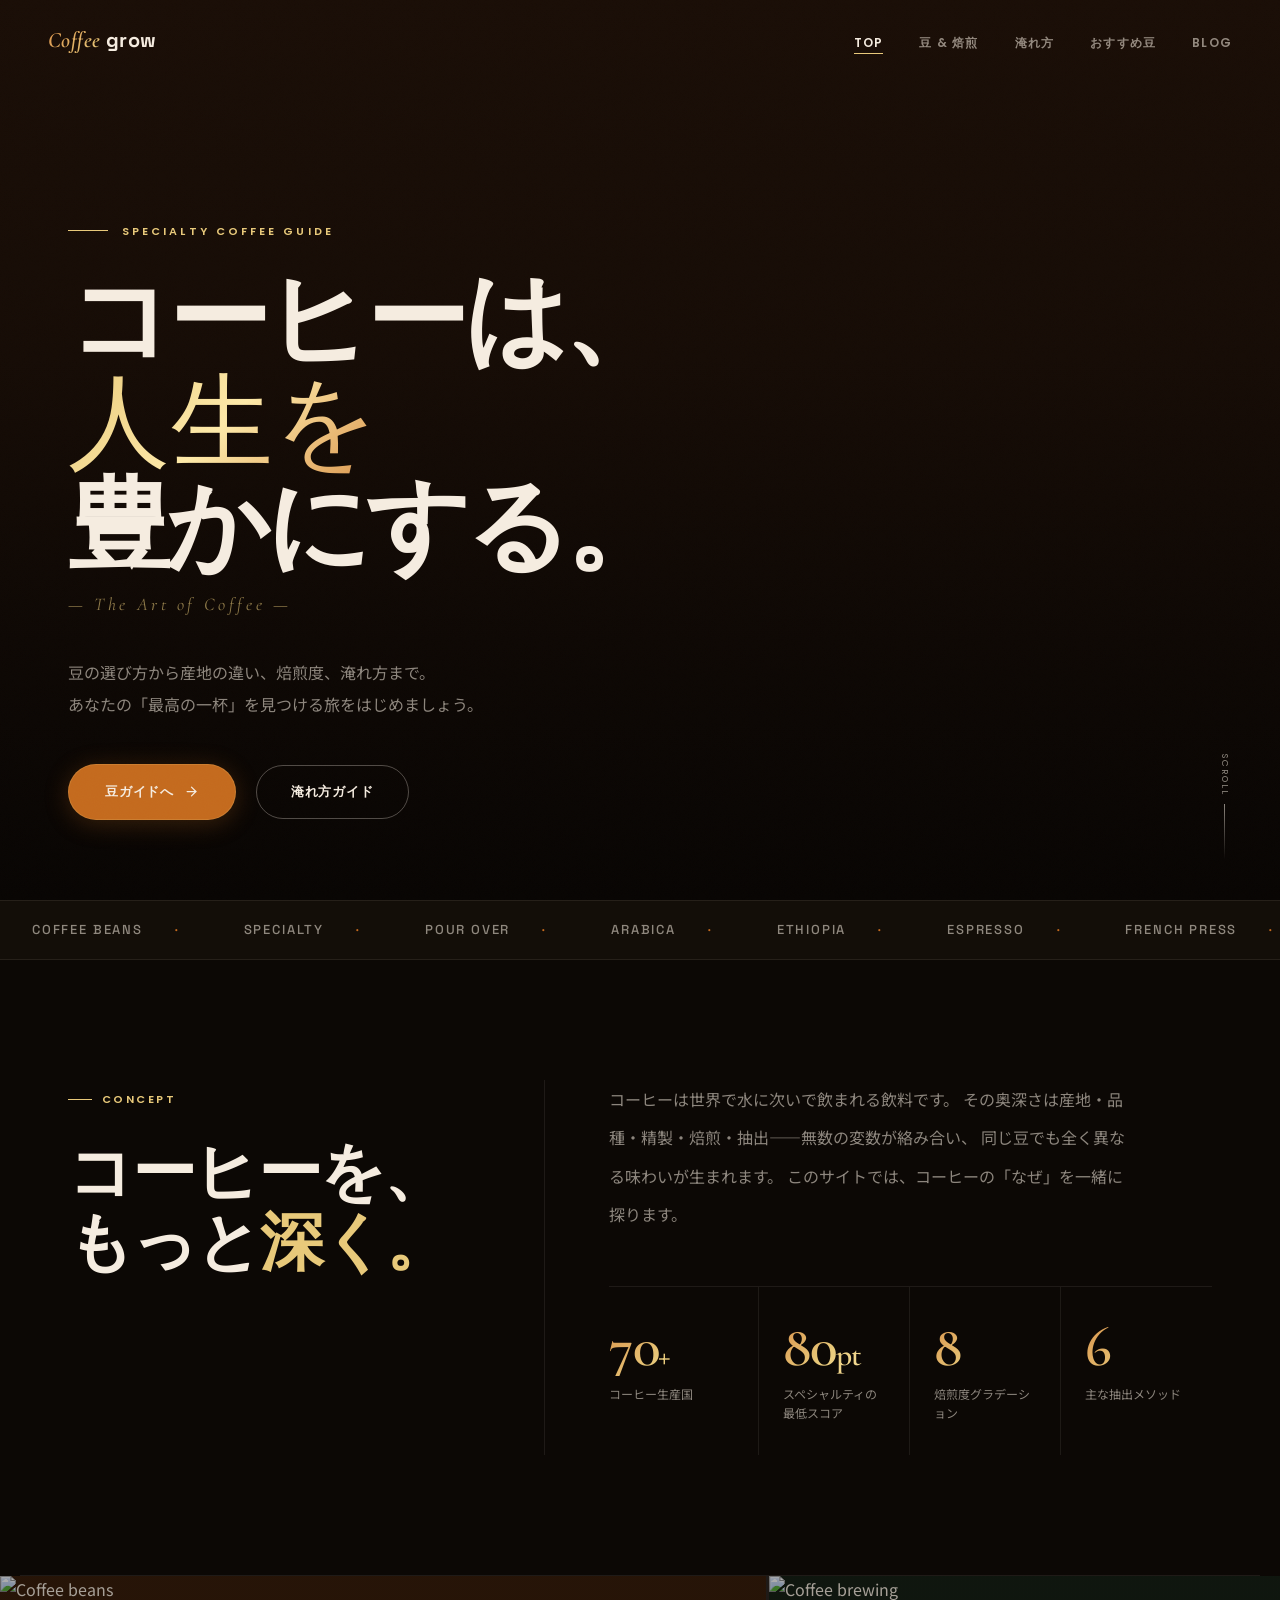
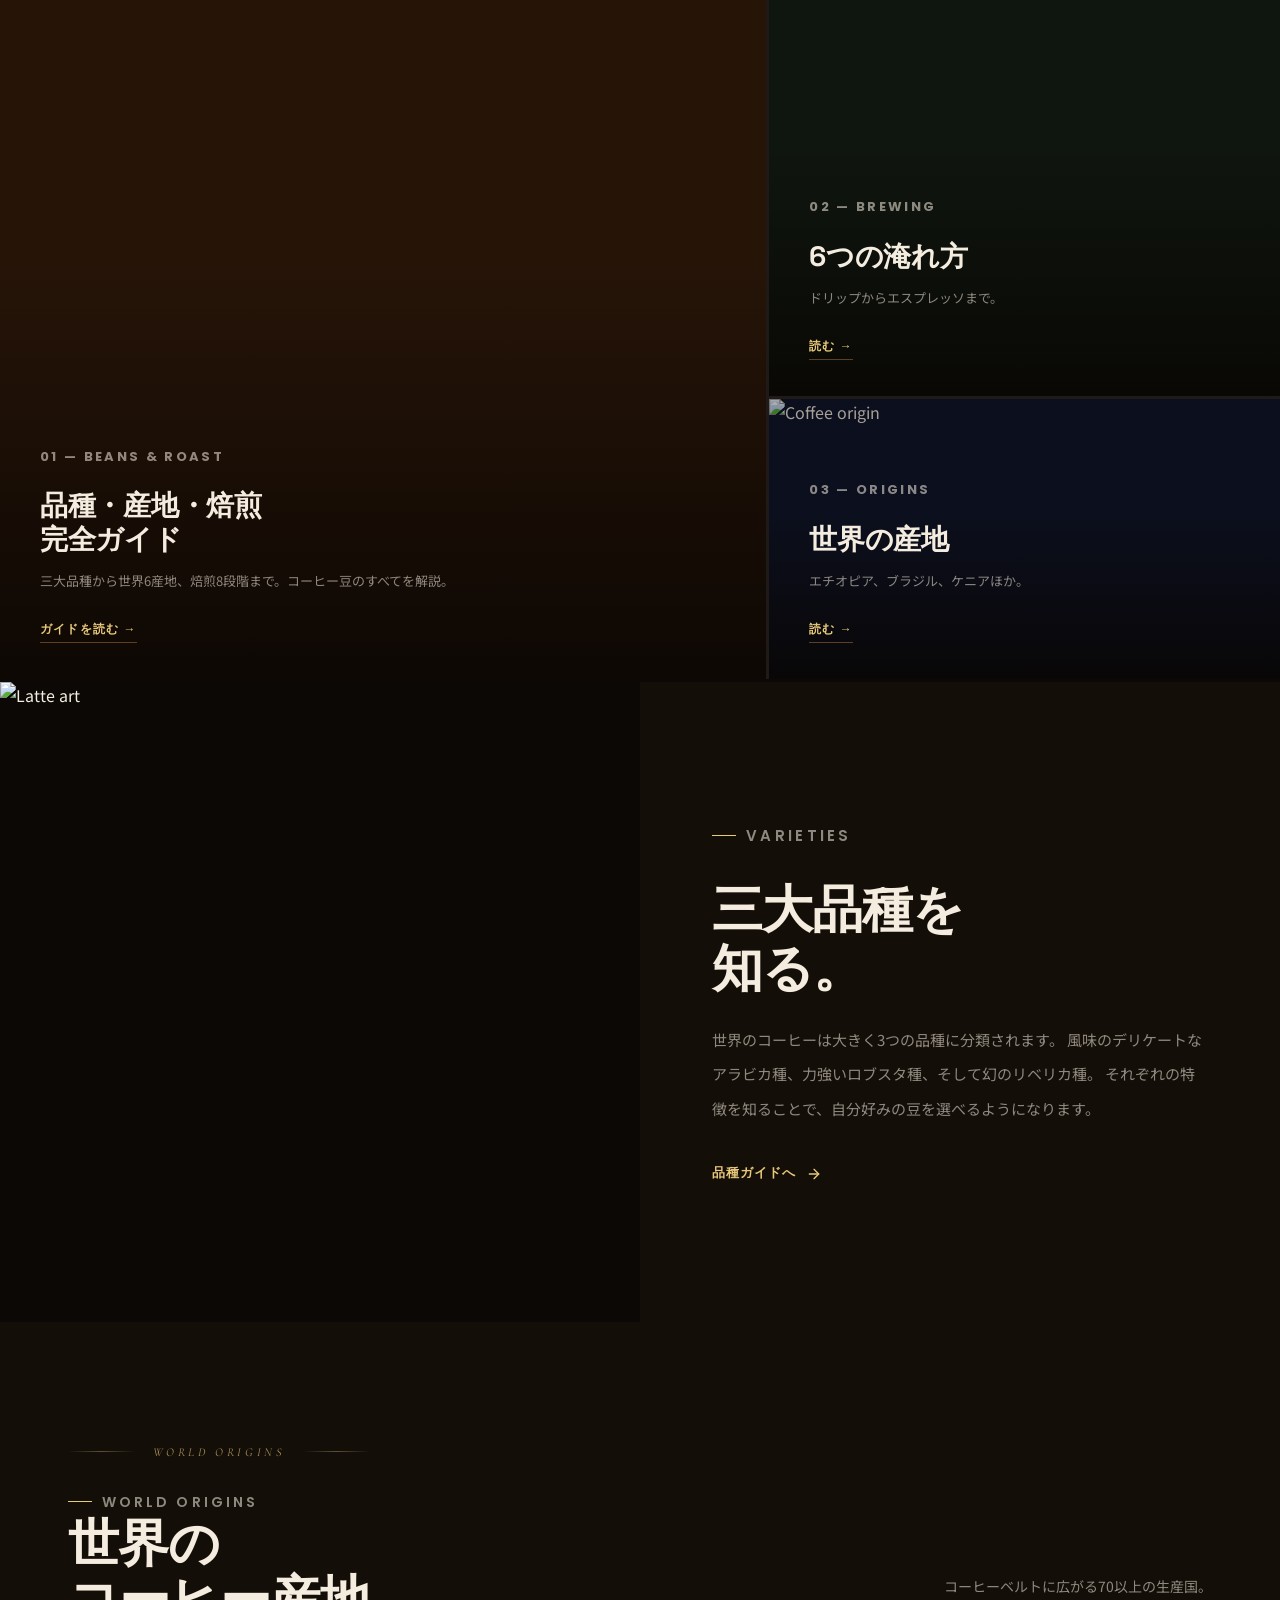
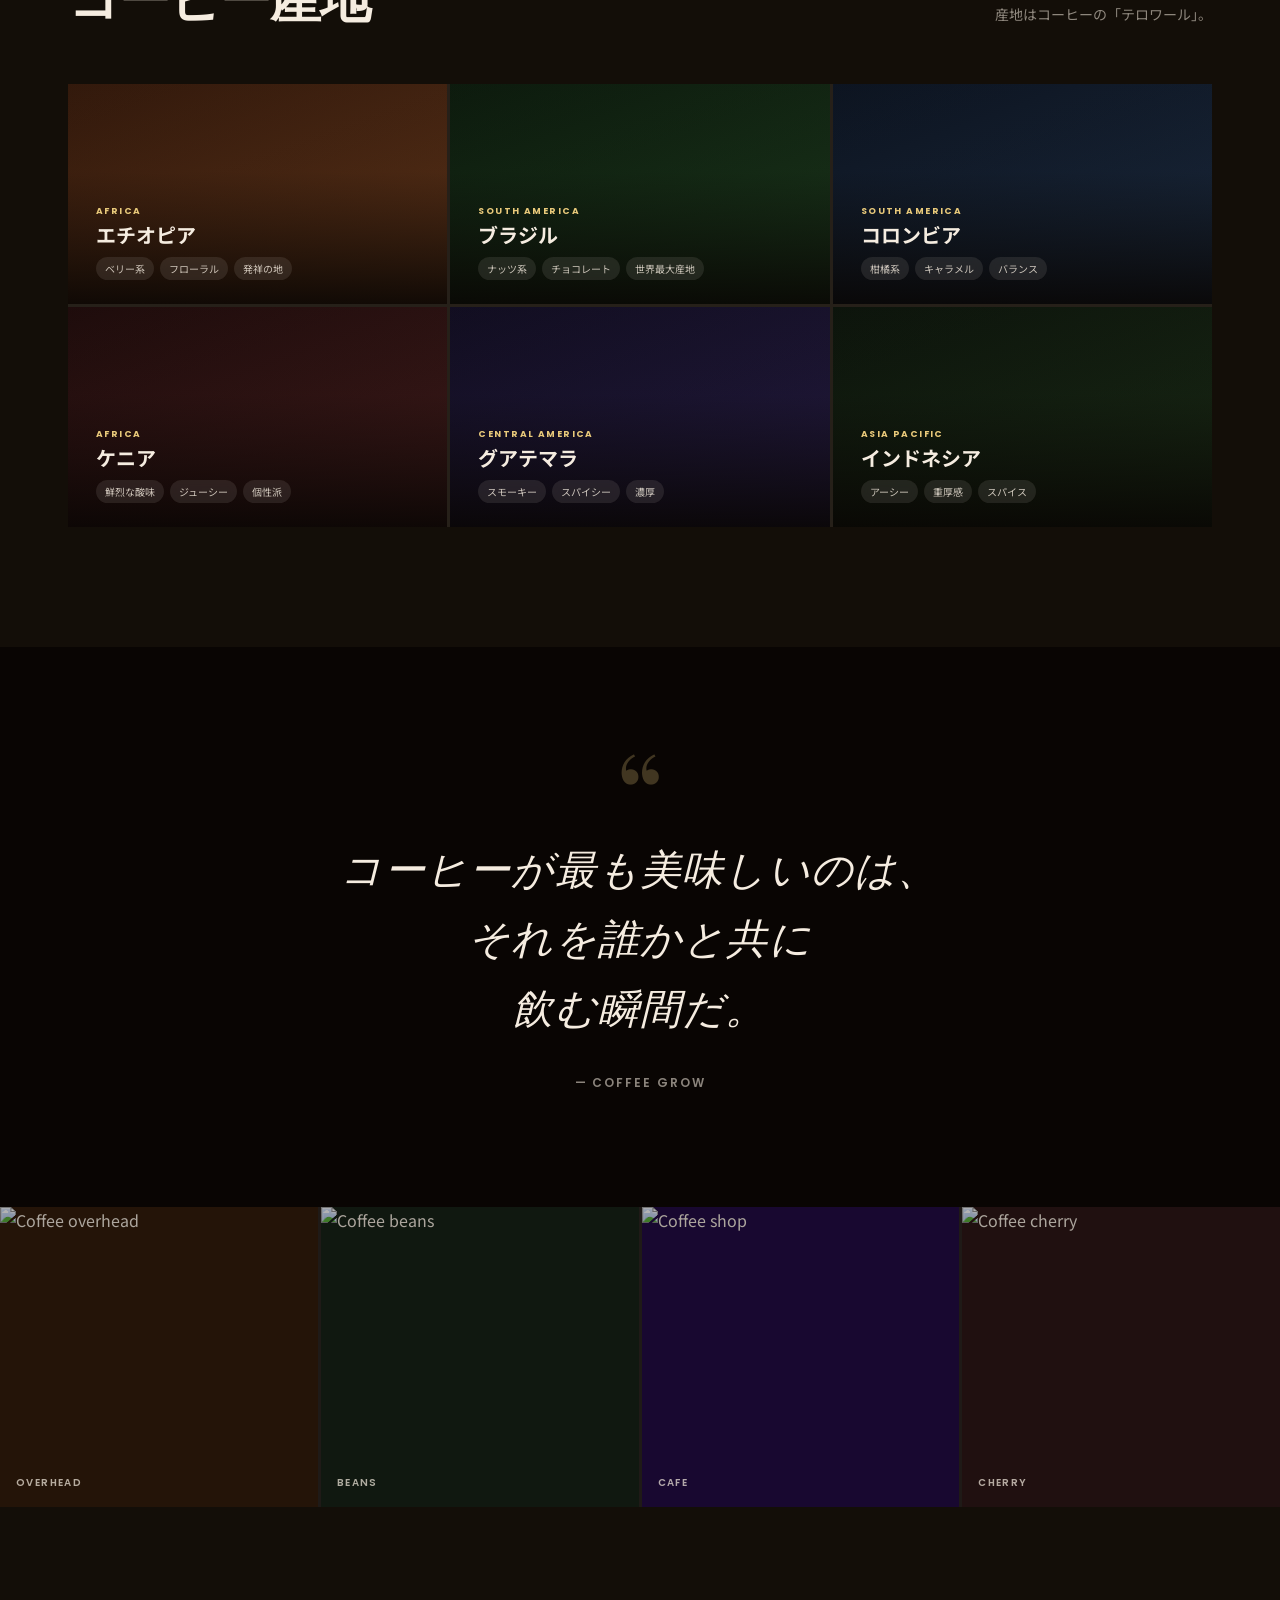
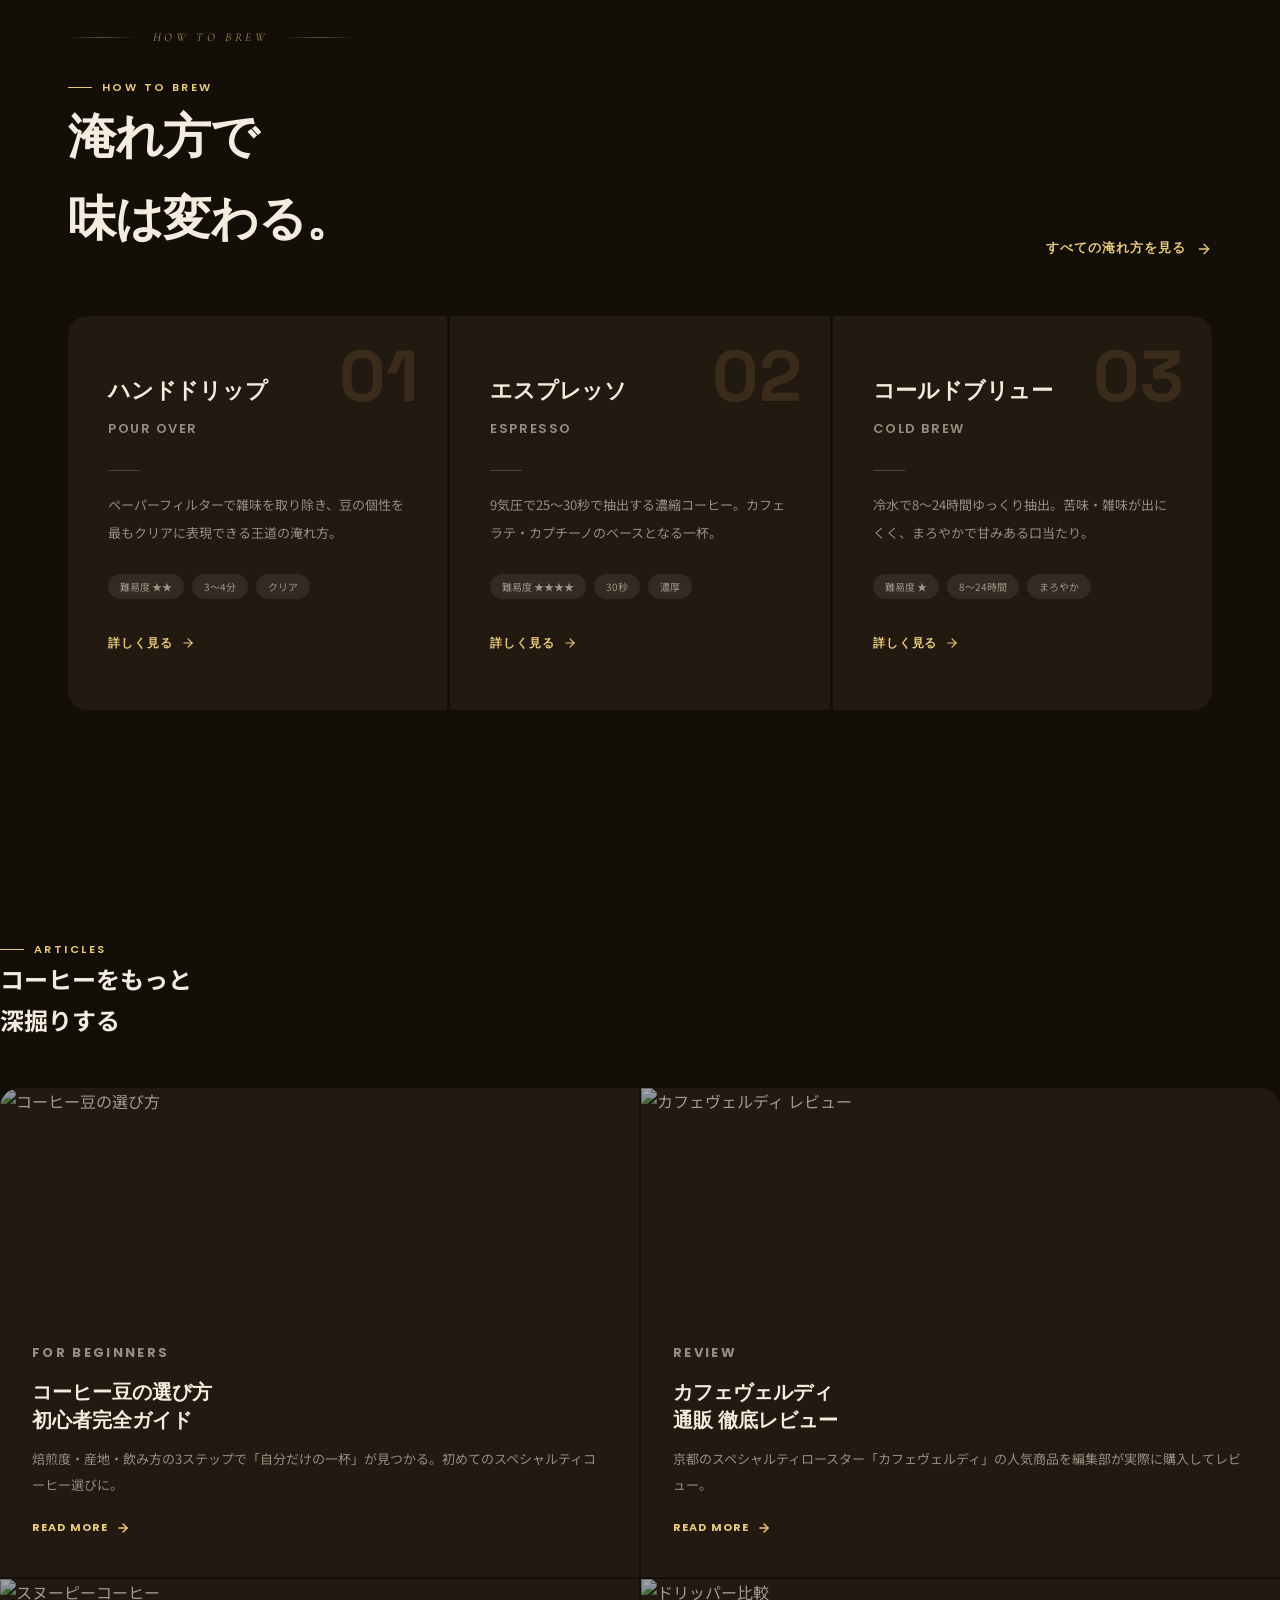
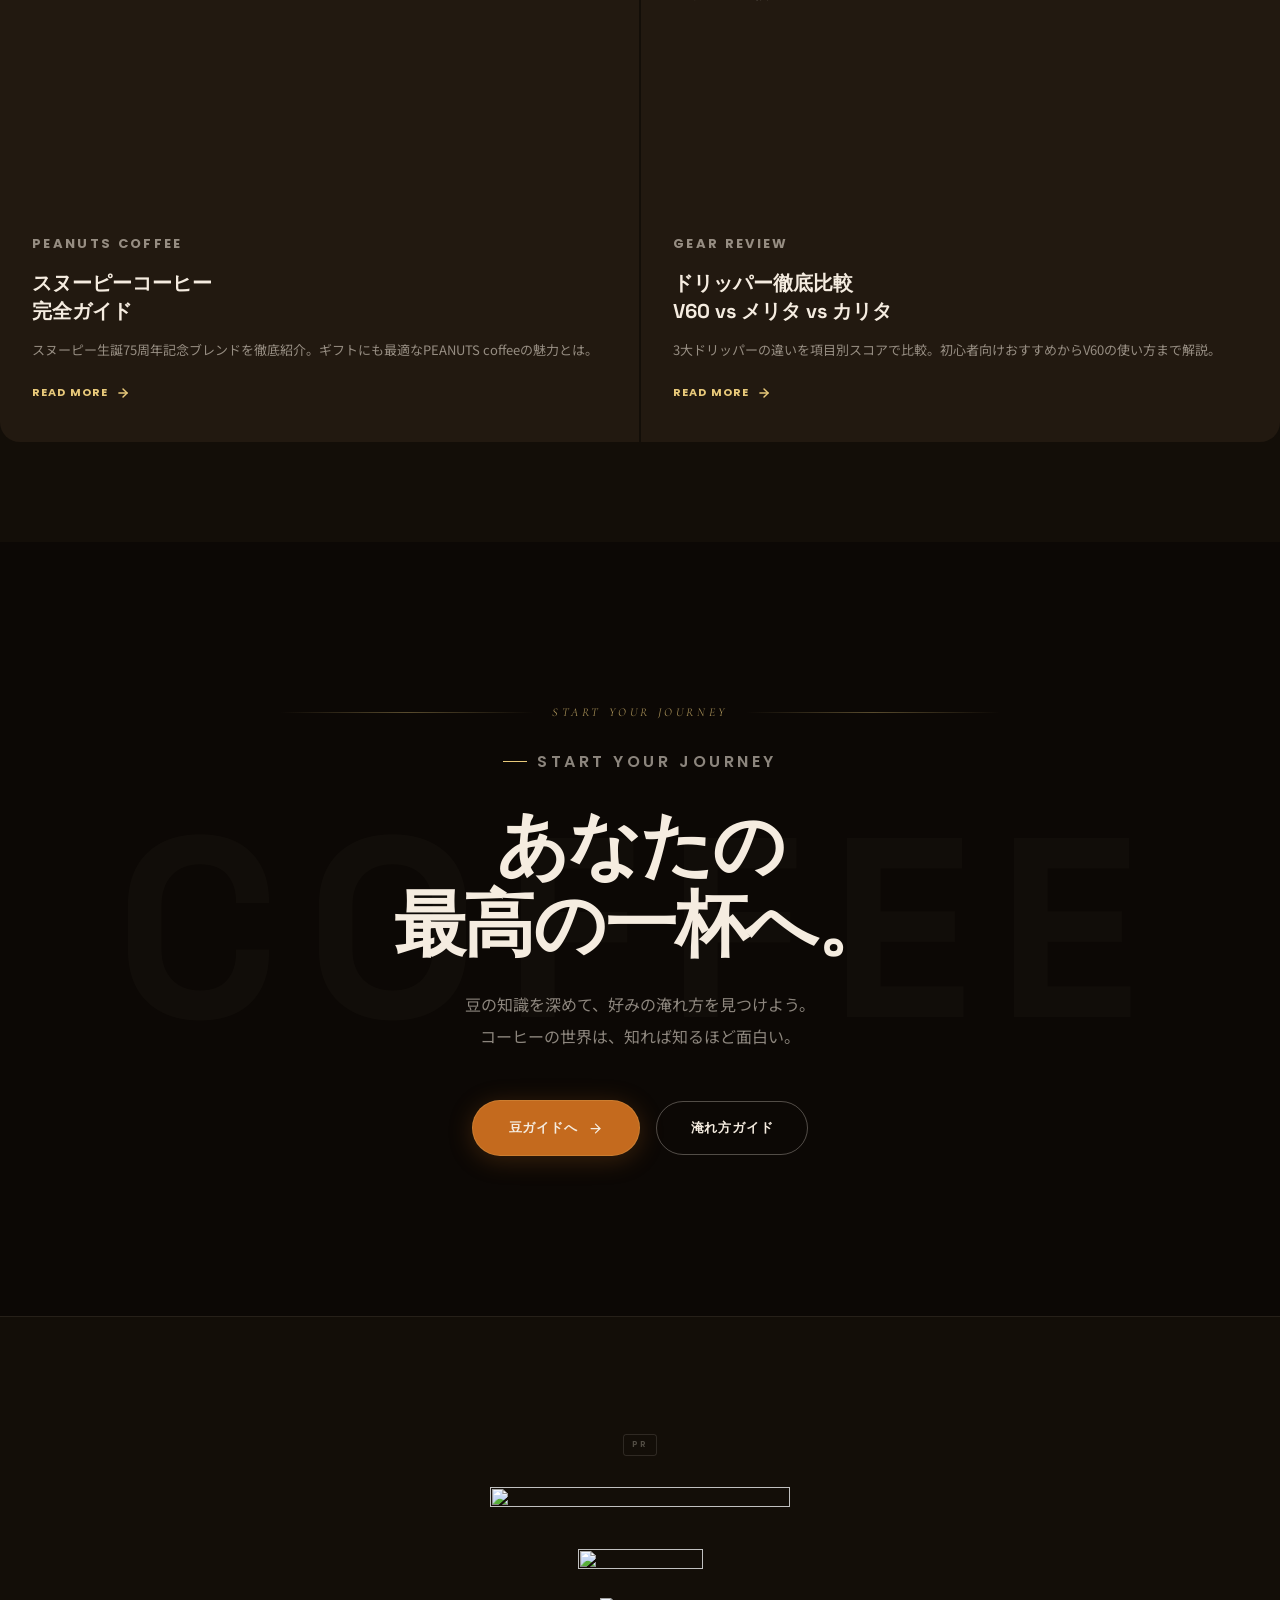
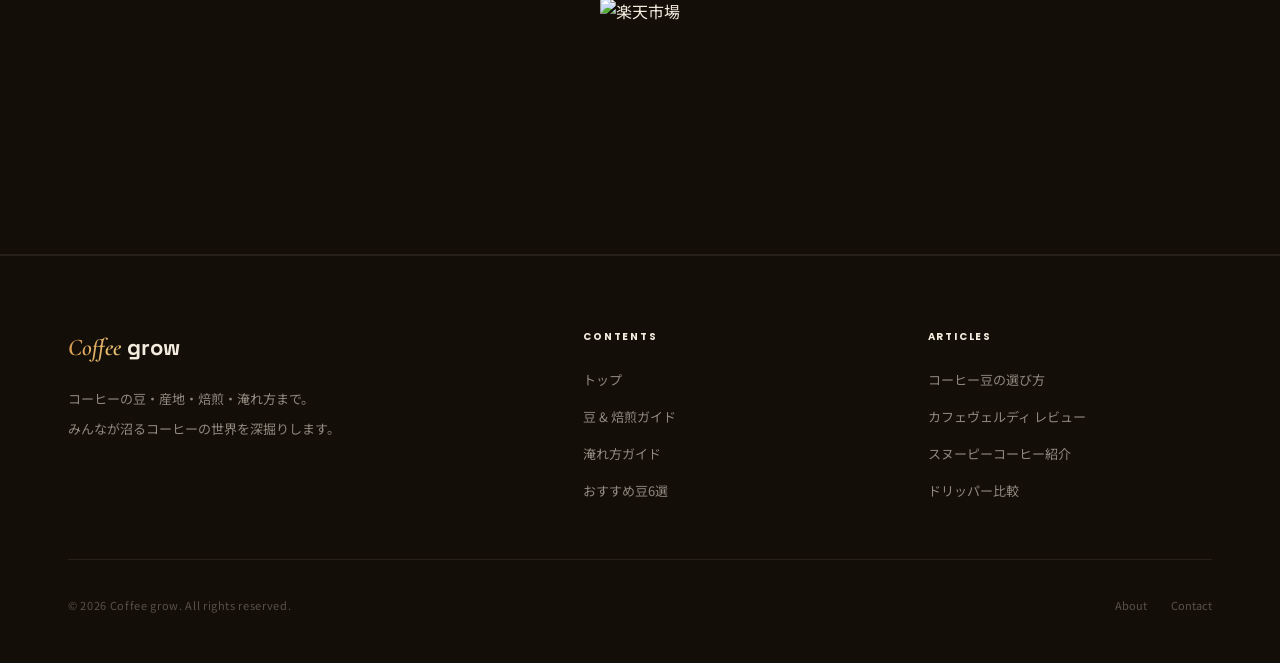
==== commit 8f8993b4: "feat: ブログ一覧ページ作成・全ページにBlogナビ追加 - blog.html 新規作成（カテゴリ絞り込み機能付きブログ一覧） - 記事ページ4件追加: choose-beans / cafe-" ====
--- a/index.html
+++ b/index.html
@@ -854,6 +854,7 @@
         <li><a href="beans.html">豆 &amp; 焙煎</a></li>
         <li><a href="brew.html">淹れ方</a></li>
         <li><a href="recommend-beans.html">おすすめ豆</a></li>
+        <li><a href="blog.html">Blog</a></li>
     </ul>
     <button class="hamburger" id="hamburger" aria-label="メニュー">
         <span></span><span></span><span></span>
@@ -864,6 +865,7 @@
     <a href="beans.html" onclick="closeNav()">豆 &amp; 焙煎</a>
     <a href="brew.html" onclick="closeNav()">淹れ方</a>
     <a href="recommend-beans.html" onclick="closeNav()">おすすめ豆</a>
+    <a href="blog.html" onclick="closeNav()">Blog</a>
 </nav>
 
 <!-- ══ HERO ════════════════════════════════════════ -->
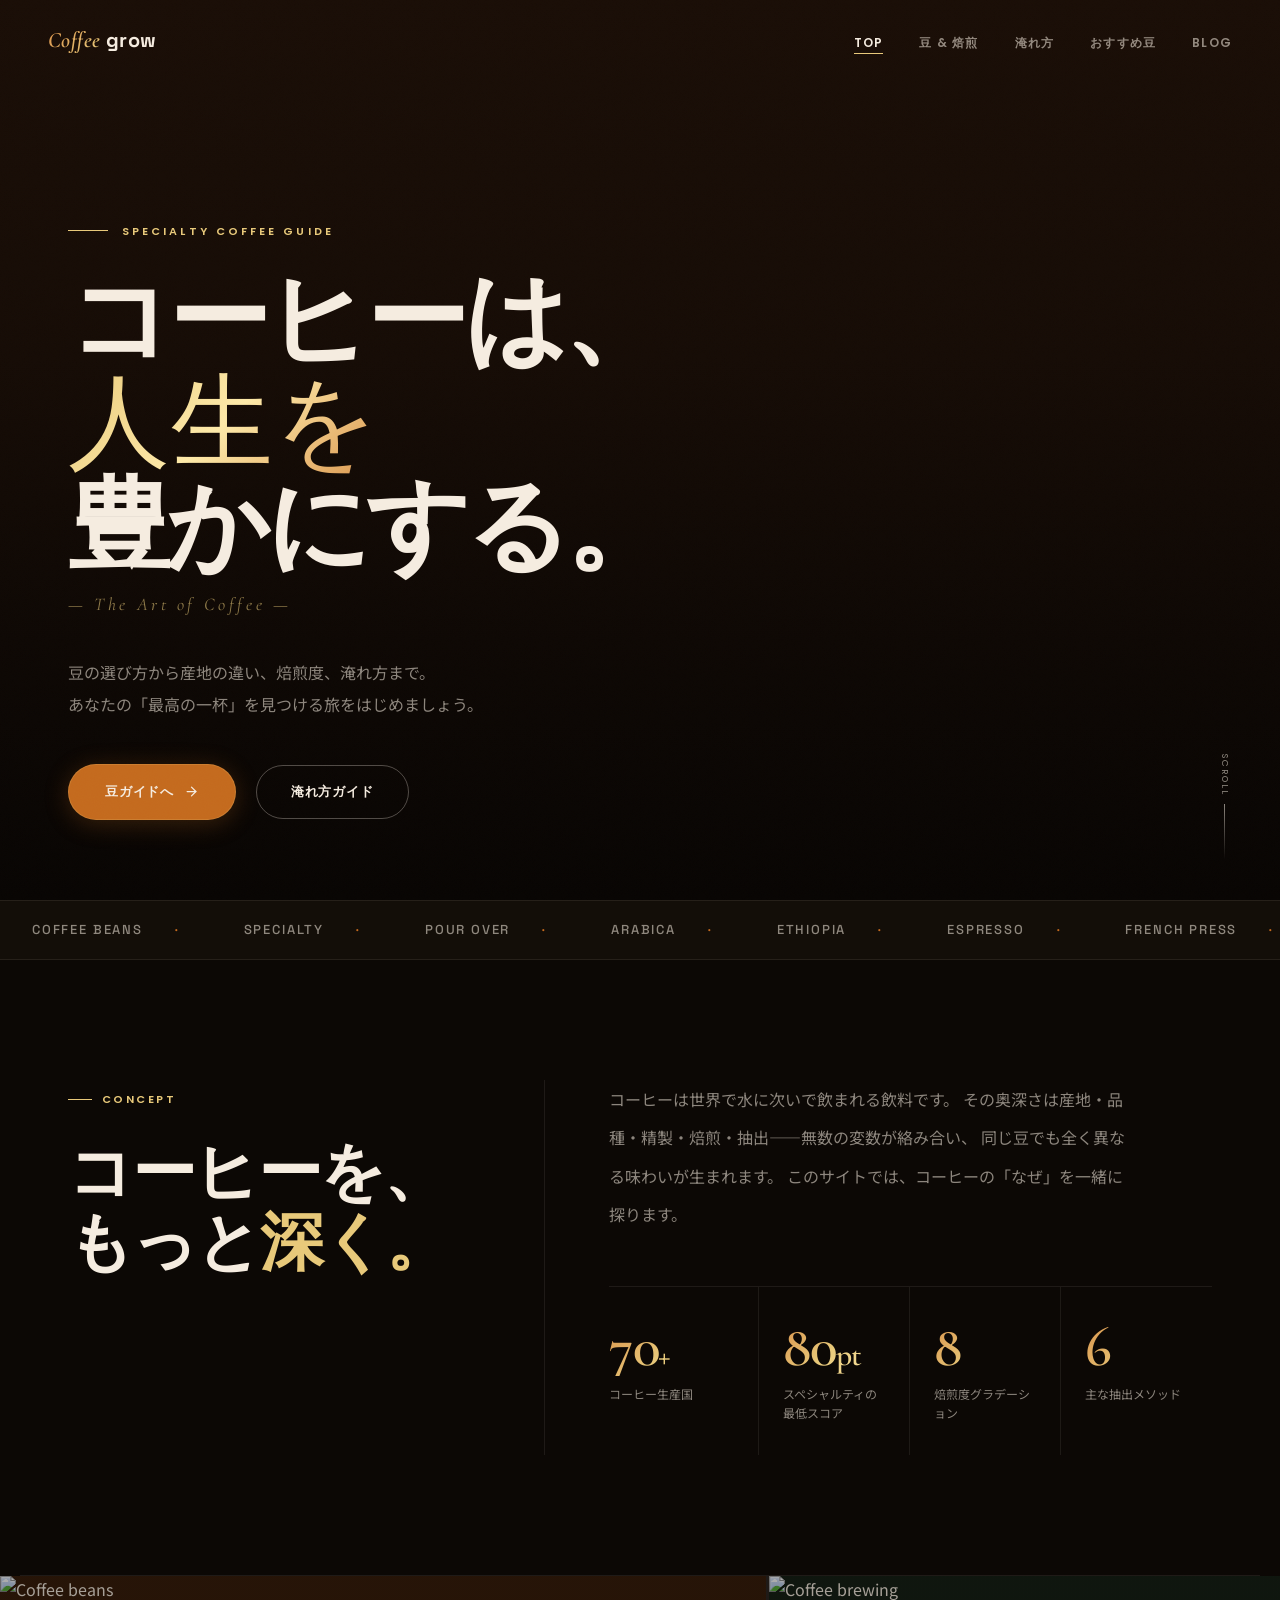
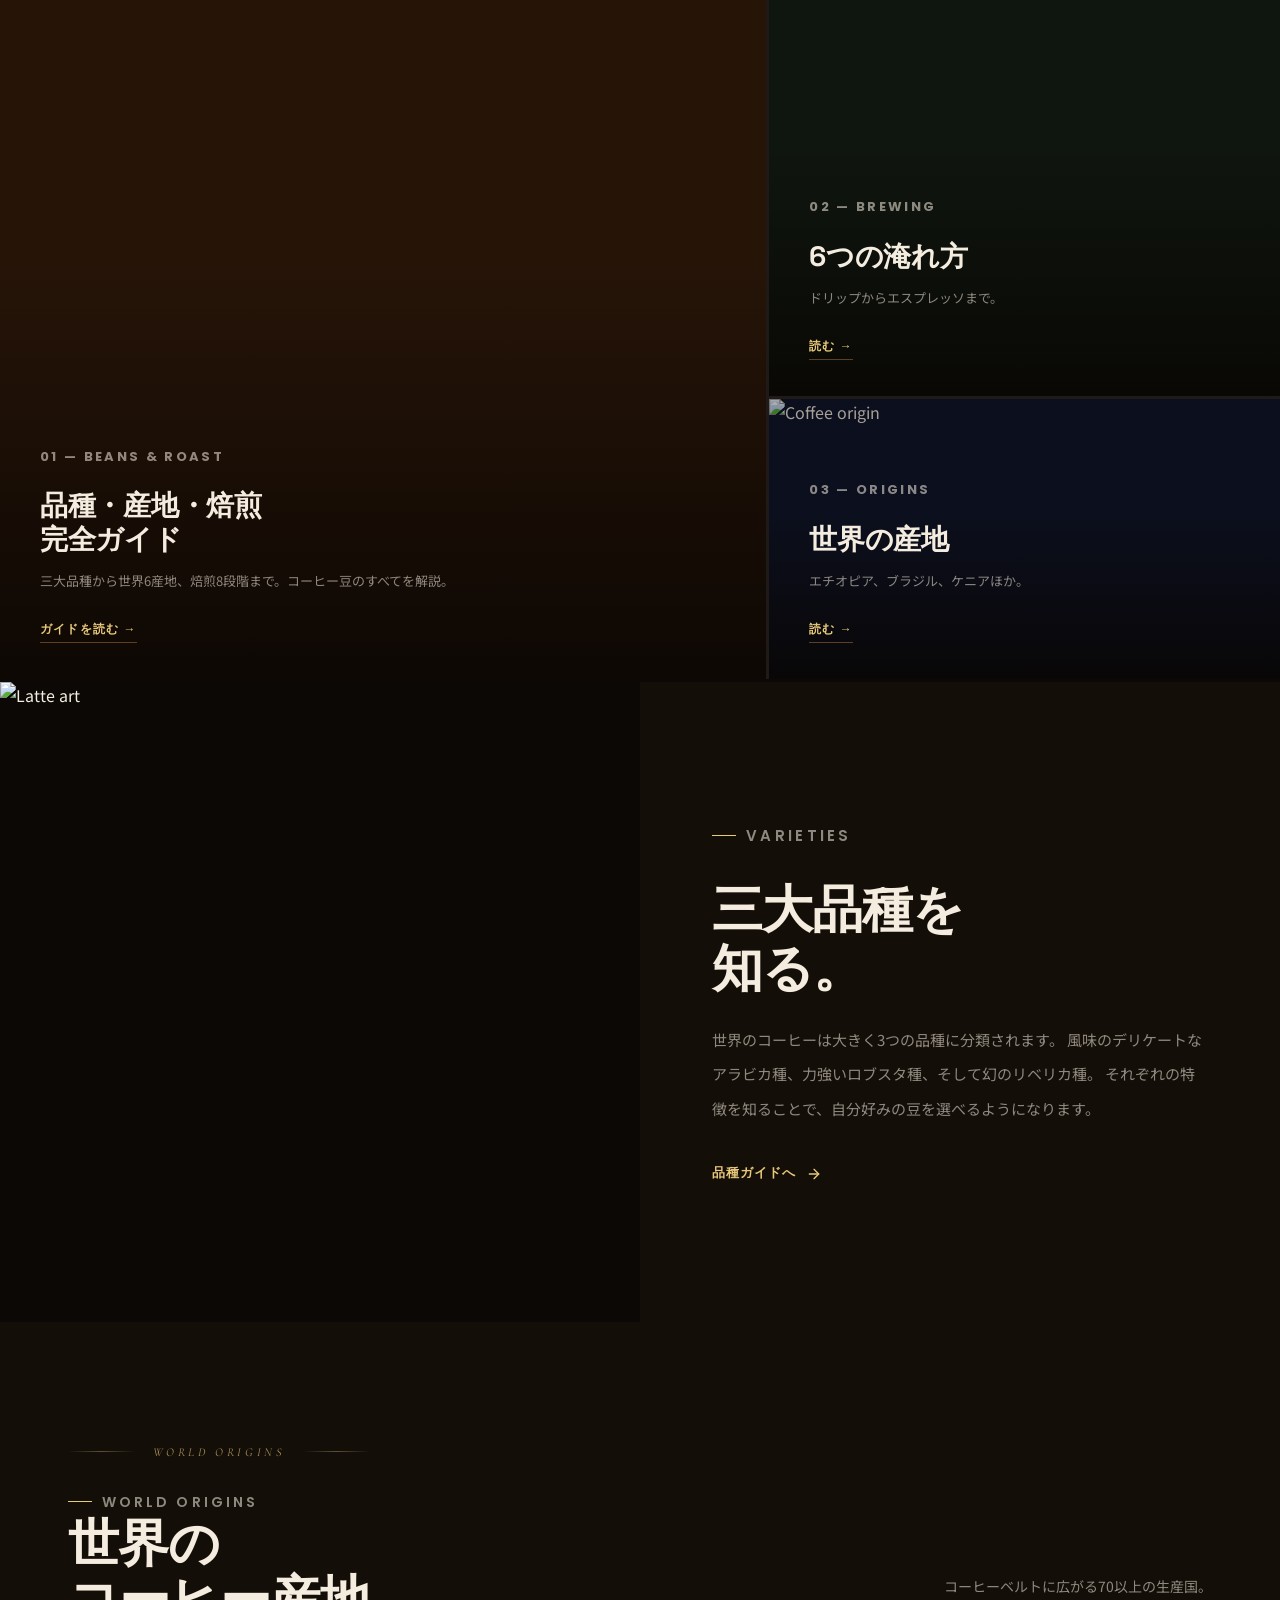
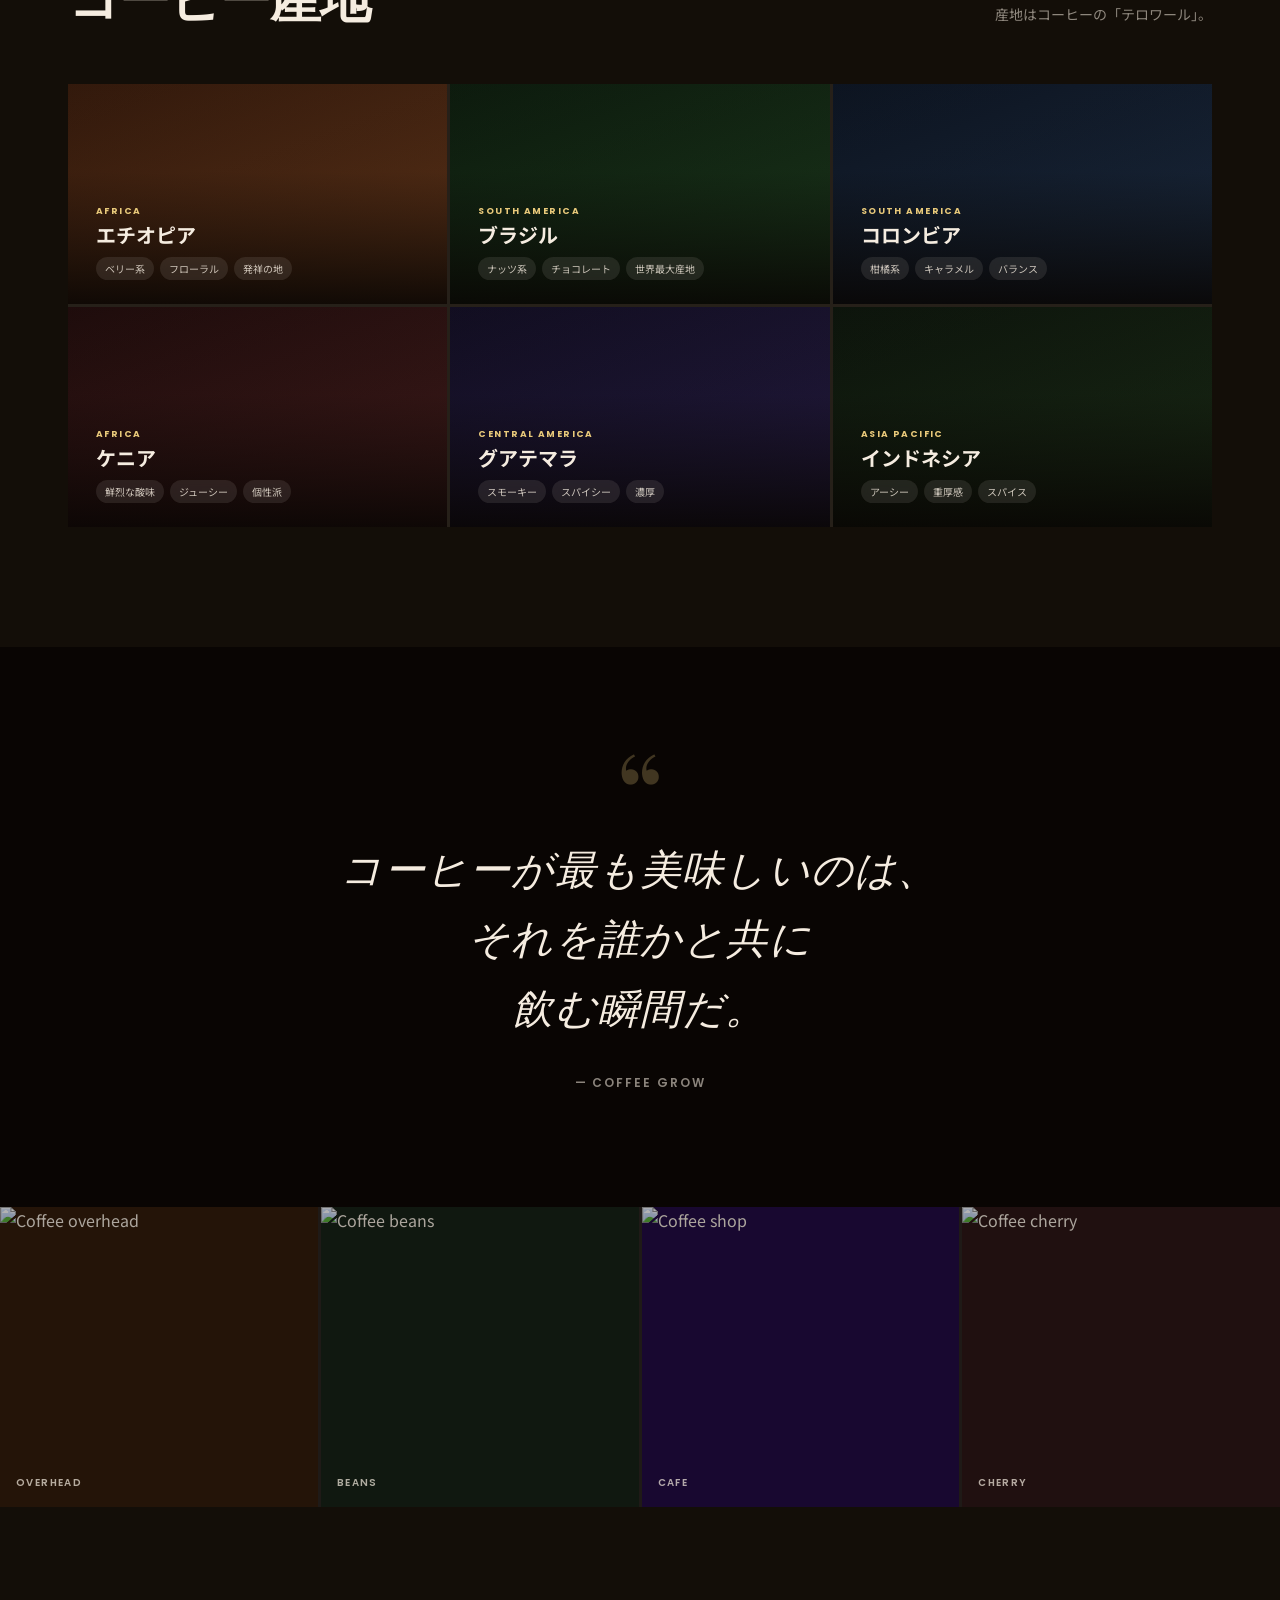
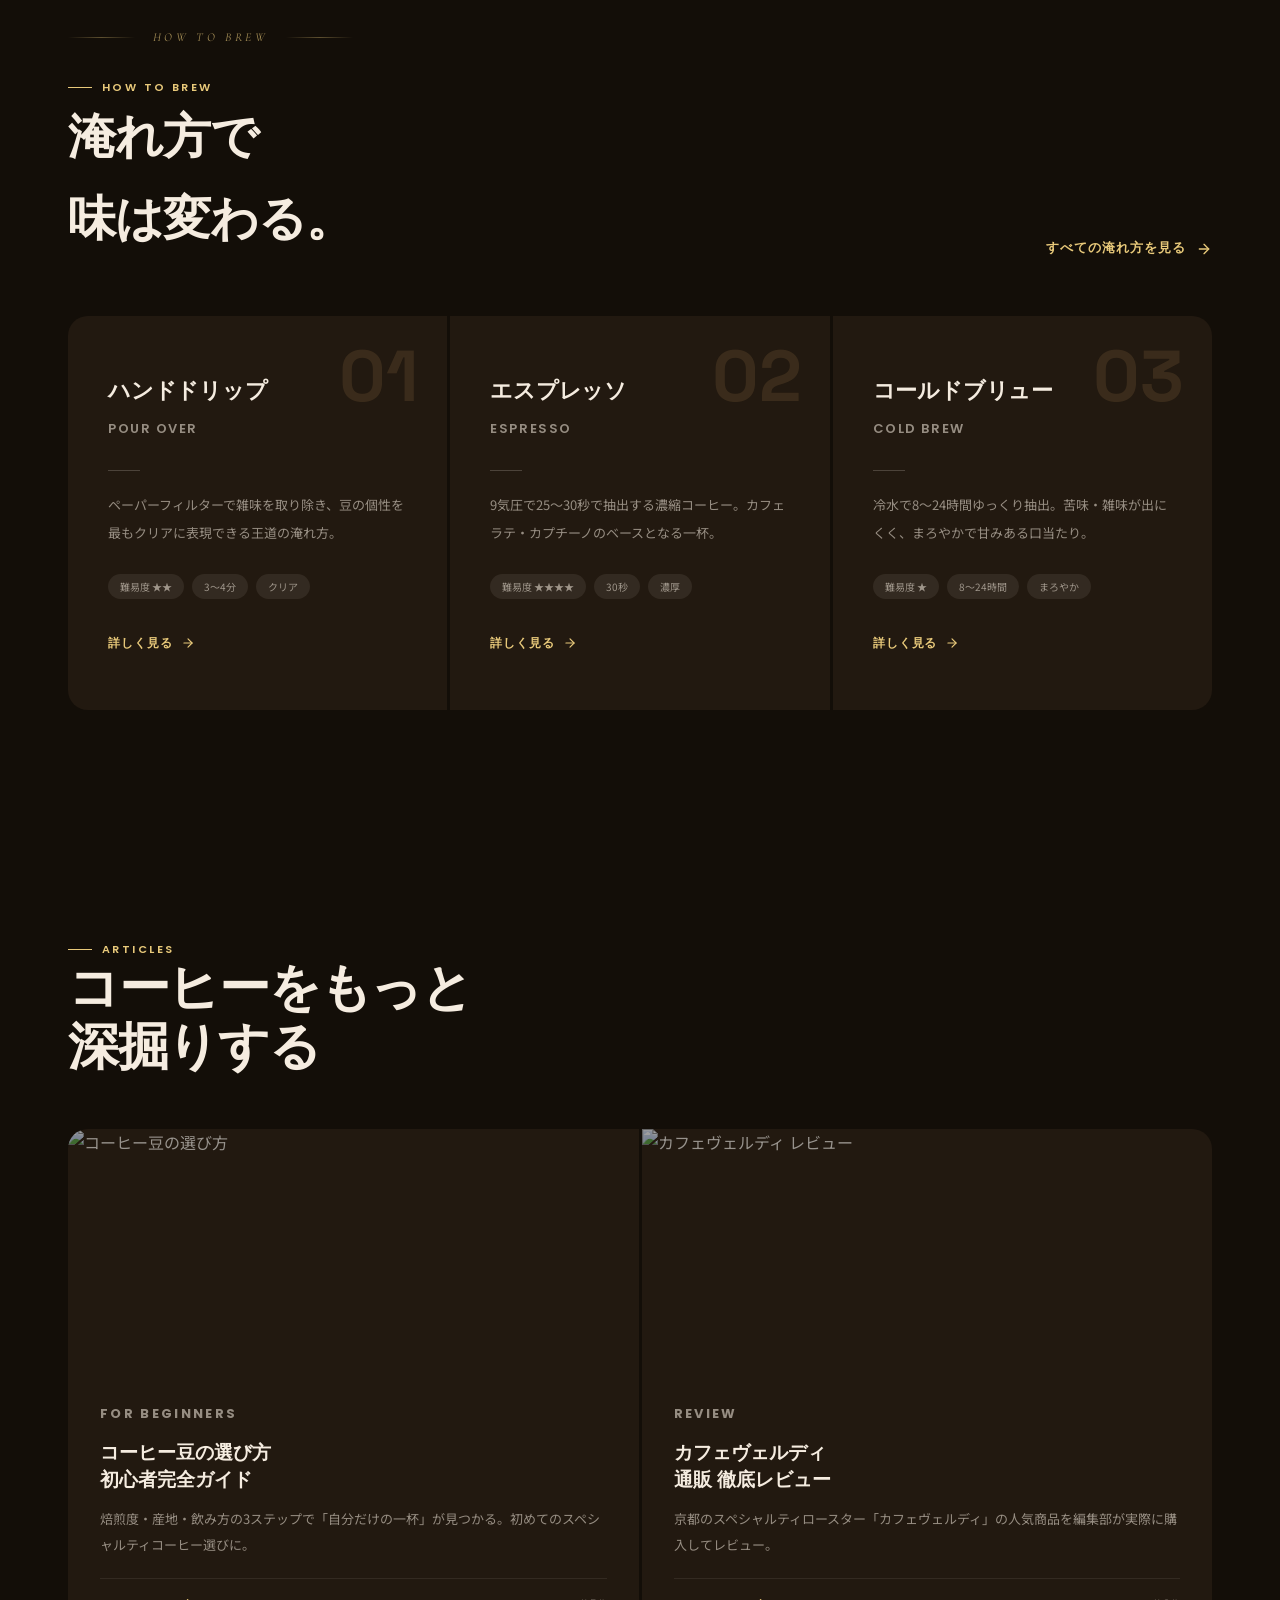
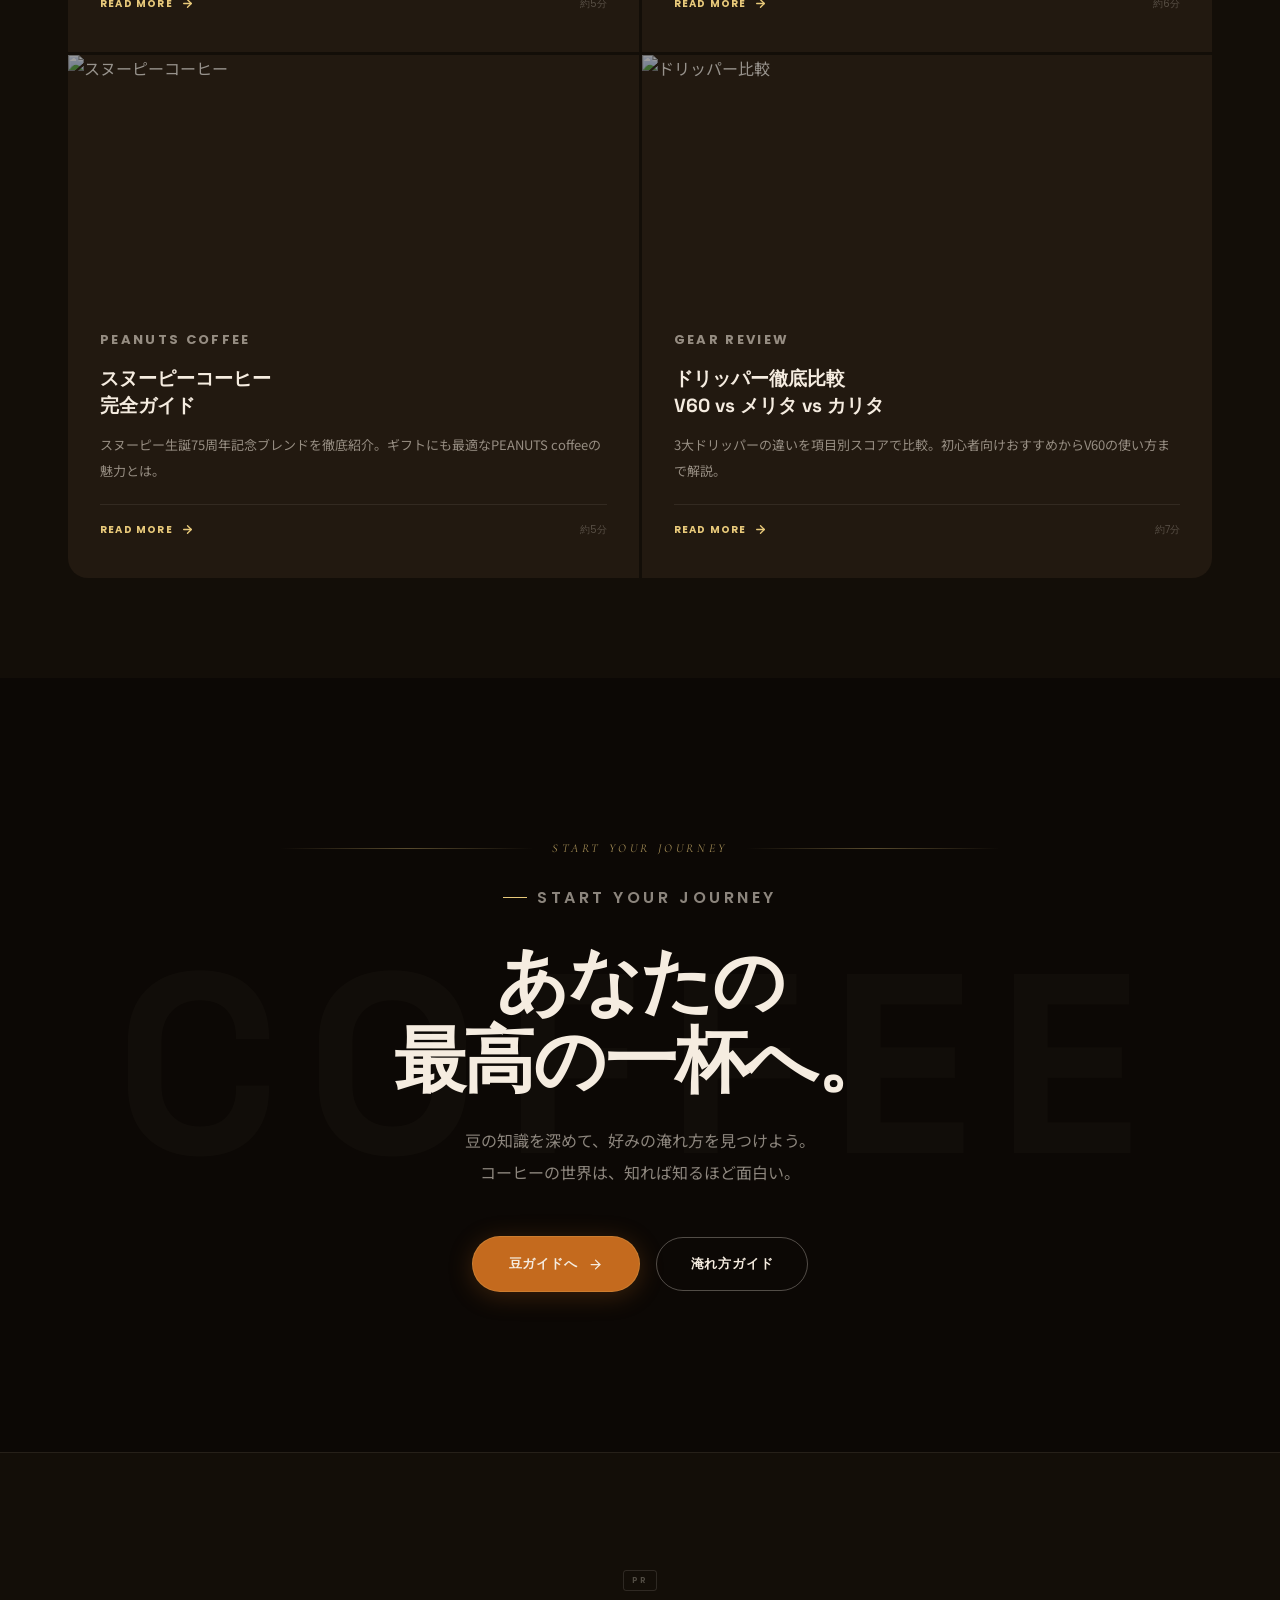
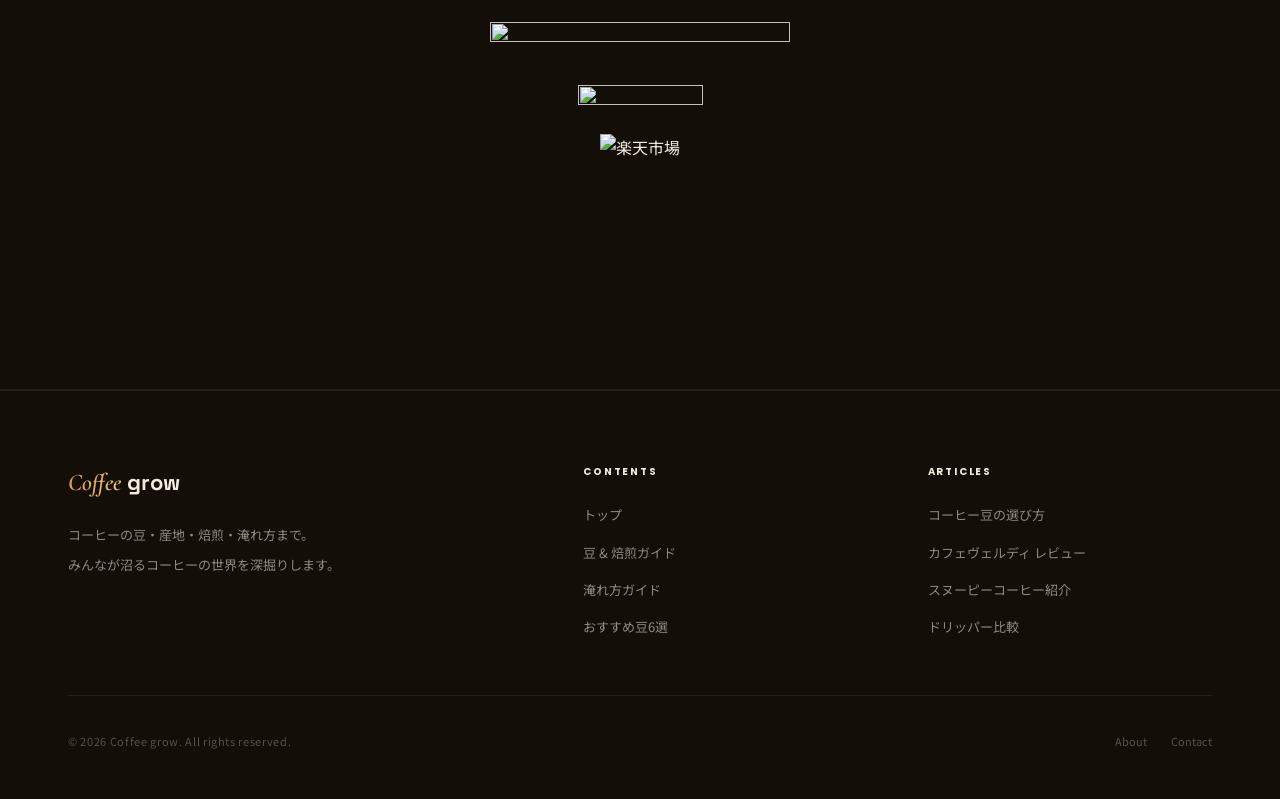
==== commit 36d2f3f1: "fix: モバイル文字かぶり修正・TOP/BLOGをすっきりリデザイン index.html: - .wrap クラスを CSS に追加（Articles セクションのパディング欠落を修正） - .s" ====
--- a/index.html
+++ b/index.html
@@ -825,23 +825,35 @@
         .hero h1{font-size:40px;}
     }
 
+    /* ══ WRAP UTILITY (Articles section + shared) ══ */
+    .wrap{max-width:1240px;margin:0 auto;padding:0 48px;}
+    .section-title{
+        font-family:'Space Grotesk',sans-serif;
+        font-size:clamp(28px,4vw,52px);font-weight:700;
+        line-height:1.15;letter-spacing:-.025em;margin-bottom:48px;
+    }
+
     /* ══ ARTICLE CARDS ══ */
     .articles-sec{padding:100px 0;background:var(--bg2);}
-    .articles-grid{display:grid;grid-template-columns:repeat(2,1fr);gap:2px;border-radius:20px;overflow:hidden;}
+    .articles-sec-head{margin-bottom:52px;}
+    .articles-grid{display:grid;grid-template-columns:repeat(2,1fr);gap:3px;border-radius:20px;overflow:hidden;}
     .article-card{position:relative;background:var(--card);overflow:hidden;display:flex;flex-direction:column;transition:transform var(--t) var(--ease);}
-    .article-card:hover{transform:translateY(-6px);z-index:2;}
-    .article-card-img{height:220px;overflow:hidden;position:relative;}
-    .article-card-img img{width:100%;height:100%;object-fit:cover;filter:brightness(.65) saturate(.8);transition:transform .8s var(--ease),filter .8s var(--ease);}
-    .article-card:hover .article-card-img img{transform:scale(1.06);filter:brightness(.8) saturate(.9);}
+    .article-card:hover{transform:translateY(-5px);z-index:2;box-shadow:0 20px 60px rgba(0,0,0,.5);}
+    .article-card-img{height:240px;overflow:hidden;position:relative;}
+    .article-card-img img{width:100%;height:100%;object-fit:cover;filter:brightness(.62) saturate(.8);transition:transform .8s var(--ease),filter .8s var(--ease);}
+    .article-card:hover .article-card-img img{transform:scale(1.05);filter:brightness(.78) saturate(.9);}
     .article-card-body{padding:32px 32px 40px;display:flex;flex-direction:column;flex:1;}
     .article-tag{font-family:'Poppins',sans-serif;font-size:9px;font-weight:700;letter-spacing:.18em;text-transform:uppercase;color:var(--gold2);margin-bottom:12px;}
-    .article-card h3{font-family:'Space Grotesk',sans-serif;font-size:20px;font-weight:700;color:var(--cream);line-height:1.4;margin-bottom:12px;}
-    .article-card p{font-size:13px;line-height:2;color:var(--muted);flex:1;}
-    .article-card-arrow{display:inline-flex;align-items:center;gap:8px;font-family:'Poppins',sans-serif;font-size:11px;font-weight:700;letter-spacing:.1em;text-transform:uppercase;color:var(--gold2);margin-top:20px;transition:gap .3s;}
-    .article-card:hover .article-card-arrow{gap:14px;}
-    .article-card-arrow svg{width:14px;height:14px;}
-    @media(max-width:960px){.articles-sec{padding:72px 0;}.articles-grid{grid-template-columns:1fr;}}
-    @media(max-width:600px){.articles-sec{padding:56px 0;}.article-card-img{height:180px;}}
+    .article-card h3{font-family:'Space Grotesk',sans-serif;font-size:19px;font-weight:700;color:var(--cream);line-height:1.45;margin-bottom:12px;}
+    .article-card p{font-size:13px;line-height:2;color:var(--muted);flex:1;overflow-wrap:break-word;}
+    .article-card-footer{display:flex;align-items:center;justify-content:space-between;margin-top:20px;padding-top:16px;border-top:1px solid var(--border);}
+    .article-card-arrow{display:inline-flex;align-items:center;gap:8px;font-family:'Poppins',sans-serif;font-size:10px;font-weight:700;letter-spacing:.12em;text-transform:uppercase;color:var(--gold2);transition:gap .3s;}
+    .article-card:hover .article-card-arrow{gap:13px;}
+    .article-card-arrow svg{width:13px;height:13px;}
+    .article-card-min{font-family:'Poppins',sans-serif;font-size:10px;color:rgba(245,236,224,.25);}
+    @media(max-width:1024px){.wrap{padding:0 32px;}.articles-grid{grid-template-columns:repeat(2,1fr);}.articles-sec{padding:80px 0;}}
+    @media(max-width:680px){.articles-grid{grid-template-columns:1fr;}.article-card-img{height:200px;}.articles-sec{padding:64px 0;}}
+    @media(max-width:480px){.wrap{padding:0 18px;}.article-card-body{padding:24px 24px 32px;}.article-card-img{height:180px;}}
     </style>
 </head>
 <body>
@@ -1195,9 +1207,11 @@
 <!-- ══ ARTICLES ══════════════════════════════════════ -->
 <section class="articles-sec">
     <div class="wrap">
-        <p class="label-tag sr" style="justify-content:flex-start;">Articles</p>
-        <h2 class="section-title sr">コーヒーをもっと<br>深掘りする</h2>
-        <div class="articles-grid" style="margin-top:48px;">
+        <div class="articles-sec-head">
+            <p class="label-tag sr">Articles</p>
+            <h2 class="section-title sr">コーヒーをもっと<br>深掘りする</h2>
+        </div>
+        <div class="articles-grid">
             <a href="choose-beans.html" class="article-card sr d1">
                 <div class="article-card-img">
                     <img src="https://images.unsplash.com/photo-1611854779393-1b2da9d400fe?auto=format&fit=crop&w=800&q=75" alt="コーヒー豆の選び方" loading="lazy">
@@ -1206,7 +1220,10 @@
                     <p class="article-tag">For Beginners</p>
                     <h3>コーヒー豆の選び方<br>初心者完全ガイド</h3>
                     <p>焙煎度・産地・飲み方の3ステップで「自分だけの一杯」が見つかる。初めてのスペシャルティコーヒー選びに。</p>
-                    <span class="article-card-arrow">Read more <svg viewBox="0 0 24 24" fill="none" stroke="currentColor" stroke-width="2.5" stroke-linecap="round" stroke-linejoin="round"><line x1="5" y1="12" x2="19" y2="12"/><polyline points="12 5 19 12 12 19"/></svg></span>
+                    <div class="article-card-footer">
+                        <span class="article-card-arrow">Read more <svg viewBox="0 0 24 24" fill="none" stroke="currentColor" stroke-width="2.5" stroke-linecap="round" stroke-linejoin="round"><line x1="5" y1="12" x2="19" y2="12"/><polyline points="12 5 19 12 12 19"/></svg></span>
+                        <span class="article-card-min">約5分</span>
+                    </div>
                 </div>
             </a>
             <a href="cafe-verdi.html" class="article-card sr d2">
@@ -1217,7 +1234,10 @@
                     <p class="article-tag">Review</p>
                     <h3>カフェヴェルディ<br>通販 徹底レビュー</h3>
                     <p>京都のスペシャルティロースター「カフェヴェルディ」の人気商品を編集部が実際に購入してレビュー。</p>
-                    <span class="article-card-arrow">Read more <svg viewBox="0 0 24 24" fill="none" stroke="currentColor" stroke-width="2.5" stroke-linecap="round" stroke-linejoin="round"><line x1="5" y1="12" x2="19" y2="12"/><polyline points="12 5 19 12 12 19"/></svg></span>
+                    <div class="article-card-footer">
+                        <span class="article-card-arrow">Read more <svg viewBox="0 0 24 24" fill="none" stroke="currentColor" stroke-width="2.5" stroke-linecap="round" stroke-linejoin="round"><line x1="5" y1="12" x2="19" y2="12"/><polyline points="12 5 19 12 12 19"/></svg></span>
+                        <span class="article-card-min">約6分</span>
+                    </div>
                 </div>
             </a>
             <a href="snoopy-coffee.html" class="article-card sr d3">
@@ -1228,7 +1248,10 @@
                     <p class="article-tag">PEANUTS Coffee</p>
                     <h3>スヌーピーコーヒー<br>完全ガイド</h3>
                     <p>スヌーピー生誕75周年記念ブレンドを徹底紹介。ギフトにも最適なPEANUTS coffeeの魅力とは。</p>
-                    <span class="article-card-arrow">Read more <svg viewBox="0 0 24 24" fill="none" stroke="currentColor" stroke-width="2.5" stroke-linecap="round" stroke-linejoin="round"><line x1="5" y1="12" x2="19" y2="12"/><polyline points="12 5 19 12 12 19"/></svg></span>
+                    <div class="article-card-footer">
+                        <span class="article-card-arrow">Read more <svg viewBox="0 0 24 24" fill="none" stroke="currentColor" stroke-width="2.5" stroke-linecap="round" stroke-linejoin="round"><line x1="5" y1="12" x2="19" y2="12"/><polyline points="12 5 19 12 12 19"/></svg></span>
+                        <span class="article-card-min">約5分</span>
+                    </div>
                 </div>
             </a>
             <a href="dripper.html" class="article-card sr d4">
@@ -1239,7 +1262,10 @@
                     <p class="article-tag">Gear Review</p>
                     <h3>ドリッパー徹底比較<br>V60 vs メリタ vs カリタ</h3>
                     <p>3大ドリッパーの違いを項目別スコアで比較。初心者向けおすすめからV60の使い方まで解説。</p>
-                    <span class="article-card-arrow">Read more <svg viewBox="0 0 24 24" fill="none" stroke="currentColor" stroke-width="2.5" stroke-linecap="round" stroke-linejoin="round"><line x1="5" y1="12" x2="19" y2="12"/><polyline points="12 5 19 12 12 19"/></svg></span>
+                    <div class="article-card-footer">
+                        <span class="article-card-arrow">Read more <svg viewBox="0 0 24 24" fill="none" stroke="currentColor" stroke-width="2.5" stroke-linecap="round" stroke-linejoin="round"><line x1="5" y1="12" x2="19" y2="12"/><polyline points="12 5 19 12 12 19"/></svg></span>
+                        <span class="article-card-min">約7分</span>
+                    </div>
                 </div>
             </a>
         </div>
